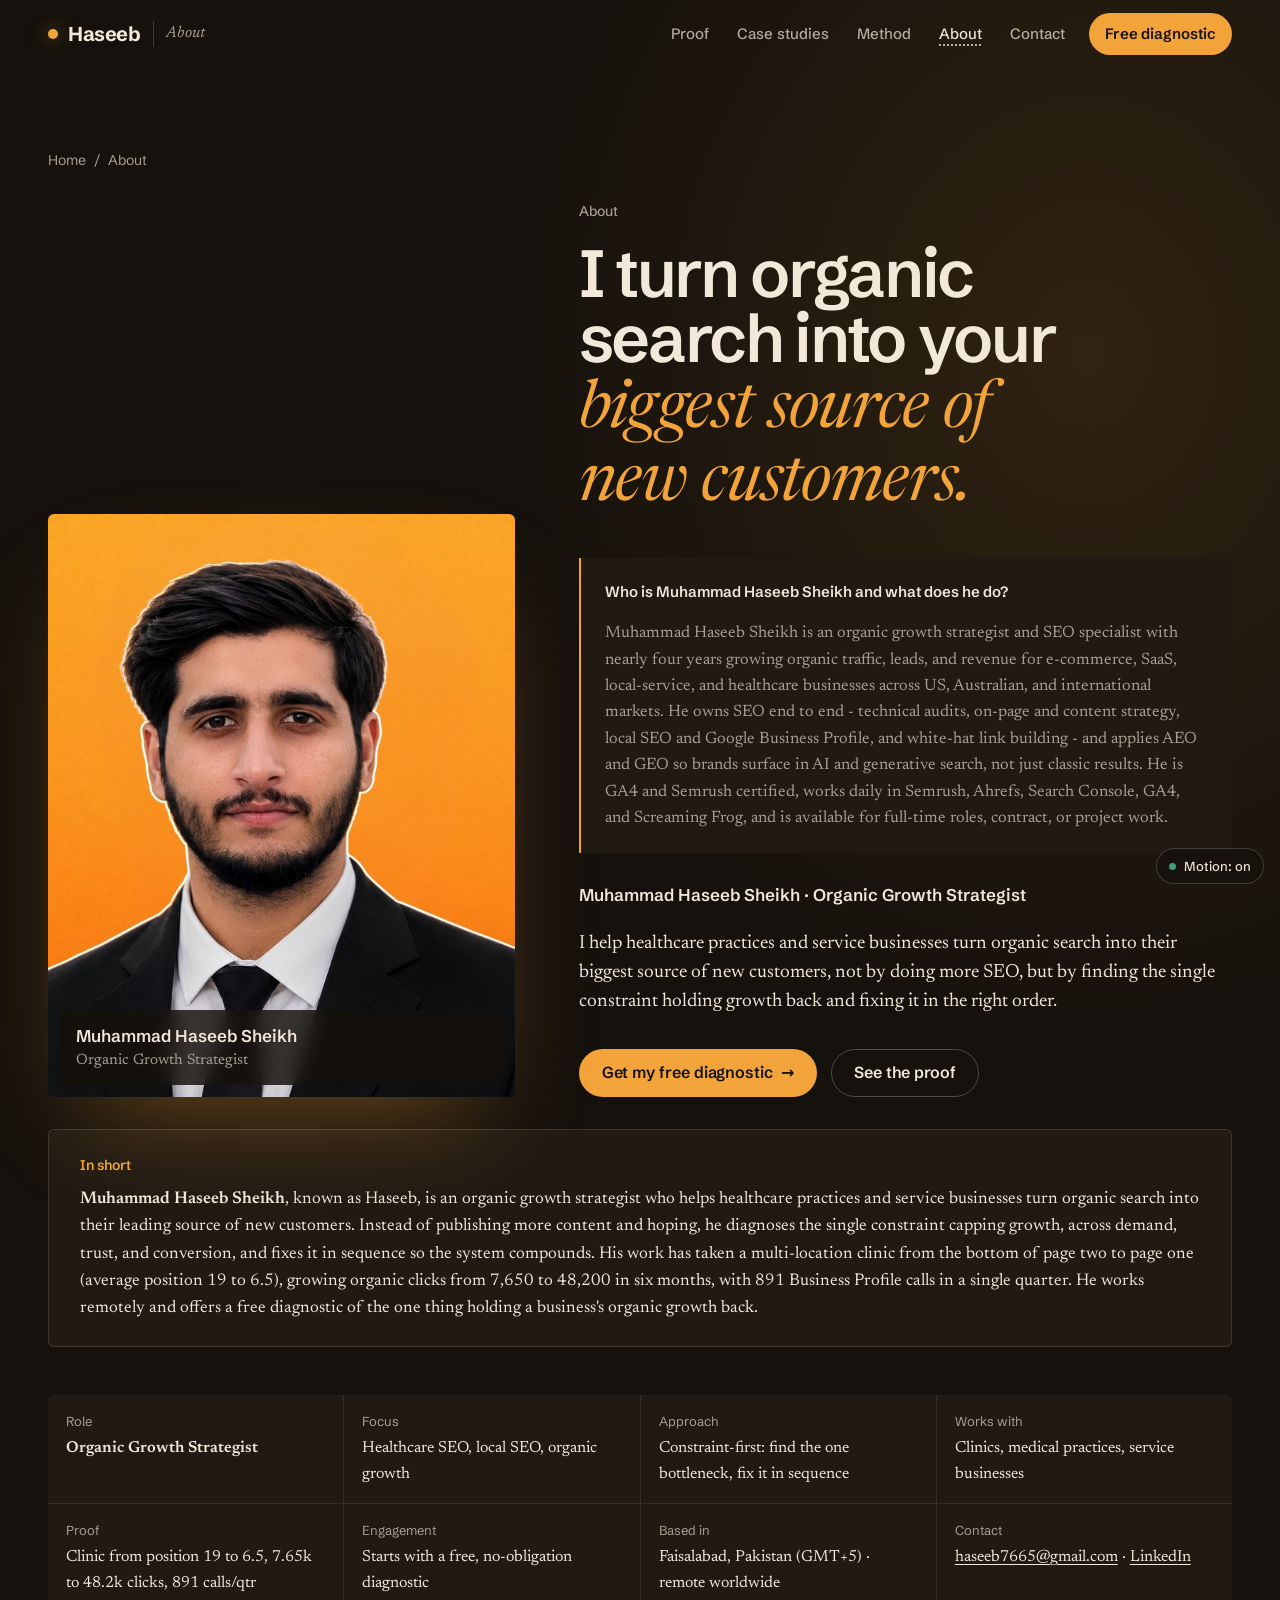
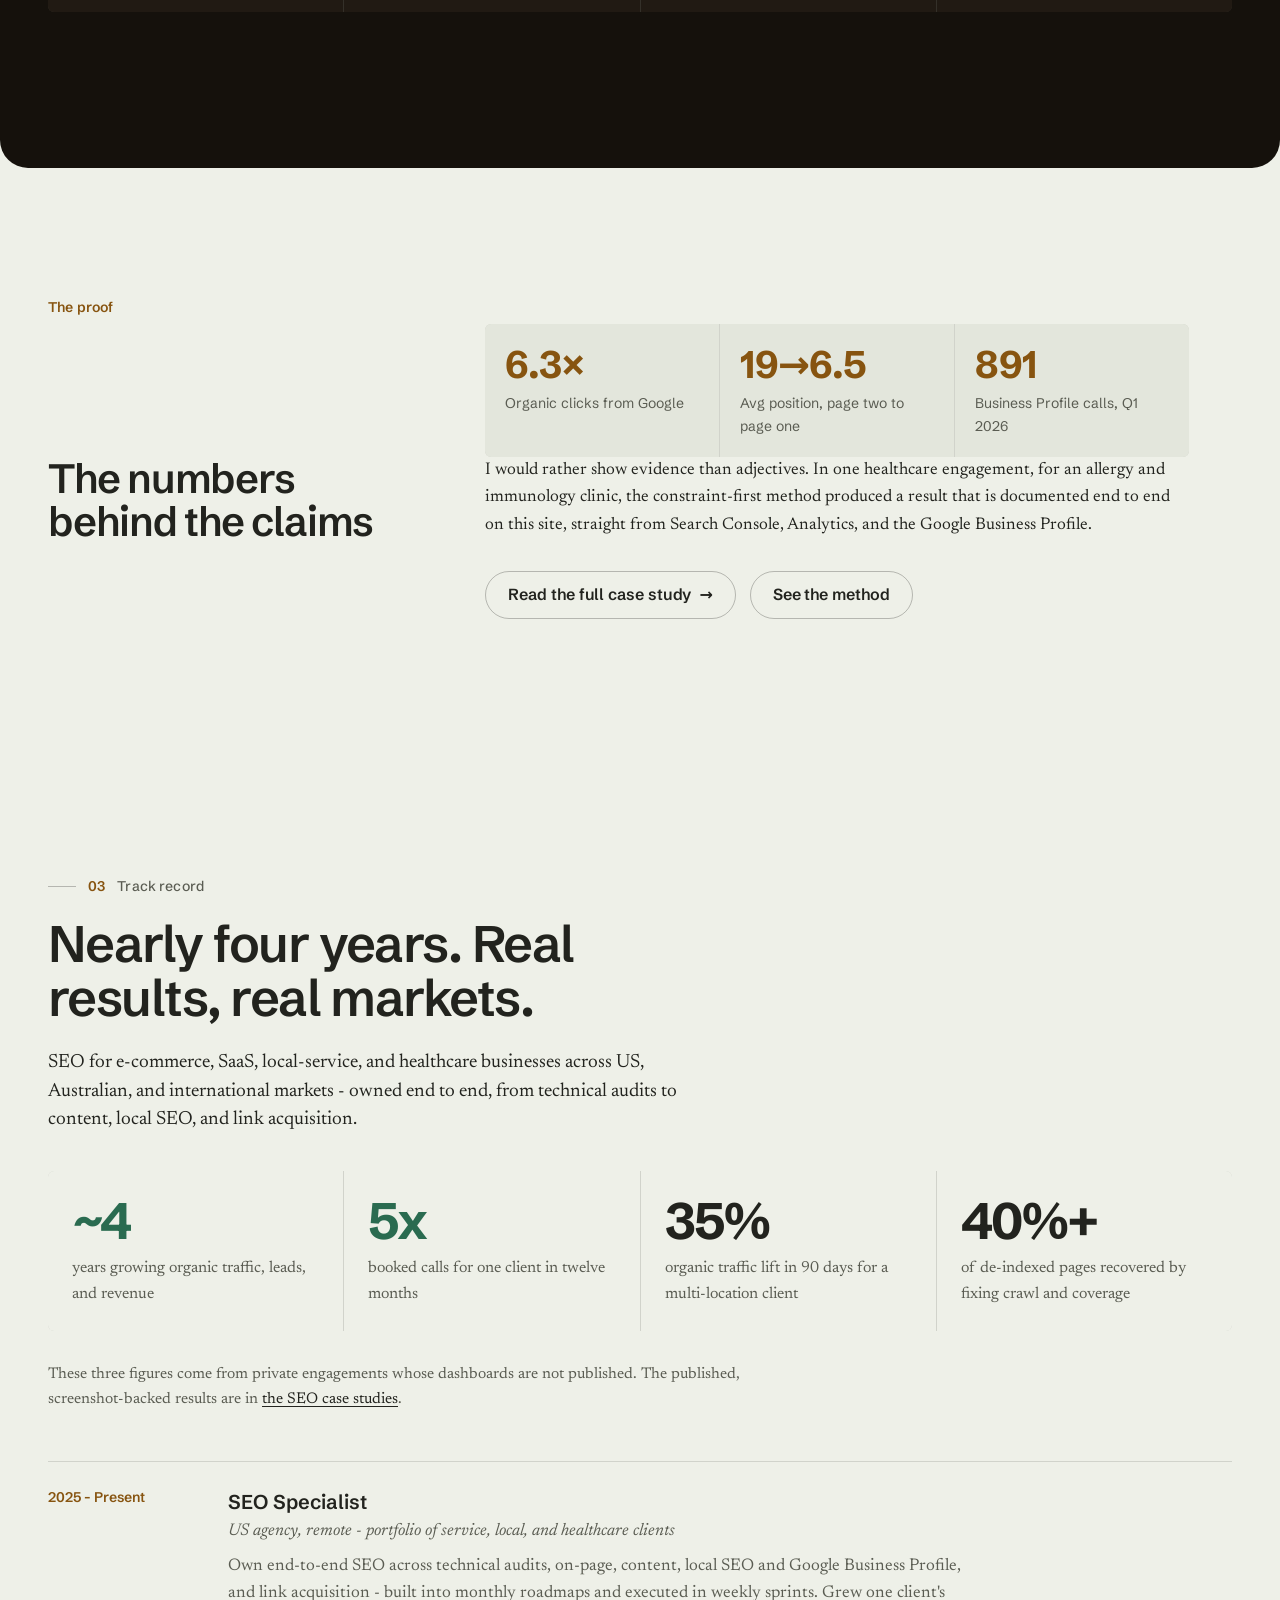
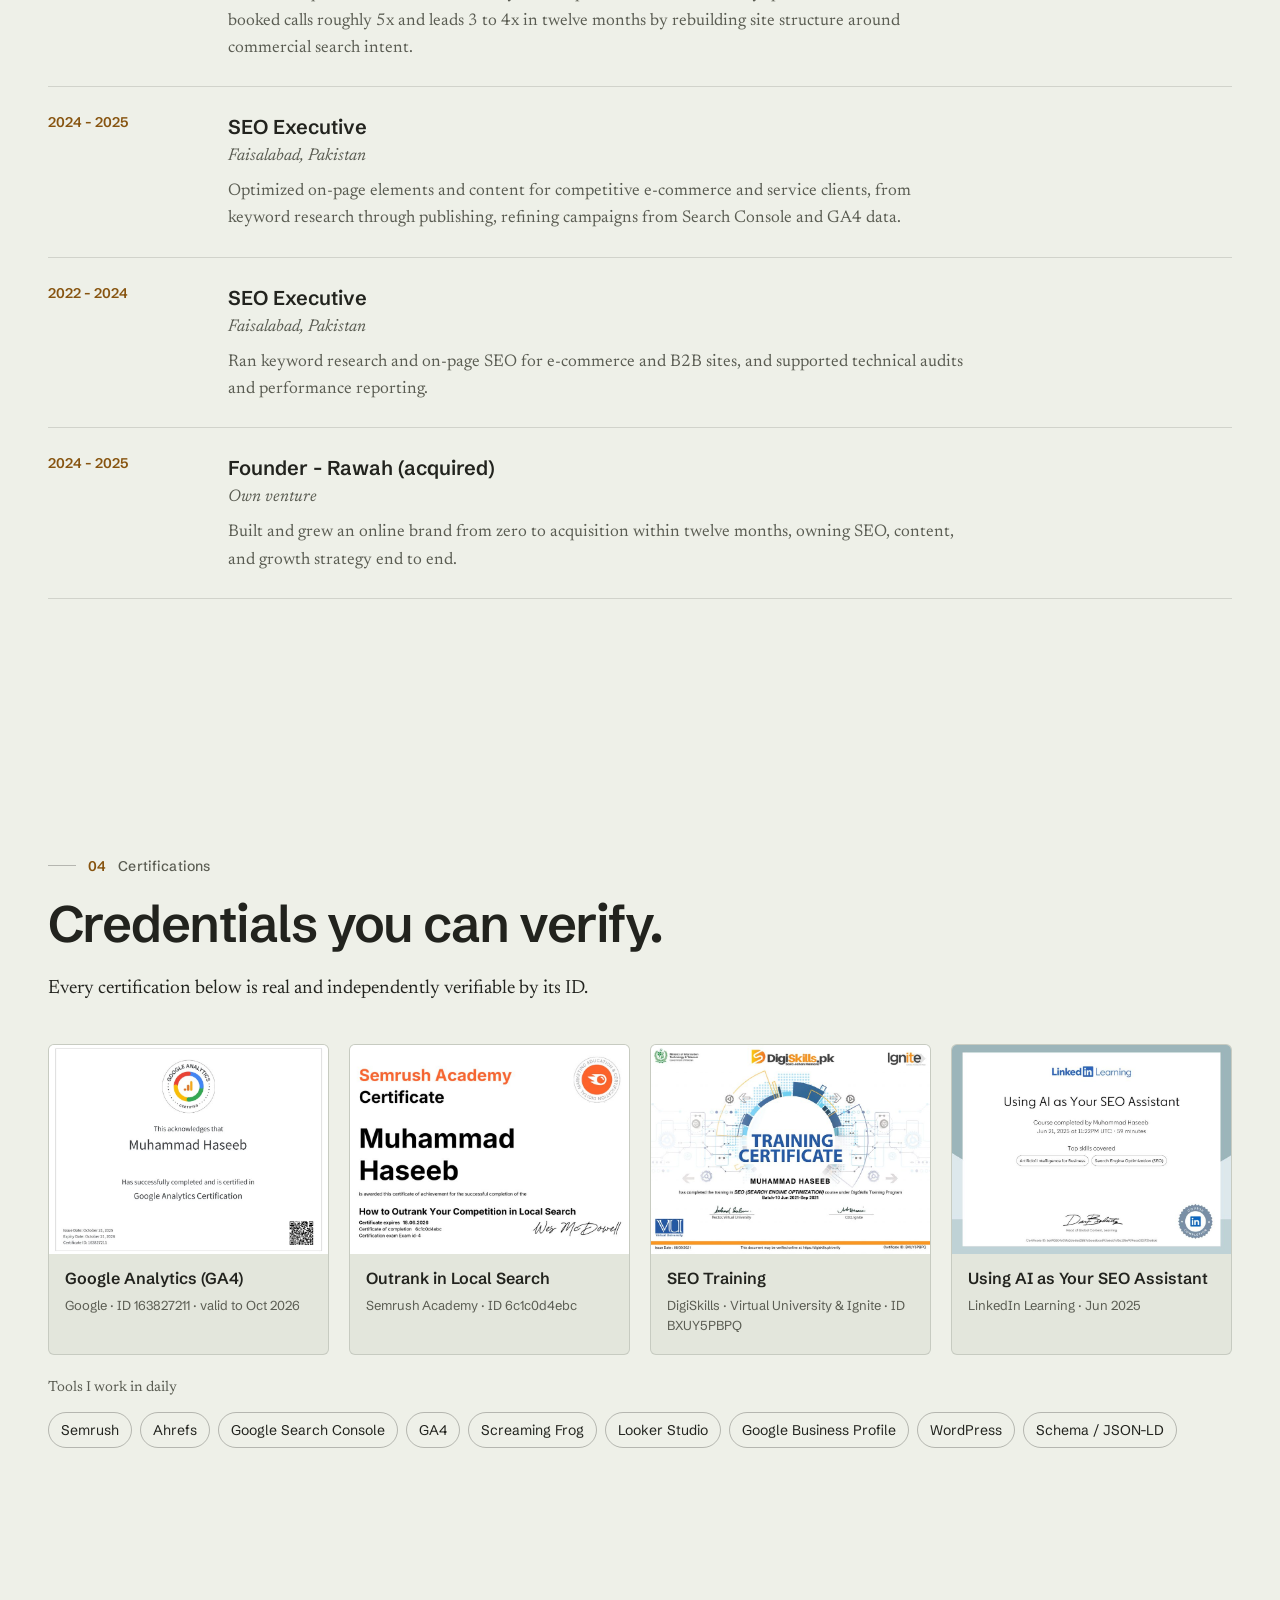
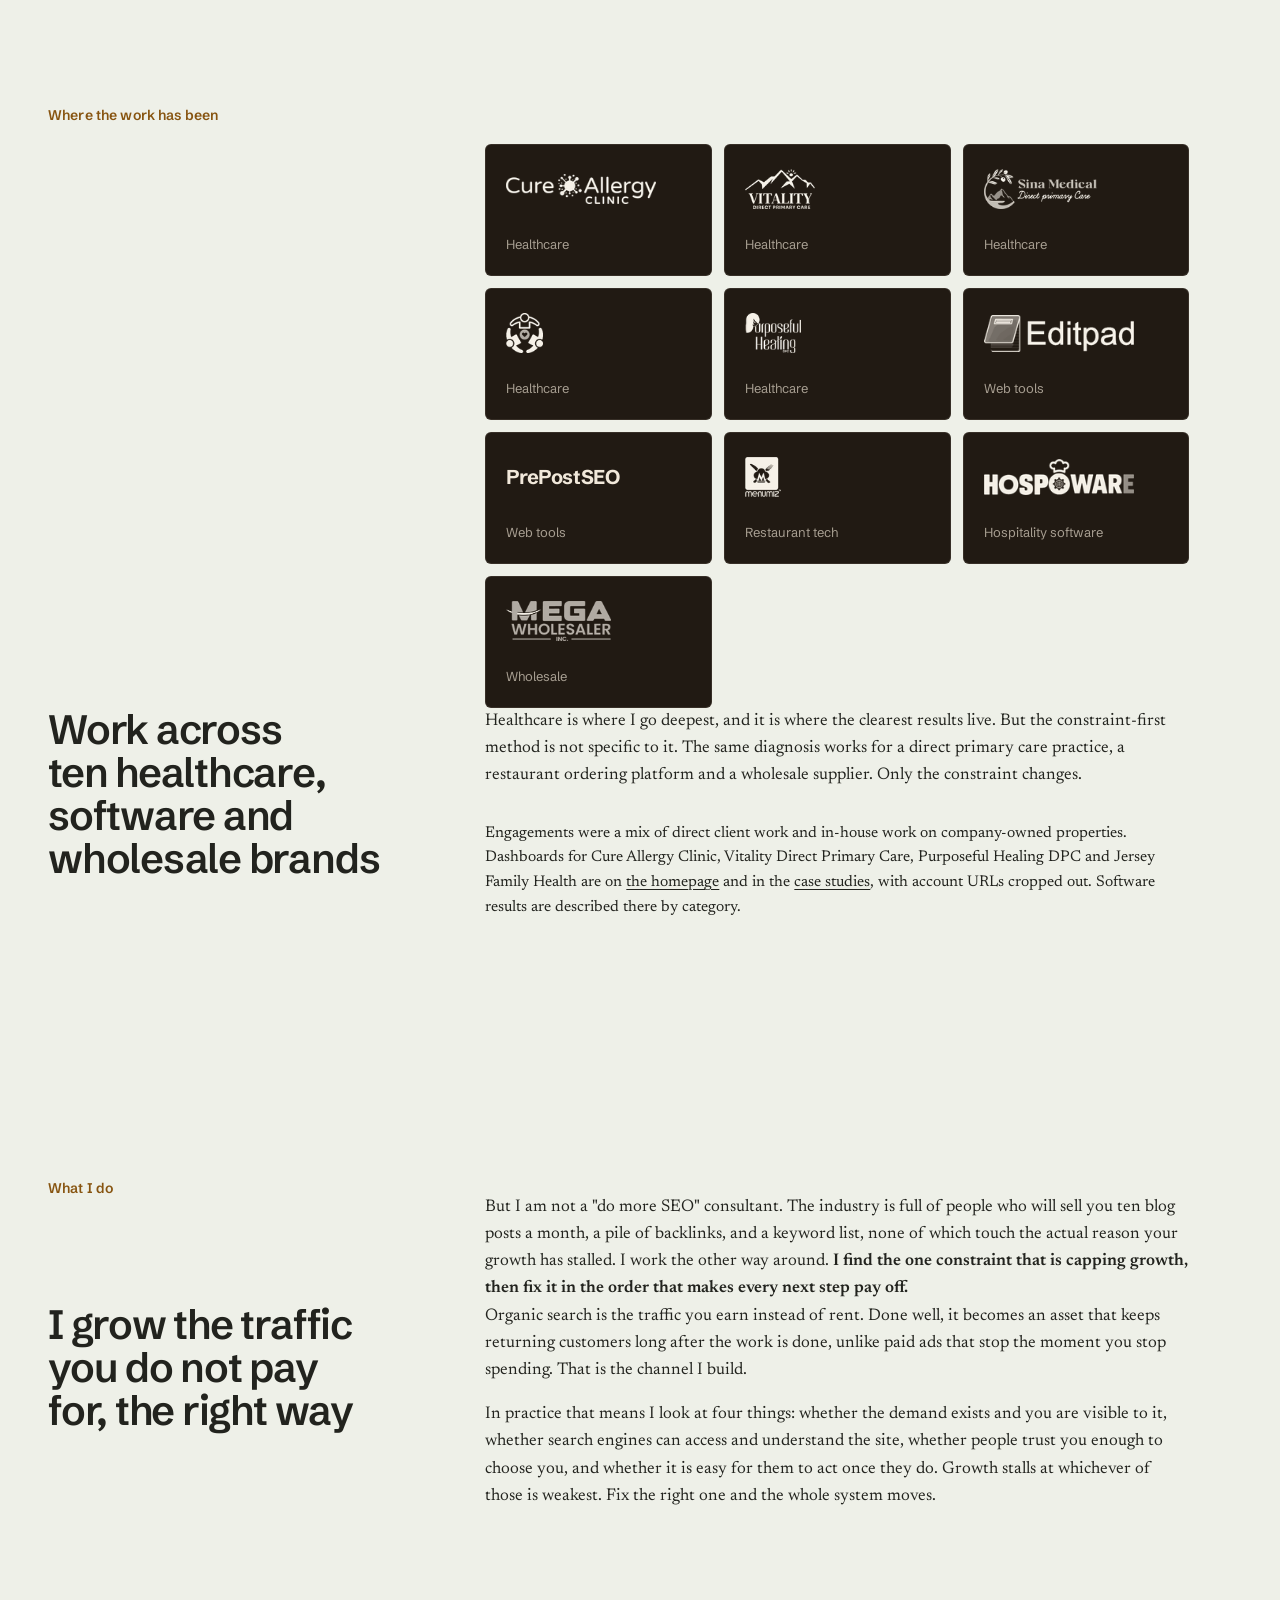
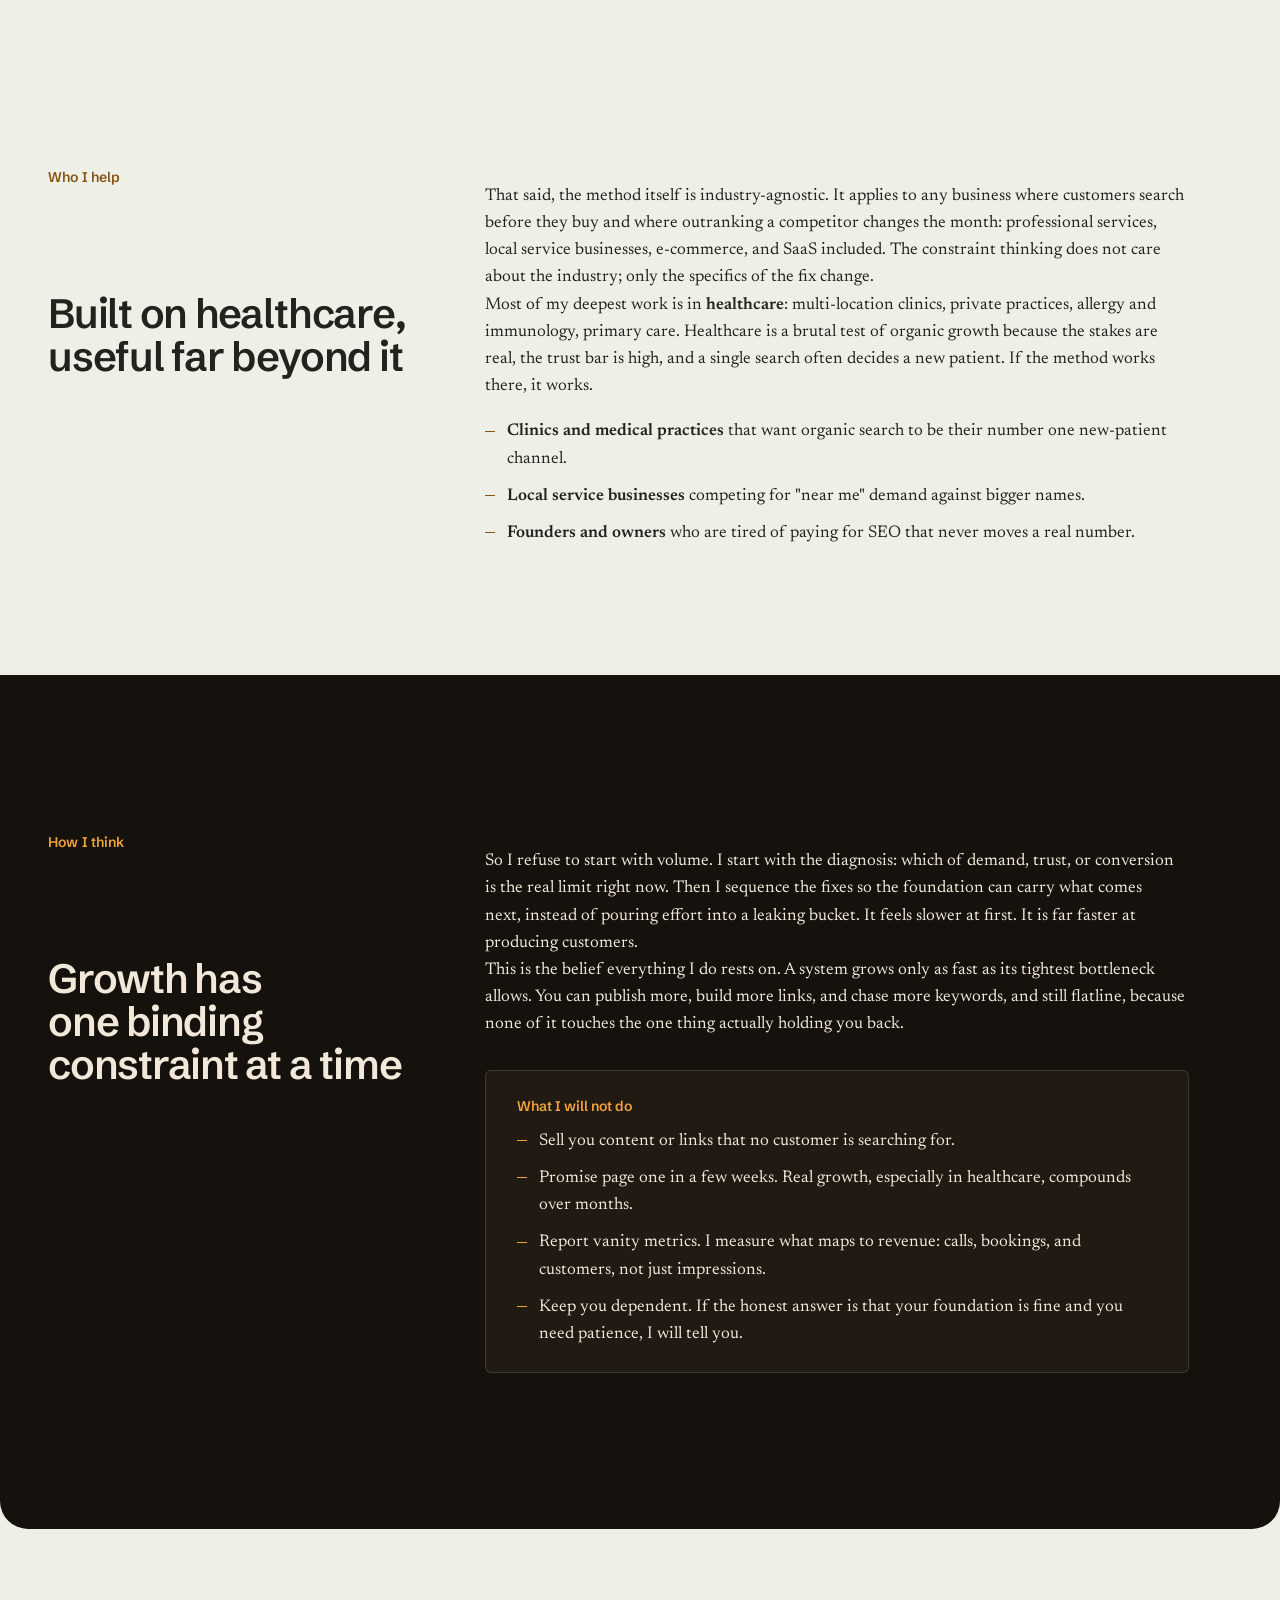
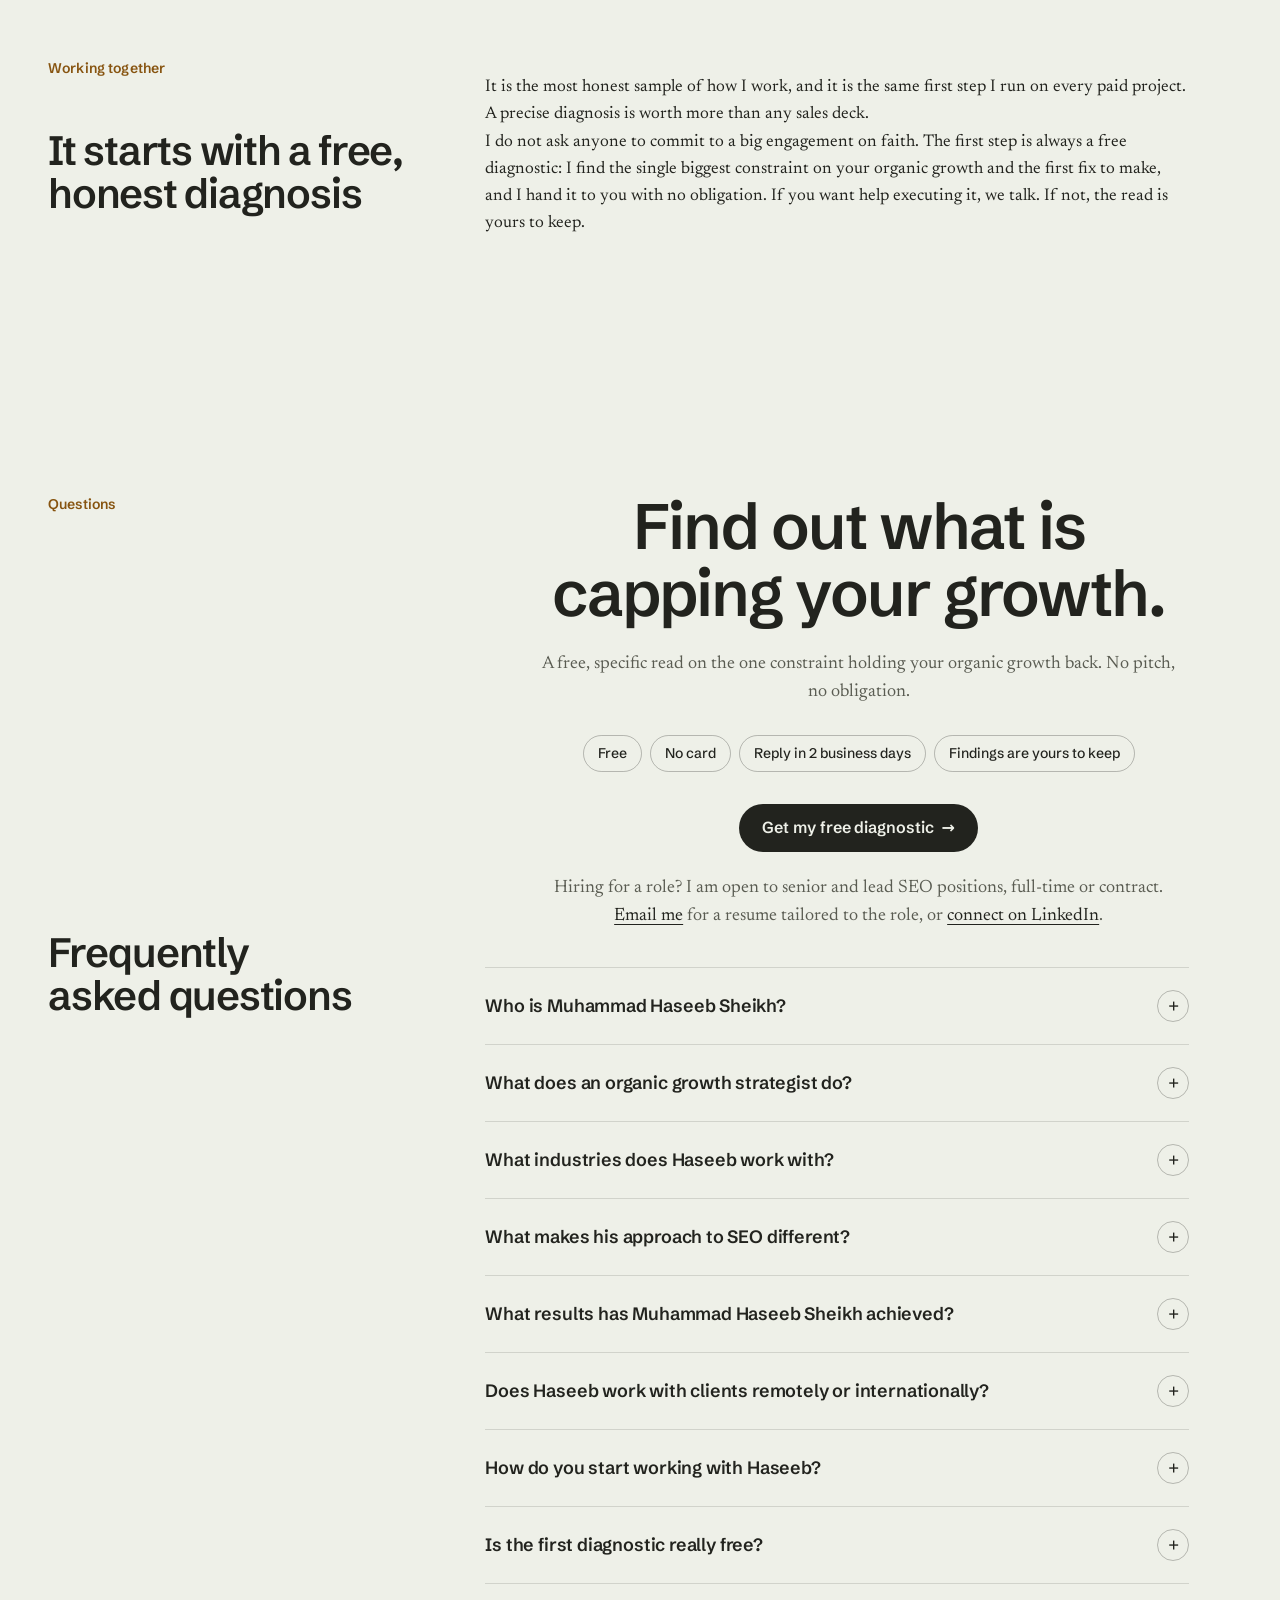
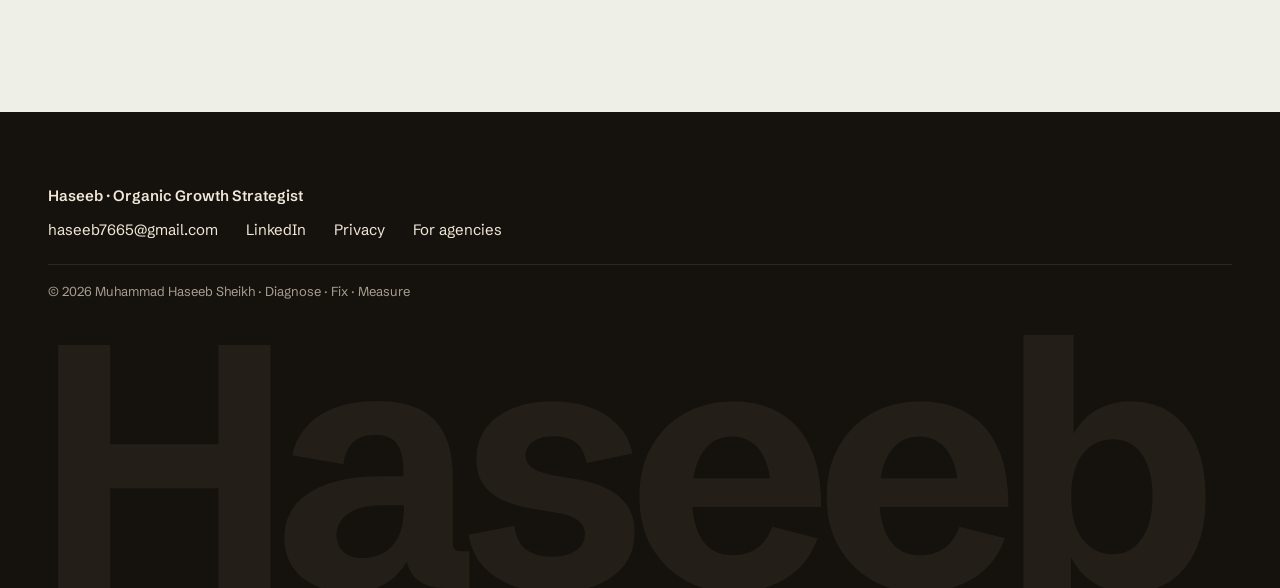
==== site/about.html @ da063920 "Implement portfolio redesign in site/ Build all ten existing pages (same filenames and routes) with " ====
<!DOCTYPE html>
<html lang="en">
<head>
<script>document.documentElement.className+=" js";</script>
<meta charset="UTF-8" />
<meta name="viewport" content="width=device-width, initial-scale=1.0" />
<title>About Muhammad Haseeb Sheikh | Organic Growth Strategist</title>
<link rel="icon" type="image/png" href="assets/img-bf807c6331b0.png">
<link rel="apple-touch-icon" href="apple-touch-icon.png">

<meta name="description" content="Organic growth strategist and SEO specialist with nearly four years across healthcare, SaaS, local and e-commerce. GA4 and Semrush certified." />
<meta name="author" content="Muhammad Haseeb Sheikh" />
<meta name="robots" content="index, follow, max-image-preview:large" />
<meta name="theme-color" content="#15110C" />
<link rel="canonical" href="https://muhammadhaseeb.co/about" />
<meta property="og:type" content="profile" />
<meta property="profile:first_name" content="Muhammad Haseeb" />
<meta property="profile:last_name" content="Sheikh" />
<meta property="og:title" content="About Muhammad Haseeb Sheikh | Organic Growth Strategist" />
<meta property="og:description" content="Organic growth strategist for healthcare practices and service businesses. Finds and fixes the one constraint capping organic growth." />
<meta property="og:url" content="https://muhammadhaseeb.co/about" />
<meta property="og:image" content="https://muhammadhaseeb.co/share.jpg" />
<meta property="og:site_name" content="Haseeb" />
<meta name="twitter:card" content="summary_large_image" />
<meta name="twitter:title" content="About Muhammad Haseeb Sheikh | Organic Growth Strategist" />
<meta name="twitter:image" content="https://muhammadhaseeb.co/share.jpg" />
<script type="application/ld+json">{"@context": "https://schema.org", "@graph": [{"@type": "ProfilePage","dateModified":"2026-07-24","datePublished":"2026-01-15", "@id": "https://muhammadhaseeb.co/about#webpage", "url": "https://muhammadhaseeb.co/about", "name": "About Muhammad Haseeb Sheikh, Organic Growth Strategist", "isPartOf": {"@id": "https://muhammadhaseeb.co/#website"}, "breadcrumb": {"@id": "https://muhammadhaseeb.co/about#breadcrumb"}, "mainEntity": {"@id": "https://muhammadhaseeb.co/#person","hasCredential":[{"@type":"EducationalOccupationalCredential","name":"Google Analytics (GA4) Certification","recognizedBy":{"@type":"Organization","name":"Google"}},{"@type":"EducationalOccupationalCredential","name":"How to Outrank Your Competition in Local Search","recognizedBy":{"@type":"Organization","name":"Semrush Academy"}},{"@type":"EducationalOccupationalCredential","name":"SEO (Search Engine Optimization) Training","recognizedBy":{"@type":"Organization","name":"DigiSkills.pk"}},{"@type":"EducationalOccupationalCredential","name":"Using AI as Your SEO Assistant","recognizedBy":{"@type":"Organization","name":"LinkedIn Learning"}}],"alumniOf":{"@type":"CollegeOrUniversity","name":"Government College University, Faisalabad"}}, "speakable": {"@type": "SpeakableSpecification", "cssSelector": [".about-name", ".answer"]}, "inLanguage": "en"}, {"@type": "BreadcrumbList", "@id": "https://muhammadhaseeb.co/about#breadcrumb", "itemListElement": [{"@type": "ListItem", "position": 1, "name": "Home", "item": "https://muhammadhaseeb.co/"}, {"@type": "ListItem", "position": 2, "name": "About"}]}, {"@type": "Person", "@id": "https://muhammadhaseeb.co/#person", "name": "Muhammad Haseeb Sheikh", "alternateName": "Haseeb", "givenName": "Muhammad Haseeb", "familyName": "Sheikh", "jobTitle": "Organic Growth Strategist", "description": "Organic growth strategist who helps healthcare practices and service businesses turn organic search into their leading source of new customers by diagnosing and fixing the single constraint capping growth.", "image": "https://muhammadhaseeb.co/share.jpg", "url": "https://muhammadhaseeb.co/", "email": "haseeb7665@gmail.com", "sameAs":["https://www.linkedin.com/in/muhammadhaseebsheikh"], "knowsLanguage": ["English"], "knowsAbout": ["Search engine optimization", "Healthcare SEO", "Medical SEO", "Local SEO", "Google Business Profile optimization", "Organic growth strategy", "Conversion rate optimization", "Content strategy", "Technical SEO"], "hasOccupation": {"@type": "Occupation", "name": "Organic Growth Strategist", "occupationalCategory": "Search Engine Optimization Specialist", "skills": "Healthcare SEO, local SEO, technical SEO, conversion optimization, organic growth strategy"}, "makesOffer": {"@type": "Offer", "price": "0", "priceCurrency": "USD", "description": "Free organic growth constraint diagnostic, no obligation", "itemOffered": {"@type": "Service", "name": "Organic growth constraint diagnostic"}}}, {"@type": "FAQPage", "@id": "https://muhammadhaseeb.co/about#faq", "mainEntity": [{"@type": "Question", "name": "Who is Muhammad Haseeb Sheikh?", "acceptedAnswer": {"@type": "Answer", "text": "Muhammad Haseeb Sheikh, known as Haseeb, is an organic growth strategist who helps healthcare practices and service businesses turn organic search into their main source of new customers. Rather than adding generic SEO volume, he finds and fixes the single constraint capping a business's growth across demand, trust, and conversion."}}, {"@type": "Question", "name": "What does an organic growth strategist do?", "acceptedAnswer": {"@type": "Answer", "text": "An organic growth strategist grows the customers a business earns from search and other channels it does not pay for per click. Instead of chasing rankings for their own sake, the role is to diagnose what is actually limiting growth, then fix that one constraint so the whole system compounds rather than leaks."}}, {"@type": "Question", "name": "What industries does Haseeb work with?", "acceptedAnswer": {"@type": "Answer", "text": "His most detailed proof is in healthcare: multi-location clinics, private practices, allergy and immunology, and primary care, where a single search often means a new patient. The method itself is industry-agnostic and applies to professional services, local service businesses, e-commerce, and SaaS, any business where customers search before they buy."}}, {"@type": "Question", "name": "What makes his approach to SEO different?", "acceptedAnswer": {"@type": "Answer", "text": "He refuses to just publish more content. He starts by finding the one binding constraint holding growth back, then fixes it in sequence so each step pays off, instead of spreading budget across tactics that never touch the real bottleneck. He also measures success in real outcomes like calls and bookings, not vanity metrics."}}, {"@type": "Question", "name": "What results has Muhammad Haseeb Sheikh achieved?", "acceptedAnswer": {"@type": "Answer", "text": "In one documented healthcare case study, he took a multi-location clinic from average Google position 19 to 6.5, grew organic clicks from 7,650 to 48,200 and impressions from 1.42 million to 9.17 million over roughly six months, and the clinic's Google Business Profile produced 891 calls in a single quarter."}}, {"@type": "Question", "name": "Does Haseeb work with clients remotely or internationally?", "acceptedAnswer": {"@type": "Answer", "text": "Yes. He works remotely with clients regardless of their location. The diagnostic, the work, and the reporting are all handled online, so geography is not a barrier."}}, {"@type": "Question", "name": "How do you start working with Haseeb?", "acceptedAnswer": {"@type": "Answer", "text": "It starts with a free diagnostic. He pinpoints the single biggest constraint on your organic growth and the first fix to make, with no pitch and no obligation. You can request it through the diagnostic page or by emailing haseeb7665@gmail.com."}}, {"@type": "Question", "name": "Is the first diagnostic really free?", "acceptedAnswer": {"@type": "Answer", "text": "Yes. The initial growth diagnostic is free and carries no obligation. It is the same first step he runs on every paid engagement, offered up front as an honest demonstration of how he works."}}]}]}</script>

<link rel="preload" href="fonts/schibsted-grotesk-latin.woff2" as="font" type="font/woff2" crossorigin>
<link rel="stylesheet" href="css/site.css">
</head>
<body class="pg-about">

<a class="skip" href="#about-top">Skip to content</a>
<div id="progress" aria-hidden="true"></div>

<header id="nav">
  <a href="index.html" class="brand" aria-label="Haseeb, Organic Growth Strategist - home">
    <span class="dot"></span><span>Haseeb</span>
    <span class="chapter" id="navChapter" aria-hidden="true">About</span>
  </a>
  <nav class="nav-links" aria-label="Primary">
    <a href="index.html#proof">Proof</a>
    <a href="cases.html">Case studies</a>
    <a href="method.html">Method</a>
    <a href="about.html" aria-current="page">About</a>
    <a href="contact.html">Contact</a>
    <a href="diagnostic.html" class="nav-cta">Free diagnostic</a>
  </nav>
  <button id="burger" aria-label="Open menu" aria-expanded="false" aria-controls="mobileMenu"><i></i><i></i><i></i></button>
</header>
<div id="mobileMenu" role="dialog" aria-modal="true" aria-label="Menu">
  <button id="menuClose" aria-label="Close menu">&times;</button>
  <a href="index.html">Overview</a>
  <a href="index.html#proof">Proof</a>
  <a href="cases.html">Case studies</a>
  <a href="method.html">Method</a>
  <a href="about.html" aria-current="page">About</a>
  <a href="contact.html">Contact</a>
  <a href="diagnostic.html">Free diagnostic</a>
</div>
<button id="motionToggle" data-on="true" aria-pressed="true" aria-label="Toggle reduced motion"><span class="led"></span><span id="motionLabel">Motion: on</span></button>

<main class="main" id="top">

<section class="section" id="about-top" data-scene="0" data-chapter="About" data-stage="night">
  <nav class="cs-breadcrumb" aria-label="Breadcrumb"><a href="index.html">Home</a> <span>/</span> <span>About</span></nav>
  <div class="about-hero">
    <div class="portrait-wrap">
      <img src="assets/img-f12f8c9a94dd.jpg" alt="Muhammad Haseeb Sheikh, Organic Growth Strategist" />
      <div class="portrait-badge"><div class="pn">Muhammad Haseeb Sheikh</div><div class="pr">Organic Growth Strategist</div></div>
    </div>
    <div class="about-intro">
      <span class="cs-cat-tag">About</span>
      <h1 class="about-name">I turn organic search into your <em>biggest source of new customers.</em></h1>
    <div class="ai-answer reveal" data-speakable>
    <p class="ai-answer-q">Who is Muhammad Haseeb Sheikh and what does he do?</p>
    <p class="ai-answer-a">Muhammad Haseeb Sheikh is an organic growth strategist and SEO specialist with nearly four years growing organic traffic, leads, and revenue for e-commerce, SaaS, local-service, and healthcare businesses across US, Australian, and international markets. He owns SEO end to end - technical audits, on-page and content strategy, local SEO and Google Business Profile, and white-hat link building - and applies AEO and GEO so brands surface in AI and generative search, not just classic results. He is GA4 and Semrush certified, works daily in Semrush, Ahrefs, Search Console, GA4, and Screaming Frog, and is available for full-time roles, contract, or project work.</p>
  </div>
      <p class="about-role">Muhammad Haseeb Sheikh &middot; Organic Growth Strategist</p>
      <p class="about-lead">I help healthcare practices and service businesses turn organic search into their biggest source of new customers, not by doing more SEO, but by finding the single constraint holding growth back and fixing it in the right order.</p>
      <div class="about-cta">
        <a href="diagnostic.html" class="btn btn-primary">Get my free diagnostic <span class="arr">&rarr;</span></a>
        <a href="cases.html" class="btn btn-ghost">See the proof</a>
      </div>
    </div>
  </div>

  <div class="answer reveal">
    <div class="kl">In short</div>
    <p><strong>Muhammad Haseeb Sheikh</strong>, known as Haseeb, is an organic growth strategist who helps healthcare practices and service businesses turn organic search into their leading source of new customers. Instead of publishing more content and hoping, he diagnoses the single constraint capping growth, across demand, trust, and conversion, and fixes it in sequence so the system compounds. His work has taken a multi-location clinic from the bottom of page two to page one (average position 19 to 6.5), growing organic clicks from 7,650 to 48,200 in six months, with 891 Business Profile calls in a single quarter. He works remotely and offers a free diagnostic of the one thing holding a business's organic growth back.</p>
  </div>

  <div class="keyfacts reveal">
    <div class="kf"><span class="kk">Role</span><span class="kv"><b>Organic Growth Strategist</b></span></div>
    <div class="kf"><span class="kk">Focus</span><span class="kv">Healthcare SEO, local SEO, organic growth</span></div>
    <div class="kf"><span class="kk">Approach</span><span class="kv">Constraint-first: find the one bottleneck, fix it in sequence</span></div>
    <div class="kf"><span class="kk">Works with</span><span class="kv">Clinics, medical practices, service businesses</span></div>
    <div class="kf"><span class="kk">Proof</span><span class="kv">Clinic from position 19 to 6.5, 7.65k to 48.2k clicks, 891 calls/qtr</span></div>
    <div class="kf"><span class="kk">Engagement</span><span class="kv">Starts with a free, no-obligation diagnostic</span></div>
    <div class="kf"><span class="kk">Based in</span><span class="kv">Faisalabad, Pakistan (GMT+5) &middot; remote worldwide</span></div>
    <div class="kf"><span class="kk">Contact</span><span class="kv"><a href="mailto:haseeb7665@gmail.com">haseeb7665@gmail.com</a> &middot; <a href="https://www.linkedin.com/in/muhammadhaseebsheikh">LinkedIn</a></span></div>
  </div>
</section>
<section class="section tight prose" id="proof" data-scene="7" data-chapter="Proof" data-stage="paper">
  <p class="eyebrow">The proof</p>
  <h2>The numbers behind the claims</h2>
  <p>I would rather show evidence than adjectives. In one healthcare engagement, for an allergy and immunology clinic, the constraint-first method produced a result that is documented end to end on this site, straight from Search Console, Analytics, and the Google Business Profile.</p>
  <div class="proof-strip">
    <div class="ps"><span class="v">6.3&times;</span><span class="l">Organic clicks from Google</span></div>
    <div class="ps"><span class="v">19&rarr;6.5</span><span class="l">Avg position, page two to page one</span></div>
    <div class="ps"><span class="v">891</span><span class="l">Business Profile calls, Q1 2026</span></div>
  </div>
  <div class="cta-row">
    <a href="case-healthcare-seo.html" class="btn btn-ghost">Read the full case study <span class="arr">&rarr;</span></a>
    <a href="method.html" class="btn btn-ghost">See the method</a>
  </div>
</section>
<section class="section nrv" id="track" data-chapter="Track record" data-stage="paper">
  <div class="wrap">
    <div class="coord"><span class="n">03</span><span class="t">Track record</span></div>
    <h2 class="head">Nearly four years. Real results, real markets.</h2>
    <p class="psub">SEO for e-commerce, SaaS, local-service, and healthcare businesses across US, Australian, and international markets - owned end to end, from technical audits to content, local SEO, and link acquisition.</p>
    <div class="trust-grid nrv" data-st>
      <div class="tstat"><div class="n"><span class="sage">~4</span></div><div class="l">years growing organic traffic, leads, and revenue</div></div>
      <div class="tstat"><div class="n"><span class="sage">5x</span></div><div class="l">booked calls for one client in twelve months</div></div>
      <div class="tstat"><div class="n">35%</div><div class="l">organic traffic lift in 90 days for a multi-location client</div></div>
      <div class="tstat"><div class="n">40%+</div><div class="l">of de-indexed pages recovered by fixing crawl and coverage</div></div>
    </div>
    <p class="brandnote">These three figures come from private engagements whose dashboards are not published. The published, screenshot-backed results are in <a href="cases.html">the SEO case studies</a>.</p>
    <div class="xp nrv">
      <div class="xp-item"><div class="xp-when">2025 - Present</div><div><div class="xp-role">SEO Specialist</div><div class="xp-org">US agency, remote - portfolio of service, local, and healthcare clients</div><div class="xp-desc">Own end-to-end SEO across technical audits, on-page, content, local SEO and Google Business Profile, and link acquisition - built into monthly roadmaps and executed in weekly sprints. Grew one client's booked calls roughly 5x and leads 3 to 4x in twelve months by rebuilding site structure around commercial search intent.</div></div></div>
      <div class="xp-item"><div class="xp-when">2024 - 2025</div><div><div class="xp-role">SEO Executive</div><div class="xp-org">Faisalabad, Pakistan</div><div class="xp-desc">Optimized on-page elements and content for competitive e-commerce and service clients, from keyword research through publishing, refining campaigns from Search Console and GA4 data.</div></div></div>
      <div class="xp-item"><div class="xp-when">2022 - 2024</div><div><div class="xp-role">SEO Executive</div><div class="xp-org">Faisalabad, Pakistan</div><div class="xp-desc">Ran keyword research and on-page SEO for e-commerce and B2B sites, and supported technical audits and performance reporting.</div></div></div>
      <div class="xp-item"><div class="xp-when">2024 - 2025</div><div><div class="xp-role">Founder - Rawah (acquired)</div><div class="xp-org">Own venture</div><div class="xp-desc">Built and grew an online brand from zero to acquisition within twelve months, owning SEO, content, and growth strategy end to end.</div></div></div>
    </div>
  </div>
</section>
<section class="section nrv" id="certs" data-chapter="Certifications" data-stage="paper">
  <div class="wrap">
    <div class="coord"><span class="n">04</span><span class="t">Certifications</span></div>
    <h2 class="head">Credentials you can verify.</h2>
    <p class="psub">Every certification below is real and independently verifiable by its ID.</p>
    <div class="certgrid nrv" data-st>
      <div class="certcard" data-cert="assets/img-3f494f6cc52c.jpg"><div class="cimg"><img src="assets/img-3f494f6cc52c.jpg" alt="Google Analytics GA4 Certification for Muhammad Haseeb, issued by Google, certificate ID 163827211" loading="lazy"></div><div class="cmeta"><div class="ct">Google Analytics (GA4)</div><div class="cs">Google · ID 163827211 · valid to Oct 2026</div></div></div>
      <div class="certcard" data-cert="assets/img-e9c221a7266d.jpg"><div class="cimg"><img src="assets/img-e9c221a7266d.jpg" alt="Semrush Academy certificate: How to Outrank Your Competition in Local Search, awarded to Muhammad Haseeb" loading="lazy"></div><div class="cmeta"><div class="ct">Outrank in Local Search</div><div class="cs">Semrush Academy · ID 6c1c0d4ebc</div></div></div>
      <div class="certcard" data-cert="assets/img-1e1fdbbfdbce.jpg"><div class="cimg"><img src="assets/img-1e1fdbbfdbce.jpg" alt="DigiSkills.pk SEO training certificate awarded to Muhammad Haseeb, verified by Virtual University and Ignite" loading="lazy"></div><div class="cmeta"><div class="ct">SEO Training</div><div class="cs">DigiSkills · Virtual University &amp; Ignite · ID BXUY5PBPQ</div></div></div>
      <div class="certcard" data-cert="assets/img-831effe07c1c.jpg"><div class="cimg"><img src="assets/img-831effe07c1c.jpg" alt="LinkedIn Learning certificate: Using AI as Your SEO Assistant, completed by Muhammad Haseeb" loading="lazy"></div><div class="cmeta"><div class="ct">Using AI as Your SEO Assistant</div><div class="cs">LinkedIn Learning · Jun 2025</div></div></div>
    </div>
    <p class="tone-fine psub">Tools I work in daily</p>
    <div class="tools nrv">
      <span class="tool">Semrush</span><span class="tool">Ahrefs</span><span class="tool">Google Search Console</span><span class="tool">GA4</span><span class="tool">Screaming Frog</span><span class="tool">Looker Studio</span><span class="tool">Google Business Profile</span><span class="tool">WordPress</span><span class="tool">Schema / JSON-LD</span>
    </div>
  </div>
</section>
<section class="section tight prose" id="brands" data-scene="7" data-chapter="Where I have worked" data-stage="paper">
  <p class="eyebrow">Where the work has been</p>
  <h2>Work across ten healthcare, software and wholesale brands</h2>
  <p>Healthcare is where I go deepest, and it is where the clearest results live. But the constraint-first method is not specific to it. The same diagnosis works for a direct primary care practice, a restaurant ordering platform and a wholesale supplier. Only the constraint changes.</p>
  <ul class="brandwall reveal">
      <li class="bcell" data-tilt><span class="bmark"><img src="assets/img-5972b8952411.png" alt="Cure Allergy Clinic logo" loading="lazy"/></span><span class="bname">Healthcare</span></li>
      <li class="bcell" data-tilt><span class="bmark"><img src="assets/img-7d0153bca8db.png" alt="Vitality Direct Primary Care logo" loading="lazy"/></span><span class="bname">Healthcare</span></li>
      <li class="bcell" data-tilt><span class="bmark"><img src="assets/img-bc9ae44b2e95.png" alt="Sina Medical DPC logo" loading="lazy"/></span><span class="bname">Healthcare</span></li>
      <li class="bcell" data-tilt><span class="bmark"><img src="assets/img-01b68bceec88.png" alt="Jersey Family Health logo" loading="lazy"/></span><span class="bname">Healthcare</span></li>
      <li class="bcell" data-tilt><span class="bmark"><img src="assets/img-b8a70fbf376c.png" alt="Purposeful Healing DPC logo" loading="lazy"/></span><span class="bname">Healthcare</span></li>
      <li class="bcell" data-tilt><span class="bmark"><img src="assets/img-d94b277256f7.png" alt="Editpad logo" loading="lazy"/></span><span class="bname">Web tools</span></li>
      <li class="bcell" data-tilt><span class="bmark"><span class="bword">PrePostSEO</span></span><span class="bname">Web tools</span></li>
      <li class="bcell" data-tilt><span class="bmark"><img src="assets/img-fc04186d119d.png" alt="Menumiz logo" loading="lazy"/></span><span class="bname">Restaurant tech</span></li>
      <li class="bcell" data-tilt><span class="bmark"><img src="assets/img-f5e2df8c7555.png" alt="Hospoware logo" loading="lazy"/></span><span class="bname">Hospitality software</span></li>
      <li class="bcell" data-tilt><span class="bmark"><img src="assets/img-e311112ae11e.png" alt="Mega Wholesaler logo" loading="lazy"/></span><span class="bname">Wholesale</span></li>
    </ul>
  <p class="brandnote">Engagements were a mix of direct client work and in-house work on company-owned properties. Dashboards for Cure Allergy Clinic, Vitality Direct Primary Care, Purposeful Healing DPC and Jersey Family Health are on <a href="index.html#receipts">the homepage</a> and in the <a href="cases.html">case studies</a>, with account URLs cropped out. Software results are described there by category.</p>
</section>
<section class="section tight prose" id="what" data-scene="2" data-chapter="What I do" data-stage="paper">
  <p class="eyebrow">What I do</p>
  <h2>I grow the traffic you do not pay for, the right way</h2>
  <p>Organic search is the traffic you earn instead of rent. Done well, it becomes an asset that keeps returning customers long after the work is done, unlike paid ads that stop the moment you stop spending. That is the channel I build.</p>
  <p>But I am not a "do more SEO" consultant. The industry is full of people who will sell you ten blog posts a month, a pile of backlinks, and a keyword list, none of which touch the actual reason your growth has stalled. I work the other way around. <strong>I find the one constraint that is capping growth, then fix it in the order that makes every next step pay off.</strong></p>
  <p>In practice that means I look at four things: whether the demand exists and you are visible to it, whether search engines can access and understand the site, whether people trust you enough to choose you, and whether it is easy for them to act once they do. Growth stalls at whichever of those is weakest. Fix the right one and the whole system moves.</p>
</section>
<section class="section tight prose" id="who" data-scene="9" data-chapter="Who I help" data-stage="paper">
  <p class="eyebrow">Who I help</p>
  <h2>Built on healthcare, useful far beyond it</h2>
  <p>Most of my deepest work is in <strong>healthcare</strong>: multi-location clinics, private practices, allergy and immunology, primary care. Healthcare is a brutal test of organic growth because the stakes are real, the trust bar is high, and a single search often decides a new patient. If the method works there, it works.</p>
  <p>That said, the method itself is industry-agnostic. It applies to any business where customers search before they buy and where outranking a competitor changes the month: professional services, local service businesses, e-commerce, and SaaS included. The constraint thinking does not care about the industry; only the specifics of the fix change.</p>
  <ul class="bul">
    <li><strong>Clinics and medical practices</strong> that want organic search to be their number one new-patient channel.</li>
    <li><strong>Local service businesses</strong> competing for "near me" demand against bigger names.</li>
    <li><strong>Founders and owners</strong> who are tired of paying for SEO that never moves a real number.</li>
  </ul>
</section>
<section class="section tight prose" id="approach" data-scene="3" data-chapter="My approach" data-stage="night">
  <p class="eyebrow">How I think</p>
  <h2>Growth has one binding constraint at a time</h2>
  <p>This is the belief everything I do rests on. A system grows only as fast as its tightest bottleneck allows. You can publish more, build more links, and chase more keywords, and still flatline, because none of it touches the one thing actually holding you back.</p>
  <p>So I refuse to start with volume. I start with the diagnosis: which of demand, trust, or conversion is the real limit right now. Then I sequence the fixes so the foundation can carry what comes next, instead of pouring effort into a leaking bucket. It feels slower at first. It is far faster at producing customers.</p>
  <div class="kbox">
    <div class="kl">What I will not do</div>
    <ul>
      <li>Sell you content or links that no customer is searching for.</li>
      <li>Promise page one in a few weeks. Real growth, especially in healthcare, compounds over months.</li>
      <li>Report vanity metrics. I measure what maps to revenue: calls, bookings, and customers, not just impressions.</li>
      <li>Keep you dependent. If the honest answer is that your foundation is fine and you need patience, I will tell you.</li>
    </ul>
  </div>
</section>
<section class="section tight prose" id="work" data-scene="5" data-chapter="Work with me" data-stage="paper">
  <p class="eyebrow">Working together</p>
  <h2>It starts with a free, honest diagnosis</h2>
  <p>I do not ask anyone to commit to a big engagement on faith. The first step is always a free diagnostic: I find the single biggest constraint on your organic growth and the first fix to make, and I hand it to you with no obligation. If you want help executing it, we talk. If not, the read is yours to keep.</p>
  <p>It is the most honest sample of how I work, and it is the same first step I run on every paid project. A precise diagnosis is worth more than any sales deck.</p>
</section>
<section class="section tight prose" id="faq" data-scene="11" data-chapter="FAQ" data-stage="paper">
  <p class="eyebrow">Questions</p>
  <h2>Frequently asked questions</h2>
  <div class="faq"><details><summary>Who is Muhammad Haseeb Sheikh?<span class="pl">+</span></summary><div class="fa">Muhammad Haseeb Sheikh, known as Haseeb, is an organic growth strategist who helps healthcare practices and service businesses turn organic search into their main source of new customers. Rather than adding generic SEO volume, he finds and fixes the single constraint capping a business's growth across demand, trust, and conversion.</div></details><details><summary>What does an organic growth strategist do?<span class="pl">+</span></summary><div class="fa">An organic growth strategist grows the customers a business earns from search and other channels it does not pay for per click. Instead of chasing rankings for their own sake, the role is to diagnose what is actually limiting growth, then fix that one constraint so the whole system compounds rather than leaks.</div></details><details><summary>What industries does Haseeb work with?<span class="pl">+</span></summary><div class="fa">His most detailed proof is in healthcare: multi-location clinics, private practices, allergy and immunology, and primary care, where a single search often means a new patient. The method itself is industry-agnostic and applies to professional services, local service businesses, e-commerce, and SaaS, any business where customers search before they buy.</div></details><details><summary>What makes his approach to SEO different?<span class="pl">+</span></summary><div class="fa">He refuses to just publish more content. He starts by finding the one binding constraint holding growth back, then fixes it in sequence so each step pays off, instead of spreading budget across tactics that never touch the real bottleneck. He also measures success in real outcomes like calls and bookings, not vanity metrics.</div></details><details><summary>What results has Muhammad Haseeb Sheikh achieved?<span class="pl">+</span></summary><div class="fa">In one documented healthcare case study, he took a multi-location clinic from average Google position 19 to 6.5, grew organic clicks from 7,650 to 48,200 and impressions from 1.42 million to 9.17 million over roughly six months, and the clinic's Google Business Profile produced 891 calls in a single quarter.</div></details><details><summary>Does Haseeb work with clients remotely or internationally?<span class="pl">+</span></summary><div class="fa">Yes. He works remotely with clients regardless of their location. The diagnostic, the work, and the reporting are all handled online, so geography is not a barrier.</div></details><details><summary>How do you start working with Haseeb?<span class="pl">+</span></summary><div class="fa">It starts with a free diagnostic. He pinpoints the single biggest constraint on your organic growth and the first fix to make, with no pitch and no obligation. You can request it through the diagnostic page or by emailing haseeb7665@gmail.com.</div></details><details><summary>Is the first diagnostic really free?<span class="pl">+</span></summary><div class="fa">Yes. The initial growth diagnostic is free and carries no obligation. It is the same first step he runs on every paid engagement, offered up front as an honest demonstration of how he works.</div></details></div>
  <div class="m-cta reveal">
    <h2>Find out what is capping your growth.</h2>
    <p>A free, specific read on the one constraint holding your organic growth back. No pitch, no obligation.</p>
    <div class="assure"><span>Free</span><span>No card</span><span>Reply in 2 business days</span><span>Findings are yours to keep</span></div>
      <div class="cta-row">
      <a href="diagnostic.html" class="btn btn-primary">Get my free diagnostic <span class="arr">&rarr;</span></a>
    </div>
      <p class="altpath">Hiring for a role? I am open to senior and lead SEO positions, full-time or contract. <a href="mailto:haseeb7665@gmail.com?subject=Role%20or%20project">Email me</a> for a resume tailored to the role, or <a href="https://www.linkedin.com/in/muhammadhaseebsheikh" target="_blank" rel="noopener">connect on LinkedIn</a>.</p>
  </div>
</section>
</main>

<footer>
  <span class="fbrand">Haseeb &middot; Organic Growth Strategist</span>
  <a class="fmail" href="mailto:haseeb7665@gmail.com">haseeb7665@gmail.com</a>
    <a href="https://www.linkedin.com/in/muhammadhaseebsheikh" target="_blank" rel="noopener">LinkedIn</a>
  <a href="privacy.html">Privacy</a>
  <a href="partners.html">For agencies</a>
  <small>&copy; 2026 Muhammad Haseeb Sheikh &middot; Diagnose &middot; Fix &middot; Measure</small>
</footer>

<div id="stickyCta" aria-hidden="true" data-hide="footer">
  <div class="sc-in">
    <img class="sc-face" src="assets/img-f12f8c9a94dd.jpg" alt="" width="40" height="40" data-added>
    <span class="sc-t">Free growth diagnostic<small>No card &middot; no obligation</small></span>
    <a href="diagnostic.html" class="btn btn-primary btn-sm">Get my free diagnostic</a>
  </div>
</div>


<div id="clight" aria-hidden="true"><span class="cx">&times;</span><img alt="Certificate full view"></div>
<script>(function(){var lb=document.getElementById("clight");if(!lb)return;var im=lb.querySelector("img");document.querySelectorAll(".certcard").forEach(function(c){c.addEventListener("click",function(){im.src=c.getAttribute("data-cert");lb.classList.add("on");});});lb.addEventListener("click",function(){lb.classList.remove("on");im.src="";});addEventListener("keydown",function(e){if(e.key==="Escape"){lb.classList.remove("on");}});})();</script>
<script src="js/site.js" defer></script>
</body>
</html>
---- site/css/site.css ----
/* =====================================================================
   Muhammad Haseeb Sheikh — "Evidence in the light"
   Design system from design/REFERENCE_DNA.md §5.
   Two stages: Night (immersive) and Chart paper (reading evidence).
   ===================================================================== */

@font-face{font-family:"Schibsted Grotesk";src:url(../fonts/schibsted-grotesk-latin.woff2) format("woff2");font-weight:400 800;font-style:normal;font-display:swap}
@font-face{font-family:"Newsreader";src:url(../fonts/newsreader-latin.woff2) format("woff2");font-weight:300 700;font-style:normal;font-display:swap}
@font-face{font-family:"Newsreader";src:url(../fonts/newsreader-italic-latin.woff2) format("woff2");font-weight:300 700;font-style:italic;font-display:swap}

:root{
  --night:#15110C; --night-2:#211A13; --night-3:#2C231A;
  --bone:#F1E8DA; --bone-dim:#A89F92;
  --paper:#EEF0E8; --paper-2:#E3E6DC; --paper-3:#D6DACD;
  --graphite:#22231E; --graphite-dim:#5A5C52;
  --amber:#F2A33A; --amber-ink:#875410;
  --sage:#3E9E78; --sage-ink:#2A6B50;
  --brick:#E07A63; --brick-ink:#9E3D29;

  --f-sans:"Schibsted Grotesk",ui-sans-serif,system-ui,-apple-system,"Segoe UI",sans-serif;
  --f-serif:"Newsreader",Georgia,"Times New Roman",serif;

  --maxw:1240px;
  --gutter:clamp(16px,4vw,48px);
  --pad-x:max(var(--gutter),calc((100% - var(--maxw)) / 2));
  --sec-y:clamp(72px,10vw,152px);
  --r-sm:6px; --r-lg:28px; --r-pill:999px;
  --ease-out:cubic-bezier(0,0,0,1);
  --ease-io:cubic-bezier(.65,0,.35,1);
  --nav-h:68px;

  /* stage defaults (night) */
  --bg:var(--night); --bg-2:var(--night-2); --bg-3:var(--night-3);
  --fg:var(--bone); --fg-dim:var(--bone-dim);
  --accent:var(--amber); --up:var(--sage); --down:var(--brick);
  --line:rgba(241,232,218,.14); --line-2:rgba(241,232,218,.26);
  color-scheme:dark;
}
[data-stage="paper"],.stage-paper{
  --bg:var(--paper); --bg-2:var(--paper-2); --bg-3:var(--paper-3);
  --fg:var(--graphite); --fg-dim:var(--graphite-dim);
  --accent:var(--amber-ink); --up:var(--sage-ink); --down:var(--brick-ink);
  --line:rgba(34,35,30,.14); --line-2:rgba(34,35,30,.28);
  color-scheme:light;
}
[data-stage="night"]{
  --bg:var(--night); --bg-2:var(--night-2); --bg-3:var(--night-3);
  --fg:var(--bone); --fg-dim:var(--bone-dim);
  --accent:var(--amber); --up:var(--sage); --down:var(--brick);
  --line:rgba(241,232,218,.14); --line-2:rgba(241,232,218,.26);
  color-scheme:dark;
}

/* ---------- base ---------- */
*,*::before,*::after{box-sizing:border-box}
html{-webkit-text-size-adjust:100%;text-size-adjust:100%;scroll-padding-top:calc(var(--nav-h) + 16px)}
body{margin:0;background:var(--night);color:var(--fg);font-family:var(--f-serif);font-size:clamp(17px,1.15vw,19px);line-height:1.6;
  font-optical-sizing:auto;-webkit-font-smoothing:antialiased;-moz-osx-font-smoothing:grayscale;overflow-x:clip}
img{max-width:100%;height:auto;display:block}
a{color:inherit;text-decoration-thickness:1px;text-underline-offset:.2em}
a:hover{text-decoration-thickness:2px}
p,ul,ol,dl,figure,h1,h2,h3,h4,h5,h6{margin:0}
ul,ol{padding:0;list-style:none}
b,strong{font-weight:600}
em{font-style:italic}
[hidden]{display:none!important}
button{font:inherit;color:inherit}
::selection{background:var(--amber);color:var(--night)}
:focus-visible{outline:2px solid var(--amber);outline-offset:3px;border-radius:4px}
[data-stage="paper"] :focus-visible{outline-color:var(--amber-ink)}

h1,h2,h3,h4,h5,h6{font-family:var(--f-sans);font-weight:600;letter-spacing:-.02em;line-height:1.05;color:var(--fg);text-wrap:balance}
h1{font-size:clamp(42px,6.6vw,100px);font-weight:600;line-height:.98;letter-spacing:-.035em}
h2{font-size:clamp(30px,4vw,58px);letter-spacing:-.03em}
h3{font-size:clamp(20px,1.6vw,24px);line-height:1.2;letter-spacing:-.01em}
h4{font-size:18px;line-height:1.25;letter-spacing:-.01em}
h1 em,h2 em{font-family:var(--f-serif);font-weight:400;font-style:italic;letter-spacing:-.02em}
p{text-wrap:pretty}

.skip{position:fixed;left:16px;top:-80px;z-index:100;background:var(--amber);color:var(--night);padding:10px 16px;border-radius:var(--r-pill);font-family:var(--f-sans);font-weight:600;text-decoration:none}
.skip:focus{top:12px}

/* ---------- stages & sections ---------- */
main{display:block}
main > section{position:relative;background:var(--bg);color:var(--fg);padding:var(--sec-y) var(--pad-x)}
main > section .wrap{max-width:none;margin:0;padding:0}
main > section[data-stage="paper"]:has(+ section[data-stage="night"]),
main > section[data-stage="night"]:has(+ section[data-stage="paper"]){
  border-radius:0 0 var(--r-lg) var(--r-lg);z-index:1;margin-bottom:calc(-1 * var(--r-lg));padding-bottom:calc(var(--sec-y) + var(--r-lg))}
main > section[data-stage="paper"] + section[data-stage="night"],
main > section[data-stage="night"] + section[data-stage="paper"]{padding-top:calc(var(--sec-y) + var(--r-lg))}

/* chapter label above a heading (existing .coord markup) */
.coord{display:flex;align-items:baseline;gap:12px;font-family:var(--f-sans);font-size:14px;font-weight:500;letter-spacing:.01em;color:var(--fg-dim);margin-bottom:20px}
.coord .n,.coord .s{font-variant-numeric:lining-nums;color:var(--accent);font-weight:600}
.coord .t{color:var(--fg-dim)}
.pg-index .coord .n{display:none} /* home sections were re-sequenced; their old numbers no longer describe the order */
.coord::before{content:"";width:28px;height:1px;background:var(--line-2);align-self:center}

.eyebrow,.m-eyebrow,.cs-cat-tag,.eyebrow2{display:inline-flex;align-items:center;gap:10px;font-family:var(--f-sans);font-size:14px;font-weight:500;color:var(--fg-dim);letter-spacing:.01em;margin-bottom:18px}
.eyebrow2 .live{width:8px;height:8px;border-radius:50%;background:var(--sage);box-shadow:0 0 0 0 rgba(62,158,120,.6);animation:live 2.4s var(--ease-out) infinite}
@keyframes live{0%{box-shadow:0 0 0 0 rgba(62,158,120,.55)}70%{box-shadow:0 0 0 10px rgba(62,158,120,0)}100%{box-shadow:0 0 0 0 rgba(62,158,120,0)}}

.lead,.psub,.case-sub,.diag-sub,.contact-sub,.about-lead,.hero-sub,.sub{max-width:34em;font-family:var(--f-serif);font-size:clamp(19px,1.5vw,23px);line-height:1.5;color:var(--fg);margin-top:22px}
h2 + .lead,h2 + .psub{margin-top:24px}
.body{max-width:40em}
.tone-fine,.fine{color:var(--fg-dim)!important;font-size:.85em;line-height:1.55}
.tone-em{color:var(--fg);font-weight:600}
.tone-kicker{font-family:var(--f-sans);font-weight:600;color:var(--accent);font-size:15px;margin-bottom:18px}
p + p{margin-top:1em}

/* ---------- buttons ---------- */
.btn,.btn-p,.btn-g{display:inline-flex;align-items:center;justify-content:center;gap:.5em;min-height:48px;padding:12px 22px;border-radius:var(--r-pill);font-family:var(--f-sans);font-size:16px;font-weight:600;letter-spacing:-.005em;line-height:1.1;text-decoration:none;border:1px solid transparent;cursor:pointer;
  transition:background-color .2s var(--ease-out),color .2s var(--ease-out),border-color .2s var(--ease-out),transform .2s var(--ease-out)}
.btn-primary,.btn-p{background:var(--amber);color:var(--night)}
.btn-primary:hover,.btn-p:hover{background:#FFB956}
[data-stage="paper"] .btn-primary{background:var(--graphite);color:var(--paper)}
[data-stage="paper"] .btn-primary:hover{background:#000}
.btn-ghost,.btn-g{background:transparent;color:var(--fg);border-color:var(--line-2)}
.btn-ghost:hover,.btn-g:hover{border-color:var(--fg)}
.btn-sm{min-height:42px;padding:9px 18px;font-size:15px}
.btn:active{transform:translateY(1px)}
.btn .arr,.btn [aria-hidden="true"]{transition:transform .25s var(--ease-out)}
.btn:hover .arr,.btn:hover [aria-hidden="true"]{transform:translateX(3px)}
.btn[disabled]{opacity:.6;cursor:progress}
.cta-row,.cta2,.hero-cta,.about-cta,.btns{display:flex;flex-wrap:wrap;align-items:center;gap:12px 14px;margin-top:32px}
.txtlink,.backlink,.cs-fulllink{font-family:var(--f-sans);font-weight:600;font-size:16px;color:var(--fg);text-decoration:underline;text-decoration-color:var(--line-2);text-underline-offset:.3em}
.txtlink:hover,.backlink:hover{text-decoration-color:currentColor}
.backlink{font-size:15px;color:var(--fg-dim);text-decoration:none}

/* ---------- header ---------- */
#nav{position:fixed;inset:0 0 auto 0;z-index:50;height:var(--nav-h);display:flex;align-items:center;justify-content:space-between;gap:24px;padding:0 var(--pad-x);
  color:var(--bone);transition:background-color .3s var(--ease-out),box-shadow .3s var(--ease-out),transform .35s var(--ease-out)}
#nav .wrap.navin{display:contents}
#nav.scrolled{background:rgba(21,17,12,.82);backdrop-filter:saturate(1.3) blur(14px);-webkit-backdrop-filter:saturate(1.3) blur(14px);box-shadow:0 1px 0 rgba(241,232,218,.08)}
#nav.hide{transform:translateY(-100%)}
.brand{display:inline-flex;align-items:center;gap:10px;font-family:var(--f-sans);font-weight:700;font-size:20px;letter-spacing:-.02em;text-decoration:none;color:var(--bone)}
.brand b{font-weight:700}
.brand .dot{width:10px;height:10px;border-radius:50%;background:var(--amber);box-shadow:0 0 18px rgba(242,163,58,.55)}
.brand .chapter{font-family:var(--f-serif);font-style:italic;font-weight:400;font-size:16px;color:var(--bone-dim);padding-left:12px;margin-left:2px;border-left:1px solid rgba(241,232,218,.2);letter-spacing:0;transition:opacity .3s}
.nav-links{display:flex;align-items:center;gap:4px}
.nav-links a{font-family:var(--f-sans);font-size:15px;font-weight:500;color:rgba(241,232,218,.72);text-decoration:none;padding:8px 12px;border-radius:var(--r-pill);transition:color .12s var(--ease-out),background-color .12s var(--ease-out)}
.nav-links a:hover{color:var(--bone)}
.nav-links a[aria-current="page"]{color:var(--bone);text-decoration:underline dotted;text-underline-offset:6px}
.nav-links .nav-cta{background:var(--amber);color:var(--night);font-weight:600;margin-left:8px;padding:9px 16px}
.nav-links .nav-cta:hover{background:#FFB956;color:var(--night)}
#burger{display:none;width:48px;height:48px;border:1px solid rgba(241,232,218,.24);border-radius:var(--r-pill);background:transparent;cursor:pointer;position:relative;z-index:61}
#burger i{position:absolute;left:15px;right:15px;height:1.5px;background:var(--bone);transition:transform .3s var(--ease-out),opacity .2s}
#burger i:nth-child(1){top:18px}#burger i:nth-child(2){top:23px}#burger i:nth-child(3){top:28px}
#burger[aria-expanded="true"] i:nth-child(1){transform:translateY(5px) rotate(45deg)}
#burger[aria-expanded="true"] i:nth-child(2){opacity:0}
#burger[aria-expanded="true"] i:nth-child(3){transform:translateY(-5px) rotate(-45deg)}

#mobileMenu{position:fixed;inset:0;z-index:60;background:var(--night);color:var(--bone);display:flex;flex-direction:column;justify-content:center;gap:4px;padding:96px var(--gutter) 48px;
  visibility:hidden;opacity:0;transition:opacity .3s var(--ease-out),visibility 0s linear .3s}
#mobileMenu.open{visibility:visible;opacity:1;transition:opacity .3s var(--ease-out)}
#mobileMenu a{font-family:var(--f-sans);font-size:clamp(30px,8vw,44px);font-weight:600;letter-spacing:-.03em;line-height:1.15;color:var(--bone);text-decoration:none;padding:6px 0}
#mobileMenu a[aria-current="page"]{color:var(--amber)}
#mobileMenu .x,#menuClose{position:absolute;top:10px;right:var(--gutter);width:48px;height:48px;border-radius:var(--r-pill);border:1px solid rgba(241,232,218,.24);background:transparent;color:var(--bone);font-size:28px;line-height:1;cursor:pointer}

#progress{position:fixed;left:0;top:0;height:2px;width:0;background:var(--amber);z-index:70;pointer-events:none}

#motionToggle{position:fixed;right:16px;bottom:16px;z-index:40;display:inline-flex;align-items:center;gap:8px;min-height:36px;padding:6px 12px;border-radius:var(--r-pill);border:1px solid rgba(241,232,218,.2);
  background:rgba(21,17,12,.78);backdrop-filter:blur(10px);-webkit-backdrop-filter:blur(10px);color:var(--bone);font-family:var(--f-sans);font-size:13px;font-weight:500;cursor:pointer}
#motionToggle .led{width:7px;height:7px;border-radius:50%;background:var(--sage)}
#motionToggle[data-on="false"] .led{background:var(--bone-dim)}

/* chapter rail (home) */
#rail{position:fixed;right:18px;top:50%;transform:translateY(-50%);z-index:30;display:flex;flex-direction:column;gap:10px}
#rail a{display:block;width:8px;height:8px;border-radius:50%;background:rgba(127,120,110,.5);position:relative;text-decoration:none;transition:background-color .2s,transform .2s}
#rail a span{position:absolute;right:18px;top:50%;transform:translateY(-50%);white-space:nowrap;font-family:var(--f-sans);font-size:12px;font-weight:500;background:var(--night);color:var(--bone);padding:3px 8px;border-radius:var(--r-pill);opacity:0;pointer-events:none;transition:opacity .2s}
#rail a:hover span,#rail a.on span{opacity:1}
#rail a.on{background:var(--amber);transform:scale(1.4)}
#rail a.on span{opacity:0}
#rail:hover a.on span{opacity:1}

/* ---------- footer ---------- */
footer{position:relative;background:var(--night);color:var(--bone-dim);padding:72px var(--pad-x) 0;font-family:var(--f-sans);font-size:15px;overflow:hidden;
  display:flex;flex-wrap:wrap;align-items:baseline;gap:10px 28px}
footer .wrap.footin{display:contents}
footer .wrap.footin > div{display:flex;flex-direction:column;gap:8px}
footer .wrap.footin > div p{display:flex;flex-wrap:wrap;gap:6px 24px}
footer a{color:var(--bone);text-decoration:none}
footer a:hover{text-decoration:underline}
footer .fbrand,footer > .wrap > span:first-child{color:var(--bone);font-weight:600;flex-basis:100%}
footer small{flex-basis:100%;font-size:13px;color:var(--bone-dim);padding-top:16px;border-top:1px solid rgba(241,232,218,.1);margin-top:12px}
footer::after{content:"Haseeb";display:block;flex-basis:100%;font-family:var(--f-sans);font-weight:700;letter-spacing:-.06em;line-height:.74;font-size:clamp(96px,27vw,420px);color:rgba(241,232,218,.06);margin:24px 0 -0.06em -0.04em;pointer-events:none;user-select:none}

/* ---------- floating CTA pill (Fiasco "Book a chat" pattern) ---------- */
#stickyCta{position:fixed;left:50%;bottom:16px;z-index:45;transform:translate(-50%,140%);opacity:0;transition:transform .45s var(--ease-out),opacity .3s var(--ease-out);pointer-events:none;max-width:calc(100% - 24px)}
#stickyCta.show{transform:translate(-50%,0);opacity:1;pointer-events:auto}
#stickyCta .sc-in{display:flex;align-items:center;gap:12px;padding:6px 6px 6px 6px;border-radius:var(--r-pill);background:rgba(21,17,12,.92);backdrop-filter:blur(14px);-webkit-backdrop-filter:blur(14px);border:1px solid rgba(241,232,218,.14);box-shadow:0 18px 40px rgba(0,0,0,.35);color:var(--bone)}
#stickyCta .sc-face{width:40px;height:40px;border-radius:50%;object-fit:cover}
#stickyCta .sc-t{display:flex;flex-direction:column;font-family:var(--f-sans);font-size:14px;font-weight:600;line-height:1.2;white-space:nowrap}
#stickyCta .sc-t small{font-weight:400;font-size:12px;color:var(--bone-dim)}
#stickyCta .btn{background:var(--amber);color:var(--night)}
#quickCta{display:none}

/* ---------- answer-engine summaries & answer boxes ---------- */
.ai-answer{max-width:52em;margin-top:40px;padding:22px 24px;border-left:2px solid var(--accent);background:var(--bg-2);border-radius:0 var(--r-sm) var(--r-sm) 0}
.ai-answer-q{font-family:var(--f-sans);font-size:15px;font-weight:600;color:var(--fg);margin-bottom:8px}
.ai-answer-a{font-size:16.5px;line-height:1.6;color:var(--fg-dim)}
.ai-answer a{color:var(--fg)}
#summary{padding-top:0;padding-bottom:clamp(56px,7vw,96px)}
#summary .ai-answer{margin-top:0}

.answer,.kbox{margin-top:32px;padding:24px clamp(18px,2.4vw,32px);background:var(--bg-2);border-radius:var(--r-sm);border:1px solid var(--line)}
.kl,.answer .kl{font-family:var(--f-sans);font-size:14px;font-weight:600;color:var(--accent);margin-bottom:10px}
.kbox ul,.answer ul{display:grid;gap:10px}
.kbox li,.bul li{position:relative;padding-left:22px}
.kbox li::before,.bul li::before{content:"";position:absolute;left:0;top:.72em;width:10px;height:1px;background:var(--accent)}
.kbox.result{border-color:var(--line-2)}
.kbox.limit{border-left:3px solid var(--down)}
.kbox.limit .kl{color:var(--down)}
.bul{display:grid;gap:10px;margin-top:18px}

/* ---------- FAQ ---------- */
.faq{margin-top:36px;border-top:1px solid var(--line);max-width:56em}
.faq details{border-bottom:1px solid var(--line)}
.faq summary{list-style:none;cursor:pointer;display:flex;justify-content:space-between;gap:24px;align-items:center;padding:22px 0;font-family:var(--f-sans);font-size:clamp(17px,1.4vw,20px);font-weight:600;letter-spacing:-.01em}
.faq summary::-webkit-details-marker{display:none}
.faq summary .p,.faq summary .pl{flex:none;width:32px;height:32px;border-radius:50%;border:1px solid var(--line-2);display:grid;place-items:center;font-weight:400;transition:transform .3s var(--ease-out)}
.faq details[open] summary .p,.faq details[open] summary .pl{transform:rotate(45deg)}
.faq .a,.faq .fa{padding:0 0 24px;color:var(--fg-dim);max-width:44em}

/* ---------- final CTA panels ---------- */
.finalcta,.m-cta{text-align:center;max-width:860px;margin:0 auto}
.finalcta h2,.m-cta h2{font-size:clamp(34px,5vw,72px)}
.finalcta > p,.m-cta > p{margin:22px auto 0;max-width:36em;color:var(--fg-dim);font-size:clamp(18px,1.4vw,21px)}
.finalcta .cta-row,.m-cta .cta-row{justify-content:center}
.assure{display:flex;flex-wrap:wrap;justify-content:center;gap:8px;margin-top:28px}
.assure span{font-family:var(--f-sans);font-size:14px;font-weight:500;padding:6px 14px;border-radius:var(--r-pill);border:1px solid var(--line-2);color:var(--fg)}
.altpath{margin:28px auto 0;max-width:40em;font-size:15px;color:var(--fg-dim)}
.altpath a{color:var(--fg)}
#cta,#cs-cta,#case-cta,#m-cta,#start,#contact-cta{background:radial-gradient(120% 90% at 50% 120%,rgba(242,163,58,.22),transparent 60%),var(--night)}

/* ---------- breadcrumbs & small meta ---------- */
.cs-breadcrumb{font-family:var(--f-sans);font-size:14px;color:var(--fg-dim);display:flex;flex-wrap:wrap;gap:8px;margin-bottom:28px}
.cs-breadcrumb a{color:var(--fg-dim);text-decoration:none}
.cs-breadcrumb a:hover{color:var(--fg);text-decoration:underline}
.byline{display:flex;align-items:center;gap:14px;margin-top:32px}
.byline img{width:52px;height:52px;border-radius:50%;object-fit:cover}
.byline .bn{font-family:var(--f-sans);font-weight:600;font-size:16px}
.byline .br{font-size:15px;color:var(--fg-dim)}

/* ---------- media frames: lit dashboards ---------- */
.dash,.signal,.pc-media,.cs-thumb,.rshot,.cs-extra figure{position:relative;border-radius:var(--r-sm);overflow:hidden;background:#fff;box-shadow:0 1px 0 var(--line),0 24px 60px -24px rgba(21,17,12,.45)}
.dash img,.signal img,.pc-media img,.cs-thumb img,.cs-extra img{width:100%;height:auto}
.dash figcaption,.signal figcaption,.cs-extra figcaption{background:var(--bg);color:var(--fg-dim);font-size:16px;line-height:1.5;padding:14px 2px 0}
.dash figcaption b,.signal figcaption b{color:var(--fg)}
.dash,.signal{background:transparent;box-shadow:none;overflow:visible}
.dash img,.signal img{border-radius:var(--r-sm);box-shadow:0 0 0 1px var(--line),0 30px 70px -30px rgba(21,17,12,.5)}

/* =====================================================================
   HOME
   ===================================================================== */
.hero{min-height:100svh;display:flex;align-items:flex-end;padding-top:calc(var(--nav-h) + 48px)!important;padding-bottom:clamp(48px,8vh,96px)!important;overflow:hidden;
  background:radial-gradient(80% 70% at 78% 62%,rgba(242,163,58,.16),transparent 60%),radial-gradient(60% 50% at 10% 100%,rgba(62,158,120,.08),transparent 70%),var(--night)!important}
.gl-stage{position:absolute;inset:0;width:100%;height:100%;display:block;pointer-events:none;z-index:0}
.hero > .wrap,.hero .neuro{position:relative;z-index:1}
.pg-index .hero .neuro{max-width:980px}
.pg-index .hero h1{font-size:clamp(44px,5.4vw,88px);max-width:14ch}
.pg-index .hero h1 em{color:var(--amber)}
.payoff{display:flex;flex-wrap:wrap;align-items:baseline;gap:8px 18px;margin-top:32px;font-family:var(--f-sans);font-variant-numeric:lining-nums proportional-nums}
.payoff .from{font-size:clamp(28px,3vw,40px);font-weight:500;color:var(--bone-dim);text-decoration:line-through;text-decoration-color:rgba(241,232,218,.3);text-decoration-thickness:2px}
.payoff .ar{font-size:clamp(24px,2.6vw,34px);color:var(--bone-dim)}
.payoff .to{font-size:clamp(56px,6vw,96px);font-weight:700;letter-spacing:-.04em;line-height:.9;color:var(--amber)}
.payoff .cap{flex-basis:100%;font-family:var(--f-serif);font-style:italic;font-size:18px;color:var(--bone-dim)}
.signature{display:flex;align-items:center;gap:14px;margin-top:40px;max-width:28em}
.signature img{width:52px;height:52px;border-radius:50%;object-fit:cover;box-shadow:0 0 0 2px var(--night),0 0 0 3px rgba(242,163,58,.6)}
.signature .s-t{font-size:16px;color:var(--bone-dim);line-height:1.4}
.signature .s-t b{display:block;font-family:var(--f-sans);color:var(--bone);font-weight:600}

/* evidence chapter: the Search Console screenshot holds the centre while proof steps past */
#proof .wrap{display:grid;grid-template-columns:minmax(0,7fr) minmax(0,5fr);column-gap:clamp(24px,4vw,64px);align-items:start}
#proof .wrap > .coord,#proof .wrap > h2,#proof .wrap > .lead{grid-column:1 / -1}
#proof .wrap > .lead{margin-bottom:clamp(40px,6vw,72px)}
#proof .wrap > figure.dash{grid-column:1;grid-row:4 / span 2;position:sticky;top:calc(var(--nav-h) + 24px);margin:0}
#proof .wrap > figure.dash img{box-shadow:0 0 0 1px var(--line),0 40px 90px -30px rgba(135,84,16,calc(.25 + var(--glow,0) * .45))}
#proof .dash-row{grid-column:2;grid-row:4;display:flex;flex-direction:column;gap:clamp(64px,20vh,200px);padding-top:clamp(0px,10vh,120px)}
#proof .dash-row .dash{margin:0}
#proof .wrap > div:last-child{grid-column:2;grid-row:5;margin-top:48px}
.pg-index #proof .wrap > div:last-child{display:flex;flex-wrap:wrap;gap:12px}

/* six dashboards: horizontal track */
.receipts{display:grid;grid-template-columns:repeat(auto-fill,minmax(min(100%,360px),1fr));gap:20px;margin-top:48px}
.rcard{background:var(--bg-2);border-radius:var(--r-sm);overflow:hidden;display:flex;flex-direction:column;border:1px solid var(--line);transform-origin:50% 100%}
.rshot{border-radius:0;box-shadow:none;background:#fff;border-bottom:1px solid var(--line)}
.rshot > img:last-child{aspect-ratio:16/8;object-fit:cover;object-position:top left;width:100%}
.rtag{position:absolute;left:12px;top:12px;display:inline-flex;align-items:center;gap:8px;background:rgba(255,255,255,.94);color:var(--graphite);padding:5px 10px 5px 6px;border-radius:var(--r-pill);font-family:var(--f-sans);font-size:13px;font-weight:600;box-shadow:0 2px 10px rgba(0,0,0,.08)}
.rtag img{height:20px;width:auto;max-width:44px;object-fit:contain}
.rtag > span:only-child{padding-left:4px}
.rbody{padding:20px 22px 24px;display:flex;flex-direction:column;gap:14px;flex:1}
.rsrc{font-family:var(--f-sans);font-size:13px;font-weight:500;color:var(--fg-dim)}
.rmetrics{display:grid;grid-template-columns:1fr 1fr;gap:12px 16px}
.rmetrics li{display:flex;flex-direction:column;gap:2px;padding-top:10px;border-top:1px solid var(--line)}
.rmetrics .k{font-family:var(--f-sans);font-size:13px;color:var(--fg-dim)}
.rmetrics .v{font-family:var(--f-sans);font-variant-numeric:lining-nums;font-size:15px;color:var(--fg-dim);display:flex;align-items:baseline;gap:6px;flex-wrap:wrap}
.rmetrics .v i{font-style:normal;opacity:.7}
.rmetrics .v b{font-size:22px;font-weight:700;letter-spacing:-.02em;color:var(--up)}
.rmetrics .v b::after{content:" \2191";font-size:.6em;font-weight:600}
.rmetrics .v b.down{color:var(--down)}
.rmetrics .v b.down::after{content:" \2193"}
.rnote{font-size:15.5px;line-height:1.55;color:var(--fg-dim)}
.rnote b{color:var(--fg);font-weight:600}
.brandnote{margin-top:32px;max-width:48em;font-size:15.5px;color:var(--fg-dim)}
.brandnote a{color:var(--fg)}

/* pinned horizontal track (enabled by js/site.js on wide screens with motion on) */
.track-pin{position:relative}
.track-sticky{position:sticky;top:0;height:100vh;height:100svh;display:flex;align-items:center;overflow:hidden;margin-left:calc(50% - 50vw);width:100vw;padding-left:calc(50vw - 50%)}
.is-track .receipts{display:flex;gap:24px;margin:0;will-change:transform;padding-right:var(--pad-x)}
.is-track .rcard{flex:none;width:min(420px,32vw)}
.is-track .rshot > img:last-child{aspect-ratio:16/7.2}
.track-count{position:absolute;left:calc(50vw - 50%);bottom:28px;font-family:var(--f-sans);font-size:14px;font-weight:500;color:var(--fg-dim);font-variant-numeric:lining-nums}

/* appointments */
.pg-index #meaning .wrap{display:grid;grid-template-columns:minmax(0,7fr) minmax(0,5fr);gap:clamp(32px,5vw,80px);align-items:end}
.pg-index #meaning .wrap > *{grid-column:1}
.pg-index #meaning .growbars{grid-column:2;grid-row:1 / span 4}
.growbars{display:flex;align-items:flex-end;gap:clamp(18px,3vw,40px);height:clamp(260px,34vw,440px);padding-bottom:4px;border-bottom:1px solid var(--line-2)}
.growbars .col{flex:1;display:flex;flex-direction:column;justify-content:flex-end;align-items:stretch;height:100%;gap:10px;text-align:left}
.growbars .val{font-family:var(--f-sans);font-weight:700;font-size:clamp(26px,3vw,44px);letter-spacing:-.03em;font-variant-numeric:lining-nums}
.growbars .col:last-child .val{color:var(--amber)}
.growbars .bar{border-radius:4px 4px 0 0;background:rgba(241,232,218,.16);height:calc(var(--h,15%) * var(--grow,1));transition:height 1.4s var(--ease-out)}
.growbars .col:first-child .bar{--h:15.9%}
.growbars .col:last-child .bar{--h:100%;background:linear-gradient(180deg,var(--amber),rgba(242,163,58,.35))}
.growbars .cap{order:3;font-family:var(--f-sans);font-size:13px;color:var(--fg-dim);line-height:1.3}
.js .growbars:not(.in) .bar{--grow:0.04}

/* cost of waiting */
.pg-index #wait .lead{font-size:clamp(24px,2.6vw,38px);line-height:1.3;max-width:24em;font-family:var(--f-serif)}
.lead .w{transition:opacity .2s linear}
.waitwrap{display:grid;grid-template-columns:minmax(0,2fr) minmax(0,1fr);gap:clamp(24px,4vw,56px);align-items:center;margin-top:48px}
.waitchart{width:100%;height:auto;overflow:visible}
.waitchart .wc-ax{font-family:var(--f-sans);font-size:13px;fill:var(--fg-dim)}
.waitchart .wc-lab{font-family:var(--f-sans);font-size:15px;font-weight:600}
.waitchart .wc-grow{fill:var(--accent)}
.waitchart .wc-flat{fill:var(--fg-dim)}
.waitchart .flatline{fill:none;stroke:var(--fg-dim);stroke-width:2;stroke-dasharray:6 6}
.waitchart .growline{fill:none;stroke:var(--accent);stroke-width:3;stroke-linecap:round;stroke-dasharray:1000;stroke-dashoffset:0;transition:stroke-dashoffset 2s var(--ease-out)}
.js .waitwrap:not(.in) .growline{stroke-dashoffset:1000}
.waitchart .growdot{fill:var(--accent)}
.wchips{display:grid;gap:14px}
.wchip{padding:18px 20px;border-radius:var(--r-sm);border:1px solid var(--line)}
.wchip .v{display:block;font-family:var(--f-sans);font-weight:700;font-size:clamp(32px,3.4vw,52px);letter-spacing:-.03em;line-height:1;font-variant-numeric:lining-nums}
.wchip.grow{background:var(--graphite);color:var(--paper);border-color:var(--graphite)}
.wchip.grow .v{color:var(--amber)}
.wchip.grow .l{color:rgba(238,240,232,.75)}
.wchip .l{display:block;margin-top:8px;font-size:15px;color:var(--fg-dim)}

/* method on home */
.steps{display:grid;gap:0;margin-top:44px;border-top:1px solid var(--line)}
.step{display:grid;grid-template-columns:72px minmax(0,1fr);gap:20px;padding:26px 0;border-bottom:1px solid var(--line)}
.step .n,.step .sn{font-family:var(--f-sans);font-weight:600;font-size:15px;color:var(--accent);font-variant-numeric:lining-nums;padding-top:4px}
.step h3{margin-bottom:8px}
.step p{color:var(--fg-dim);max-width:40em}
@media (min-width:900px){
  .pg-index .steps,.pg-partners #how .steps{grid-template-columns:repeat(3,1fr);border-top:0;gap:20px}
  .pg-partners #how .steps{grid-template-columns:repeat(2,1fr)}
  .pg-index .step,.pg-partners #how .step{grid-template-columns:1fr;border:1px solid var(--line);border-radius:var(--r-sm);padding:28px;align-content:start}
}
.stack-wrap{margin-top:56px;padding-top:32px;border-top:1px solid var(--line)}
.stack-label{font-family:var(--f-sans);font-weight:600;font-size:15px}
.stack-grid{display:grid;grid-template-columns:repeat(auto-fill,minmax(130px,1fr));gap:10px;margin-top:18px}
.stack-tile{display:flex;align-items:center;gap:10px;padding:10px 12px;border:1px solid var(--line);border-radius:var(--r-sm);font-family:var(--f-sans);font-size:14px;font-weight:500}
.stack-logo img{width:24px;height:24px;object-fit:contain}
.stack-note{margin-top:20px;max-width:46em;color:var(--fg-dim);font-size:16px}

/* brands */
.brandwall{display:grid;grid-template-columns:repeat(auto-fill,minmax(min(100%,190px),1fr));gap:12px;margin-top:40px}
.bcell{background:var(--night-2);color:var(--bone);border:1px solid rgba(241,232,218,.1);border-radius:var(--r-sm);display:flex;flex-direction:column;justify-content:space-between;gap:18px;min-height:132px;padding:20px}
.bmark{display:flex;align-items:center;height:48px}
.bmark img{max-height:40px;width:auto;max-width:150px;object-fit:contain}
.bword{font-family:var(--f-sans);font-weight:700;font-size:20px;letter-spacing:-.02em}
.bname{font-family:var(--f-sans);font-size:13px;color:var(--bone-dim)}

/* who it's for */
.who-grid{display:grid;grid-template-columns:repeat(auto-fit,minmax(min(100%,260px),1fr));gap:20px;margin-top:40px}
.whocard{padding:28px;border-radius:var(--r-sm);background:var(--bg-2)}
.whocard h3{margin-bottom:10px}
.whocard p{color:var(--fg-dim)}

/* where you fit */
.fork{display:grid;grid-template-columns:repeat(auto-fit,minmax(min(100%,380px),1fr));gap:20px;margin-top:40px}
.forkcard{padding:clamp(24px,3vw,40px);border-radius:var(--r-sm);background:var(--bg-2);border:1px solid var(--line);display:flex;flex-direction:column;gap:14px}
.forkcard .who{font-family:var(--f-sans);font-size:14px;font-weight:600;color:var(--accent)}
.forkcard h3{font-size:clamp(24px,2.2vw,32px);letter-spacing:-.02em}
.forkcard p{color:var(--fg-dim)}
.forkcard ul{display:grid;gap:8px;margin-top:4px}
.forkcard li{position:relative;padding-left:22px}
.forkcard li::before{content:"";position:absolute;left:0;top:.72em;width:10px;height:1px;background:var(--accent)}
.forkcard .go{margin-top:auto;padding-top:12px}
.fork-alt{margin-top:16px;font-size:15px;color:var(--fg-dim)}
.fork-alt a{color:var(--fg)}

/* who I am */
.about{display:grid;grid-template-columns:minmax(0,5fr) minmax(0,7fr);gap:clamp(28px,5vw,80px);align-items:center}
.about > img{width:100%;aspect-ratio:4/5;object-fit:cover;border-radius:var(--r-sm);filter:saturate(.9) contrast(1.02);box-shadow:0 40px 90px -40px rgba(242,163,58,.35)}
.about h2{font-size:clamp(32px,4vw,56px)!important}
.about .body{margin-top:18px}
.about .coord{margin-bottom:16px}
.about > div > div:last-child{display:flex;flex-wrap:wrap;gap:12px;margin-top:28px}

/* certificates */
.certgrid{display:grid;grid-template-columns:repeat(auto-fill,minmax(min(100%,240px),1fr));gap:20px;margin-top:40px}
.certcard{border-radius:var(--r-sm);overflow:hidden;background:var(--bg-2);border:1px solid var(--line)}
.certcard .cimg{background:#fff}
.certcard .cimg img{aspect-ratio:4/3;object-fit:cover;width:100%}
.certcard .cmeta{padding:14px 16px 18px}
.certcard .ct{font-family:var(--f-sans);font-weight:600;font-size:16px;line-height:1.3}
.certcard .cs{margin-top:6px;font-family:var(--f-sans);font-size:13px;color:var(--fg-dim);font-variant-numeric:lining-nums}
.pg-about .certcard{cursor:zoom-in}

/* =====================================================================
   INNER PAGES — shared hero and editorial prose
   ===================================================================== */
#cs-hero,#m-hero,#case-hero,#about-top,#diag-top,#contact-top{padding-top:calc(var(--nav-h) + clamp(48px,9vh,112px))!important;overflow:hidden;
  background:radial-gradient(70% 60% at 85% 20%,rgba(242,163,58,.12),transparent 65%),var(--night)!important}
.head{max-width:20ch}
#csH1,#mH1{font-size:clamp(42px,6.2vw,92px);max-width:16ch;margin-top:8px}
#csH1 em,#mH1 em{color:var(--amber)}

/* editorial two-column prose: chapter title holds while the text reads past it */
.prose > *{max-width:44rem}
.prose > .eyebrow{color:var(--accent);font-weight:600}
.prose > h2{margin-bottom:28px;max-width:18ch}
.prose > h3{margin-top:44px;margin-bottom:12px}
.prose > p{color:var(--fg)}
@media (min-width:1000px){
  .section.prose{display:grid;grid-template-columns:minmax(0,4fr) minmax(0,8fr);column-gap:clamp(40px,5vw,96px);row-gap:0;align-items:start}
  .section.prose > *{grid-column:2}
  .section.prose > .eyebrow{grid-column:1;grid-row:1}
  .section.prose > h2{grid-column:1;grid-row:2 / span 60;align-self:start;position:sticky;top:calc(var(--nav-h) + 28px);font-size:clamp(30px,3.2vw,48px);margin:0}
  .section.prose > h2 + *{grid-row-start:2}
  .section.prose > p:first-of-type{margin-top:0}
}

/* =====================================================================
   CASE STUDY (Fiasco pattern)
   ===================================================================== */
.case-title{font-size:clamp(40px,6vw,92px);max-width:15ch;position:relative;z-index:1}
.case-title em{color:var(--amber)}
#case-hero > *:not(.gl-stage){position:relative;z-index:1}
.case-sub{max-width:38em}
.case-meta{display:flex;flex-wrap:wrap;gap:8px;margin-top:28px}
.case-meta span{font-family:var(--f-sans);font-size:14px;color:var(--fg-dim);padding:7px 14px;border-radius:var(--r-pill);border:1px solid var(--line-2)}
.case-meta b{color:var(--fg);font-weight:600;margin-left:4px}
.tldr{display:grid;grid-template-columns:repeat(auto-fit,minmax(150px,1fr));gap:1px;background:var(--line);border-radius:var(--r-sm);overflow:hidden;margin-top:8px}
.tldr .t{background:var(--bg-2);padding:18px 18px 20px;display:flex;flex-direction:column;gap:4px}
.tldr .tv{font-family:var(--f-sans);font-weight:700;font-size:clamp(30px,3vw,44px);letter-spacing:-.03em;line-height:1;color:var(--amber);font-variant-numeric:lining-nums}
.tldr .td{font-family:var(--f-sans);font-size:14px;font-weight:600}
.tldr .tb{font-size:14px;color:var(--fg-dim)}
.toc{margin-top:40px;padding:24px;border:1px solid var(--line);border-radius:var(--r-sm)}
.toc h4{font-size:15px;color:var(--fg-dim);font-weight:600;margin-bottom:14px}
.toc ol{columns:2 280px;column-gap:32px;counter-reset:toc}
.toc li{break-inside:avoid;counter-increment:toc;padding:6px 0;display:flex;gap:12px;font-family:var(--f-sans);font-size:15px}
.toc li::before{content:counter(toc,decimal-leading-zero);color:var(--accent);font-variant-numeric:lining-nums;font-weight:600}
.toc a{text-decoration:none;color:var(--fg)}
.toc a:hover{text-decoration:underline}
.translate{margin-top:28px;padding:28px;border-radius:var(--r-sm);background:var(--bg-2);border:1px solid var(--line)}
.translate .flow{display:flex;flex-wrap:wrap;align-items:center;gap:12px;margin:8px 0 18px;font-family:var(--f-sans)}
.translate .chip{font-size:clamp(20px,2vw,28px);font-weight:700;letter-spacing:-.02em}
.translate .ar{color:var(--fg-dim)}
.translate .out{font-size:clamp(20px,2vw,28px);font-weight:700;letter-spacing:-.02em;color:var(--amber)}
.translate .assume{margin-top:16px;font-size:14.5px;color:var(--fg-dim)}
.factors{display:grid;gap:0;margin-top:28px;border-top:1px solid var(--line)}
.factor{display:grid;grid-template-columns:56px minmax(0,1fr);gap:16px;padding:24px 0;border-bottom:1px solid var(--line)}
.factor .fn{font-family:var(--f-sans);font-weight:700;font-size:28px;color:var(--accent);line-height:1}
.factor h3{margin-bottom:8px}
.factor p{color:var(--fg-dim)}
.gloss{display:grid;grid-template-columns:repeat(auto-fit,minmax(min(100%,240px),1fr));gap:12px;margin-top:24px}
.gloss .g{padding:18px;border-radius:var(--r-sm);background:var(--bg-2)}
.gloss .gt{font-family:var(--f-sans);font-weight:600;margin-bottom:6px}
.gloss .gd{font-size:15.5px;color:var(--fg-dim);line-height:1.5}
.results-band{margin:32px 0 8px;display:grid;gap:22px;padding:28px;border-radius:var(--r-sm);background:var(--graphite);color:var(--paper)}
.ba-row{display:grid;grid-template-columns:minmax(0,1fr);gap:10px}
.ba-label{font-family:var(--f-sans);font-weight:600;display:flex;flex-wrap:wrap;gap:8px;align-items:baseline}
.ba-label .sub{font-weight:400;font-size:13px;color:rgba(238,240,232,.7)}
.ba-bars{display:grid;gap:6px}
.ba-bar{display:grid;grid-template-columns:52px minmax(0,1fr) 64px;align-items:center;gap:10px;font-family:var(--f-sans);font-size:13px}
.ba-bar .tag{color:rgba(238,240,232,.7)}
.ba-bar .track{height:12px;border-radius:6px;background:rgba(238,240,232,.1);overflow:hidden}
.ba-bar .fill{display:block;height:100%;width:0;border-radius:6px;background:rgba(238,240,232,.45);transition:width 1.4s var(--ease-out)}
.ba-bar.after .fill{background:var(--amber)}
.ba-bar .num{text-align:right;font-weight:700;font-size:15px;font-variant-numeric:lining-nums}
.ba-bar.after .num{color:var(--amber)}
.pos-viz{margin:16px 0 8px;padding:28px;border-radius:var(--r-sm);border:1px solid var(--line)}
.pos-viz .pt{font-family:var(--f-sans);font-weight:600;margin-bottom:44px}
.pos-scale{position:relative;height:56px}
.pos-track{position:absolute;left:0;right:0;top:12px;height:2px;background:linear-gradient(90deg,var(--sage-ink) 0 50%,var(--line-2) 50%)}
.pos-pt{position:absolute;top:0;transform:translateX(-50%);display:flex;flex-direction:column;align-items:center;gap:8px;transition:left 1.6s var(--ease-io)}
.pos-pt .dot{width:26px;height:26px;border-radius:50%;border:2px solid var(--fg-dim);background:var(--bg)}
.pos-pt.a .dot{background:var(--amber);border-color:var(--amber-ink);box-shadow:0 0 0 6px rgba(242,163,58,.2)}
.pos-pt .lab{font-family:var(--f-sans);font-size:13px;font-weight:600;white-space:nowrap}
.pos-ends{display:flex;justify-content:space-between;font-family:var(--f-sans);font-size:13px;color:var(--fg-dim);margin-top:8px}
.prose .dash{margin:24px 0 12px}
.midcta{margin-top:36px;padding:28px;border-radius:var(--r-sm);background:var(--graphite);color:var(--paper);display:flex;flex-wrap:wrap;gap:20px;align-items:center;justify-content:space-between}
.midcta .mt,.midcta h3{font-family:var(--f-sans);font-weight:600;font-size:20px;color:var(--paper);margin:0}
.midcta .ms,.midcta p{color:rgba(238,240,232,.75);font-size:16px;flex:1 1 320px}
.midcta .mc-l{flex:1 1 360px}
.midcta .btn-primary{background:var(--amber);color:var(--night)}
.timeline{margin-top:28px;display:grid;gap:0;border-left:1px solid var(--line-2);margin-left:6px}
.tl-item{position:relative;padding:0 0 28px 28px}
.tl-item::before{content:"";position:absolute;left:-6px;top:6px;width:11px;height:11px;border-radius:50%;background:var(--bg);border:2px solid var(--accent)}
.tl-item:last-child::before{background:var(--accent)}
.tlm{font-family:var(--f-sans);font-size:13px;font-weight:600;color:var(--accent)}
.tl-item h4{margin:4px 0 6px;font-size:20px}
.tl-item p{color:var(--fg-dim)}
#voice{background:var(--night)}
#voice.section.prose > h2{font-family:var(--f-serif);font-style:italic;font-weight:400}
#voice > p:last-child{font-family:var(--f-serif);font-size:clamp(20px,1.8vw,26px);line-height:1.5}

/* =====================================================================
   CASE STUDIES INDEX
   ===================================================================== */
.cat-bar{position:sticky;top:calc(var(--nav-h) + 10px);z-index:20;display:flex;flex-wrap:wrap;gap:6px;width:fit-content;max-width:100%;margin:36px 0 28px;padding:6px;border-radius:var(--r-pill);background:var(--graphite);box-shadow:0 12px 30px -12px rgba(0,0,0,.35)}
.cat-pill{border:0;background:transparent;color:rgba(238,240,232,.8);font-family:var(--f-sans);font-size:14px;font-weight:600;padding:9px 14px;border-radius:var(--r-pill);cursor:pointer;min-height:40px}
.cat-pill[aria-selected="true"]{background:var(--paper);color:var(--graphite)}
.cat-count{font-weight:400;opacity:.7;margin-left:4px}
.cs-grid{display:grid;grid-template-columns:repeat(2,minmax(0,1fr));gap:clamp(20px,3vw,40px);align-items:start}
.cs-card{display:flex;flex-direction:column;gap:0;background:var(--bg-2);border-radius:var(--r-sm);overflow:hidden;border:1px solid var(--line)}
.cs-grid .cs-card:nth-child(even):not(.flag){margin-top:clamp(0px,6vw,96px)}
.cs-card.flag{grid-column:1 / -1;display:grid;grid-template-columns:minmax(0,7fr) minmax(0,5fr)}
.cs-card.flag .cs-thumb{grid-row:1 / span 2}
.cs-card.flag .cs-toggle,.cs-card.flag .cs-body{grid-column:1 / -1}
.cs-thumb{border-radius:0;box-shadow:none}
.cs-thumb img{aspect-ratio:16/9;object-fit:cover;object-position:top left}
.cs-card.flag .cs-thumb img{aspect-ratio:auto;height:100%}
.cs-tag{position:absolute;left:12px;top:12px;font-family:var(--f-sans);font-size:13px;font-weight:600;background:var(--graphite);color:var(--paper);padding:5px 11px;border-radius:var(--r-pill)}
.cs-meta{padding:24px 24px 8px;display:flex;flex-direction:column;gap:12px}
.cs-label{font-family:var(--f-serif);font-style:italic;font-size:18px;color:var(--fg-dim)}
.cs-h{font-size:clamp(22px,2vw,30px);letter-spacing:-.02em}
.cs-stats{display:grid;grid-template-columns:repeat(auto-fit,minmax(min(100%,110px),1fr));gap:12px;margin-top:6px;padding-top:14px;border-top:1px solid var(--line)}
.cs-stat .v{display:block;overflow-wrap:anywhere;font-family:var(--f-sans);font-weight:700;font-size:clamp(18px,1.6vw,24px);letter-spacing:-.02em;font-variant-numeric:lining-nums}
.cs-stat .l{display:block;font-family:var(--f-sans);font-size:12.5px;color:var(--fg-dim);margin-top:2px}
.cs-fulllink{margin-top:8px}
.cs-toggle{display:flex;justify-content:space-between;align-items:center;margin:8px 24px 20px;padding:12px 0 0;border:0;border-top:1px solid var(--line);background:transparent;font-family:var(--f-sans);font-weight:600;font-size:15px;cursor:pointer;color:var(--fg);min-height:44px}
.cs-toggle .pl{width:28px;height:28px;border-radius:50%;border:1px solid var(--line-2);display:grid;place-items:center}
.cs-body{display:grid;grid-template-rows:0fr;transition:grid-template-rows .45s var(--ease-out)}
.cs-card.open .cs-body{grid-template-rows:1fr}
.cs-body-inner{overflow:hidden;display:grid;grid-template-columns:repeat(auto-fit,minmax(min(100%,220px),1fr));gap:1px;background:var(--line)}
.cs-card.open .cs-body-inner{border-top:1px solid var(--line)}
.cs-ev{background:var(--bg-2);padding:18px 22px}
.cs-ev .k{font-family:var(--f-sans);font-size:13px;font-weight:700;color:var(--accent);margin-bottom:6px;display:flex;align-items:center;gap:8px}
.cs-ev:nth-child(1) .k::before{content:"1"}.cs-ev:nth-child(2) .k::before{content:"2"}.cs-ev:nth-child(3) .k::before{content:"3"}.cs-ev:nth-child(4) .k::before{content:"4"}
.cs-ev .k::before{width:20px;height:20px;border-radius:50%;border:1px solid currentColor;display:grid;place-items:center;font-size:11px}
.cs-ev.limit .k{color:var(--down)}
.cs-ev p{font-size:15.5px;line-height:1.55;color:var(--fg)}
.cs-extra{grid-column:1 / -1;display:grid;grid-template-columns:repeat(auto-fit,minmax(min(100%,280px),1fr));gap:16px;padding:18px 22px;background:var(--bg-2)}
.cs-extra figure{background:transparent;box-shadow:none}
.cat-empty{grid-column:1 / -1;padding:40px;border:1px dashed var(--line-2);border-radius:var(--r-sm);max-width:44em}
.cat-empty h3{margin-bottom:10px}
.cat-empty p{color:var(--fg-dim);margin-bottom:20px}
.signals{display:grid;grid-template-columns:repeat(auto-fit,minmax(min(100%,300px),1fr));gap:24px;margin-top:40px}

/* =====================================================================
   METHOD
   ===================================================================== */
.principle{display:grid;grid-template-columns:repeat(auto-fit,minmax(min(100%,320px),1fr));gap:20px;margin-top:40px}
.pcol{padding:28px;border-radius:var(--r-sm);border:1px solid var(--line)}
.pcol.method{background:var(--graphite);color:var(--paper);border-color:var(--graphite)}
.pcol.method h3{color:var(--paper)}
.pcol h3{margin-bottom:16px}
.pcol ul{display:grid;gap:10px}
.pcol li{position:relative;padding-left:26px}
.pcol.def li{color:var(--fg-dim)}
.pcol.def li::before{content:"\00d7";position:absolute;left:2px;color:var(--down);font-family:var(--f-sans);font-weight:700}
.pcol.method li::before{content:"\2192";position:absolute;left:0;color:var(--amber);font-family:var(--f-sans);font-weight:700}
.mphases{margin-top:44px;display:grid;gap:0;position:relative;counter-reset:ph}
.mphase{display:grid;grid-template-columns:72px minmax(0,1fr);gap:20px;padding:28px 0;border-top:1px solid var(--line)}
.mphase .pn{font-family:var(--f-sans);font-weight:700;font-size:clamp(28px,3vw,44px);letter-spacing:-.03em;color:var(--accent);line-height:1}
.mphase p{color:var(--fg-dim);max-width:40em;margin-top:8px}
.mphase h3{font-size:clamp(24px,2.4vw,34px)}
.io{display:flex;flex-wrap:wrap;gap:8px;margin-top:16px;font-family:var(--f-sans);font-size:14px}
.io span{padding:6px 12px;border-radius:var(--r-pill);border:1px solid var(--line-2);color:var(--fg-dim)}
.io b{color:var(--fg);font-weight:600}
.io .out{background:var(--graphite);color:rgba(238,240,232,.8);border-color:var(--graphite)}
.io .out b{color:var(--paper)}
@media (min-width:1000px){
  #m-phases{display:grid;grid-template-columns:minmax(0,4fr) minmax(0,8fr);column-gap:clamp(40px,5vw,96px);align-items:start}
  #m-phases > *{grid-column:1}
  #m-phases > .mphases{grid-column:2;grid-row:1 / span 4;margin-top:0}
}
.levers{display:grid;grid-template-columns:repeat(auto-fill,minmax(min(100%,300px),1fr));gap:1px;background:var(--line);border:1px solid var(--line);border-radius:var(--r-sm);overflow:hidden;margin-top:40px}
.lever{background:var(--bg);padding:24px}
.lever .ln{font-family:var(--f-sans);font-size:13px;font-weight:600;color:var(--accent);font-variant-numeric:lining-nums}
.lever h4{font-size:20px;margin:8px 0}
.lever p{color:var(--fg-dim);font-size:16px}
.deliver{display:grid;gap:0;margin-top:36px;border-top:1px solid var(--line)}
.dget{display:grid;grid-template-columns:72px minmax(0,1fr);gap:20px;padding:22px 0;border-bottom:1px solid var(--line)}
.dget .dk{font-family:var(--f-sans);font-weight:600;color:var(--accent);font-variant-numeric:lining-nums}
.dget b{font-family:var(--f-sans);font-size:20px;font-weight:600;letter-spacing:-.01em}
.dget p{color:var(--fg-dim);margin-top:4px}
.principles-list{display:grid;gap:0;margin-top:36px;border-top:1px solid var(--line)}
.pl-item{display:grid;grid-template-columns:72px minmax(0,1fr);gap:20px;padding:24px 0;border-bottom:1px solid var(--line);font-size:clamp(18px,1.5vw,21px)}
.pl-item .x{font-family:var(--f-sans);font-weight:700;color:var(--brick)}
.pl-item b{font-family:var(--f-sans);font-weight:600}
.proof-cases{display:grid;gap:clamp(40px,6vw,88px);margin-top:48px}
.pcase{display:grid;grid-template-columns:minmax(0,7fr) minmax(0,5fr);gap:clamp(24px,4vw,56px);align-items:center}
.pcase:nth-child(even) .pc-media{order:2}
.pc-media{border-radius:var(--r-sm)}
.pc-body{display:flex;flex-direction:column;gap:12px}
.pc-label{font-family:var(--f-serif);font-style:italic;font-size:18px;color:var(--fg-dim)}
.pc-h{font-size:clamp(24px,2.4vw,34px)}
.pc-stats{display:grid;grid-template-columns:repeat(auto-fit,minmax(min(100%,110px),1fr));gap:12px;padding:14px 0;border-top:1px solid var(--line);border-bottom:1px solid var(--line)}
.pc-stat .v{display:block;overflow-wrap:anywhere;font-family:var(--f-sans);font-weight:700;font-size:clamp(18px,1.6vw,24px);font-variant-numeric:lining-nums}
.pc-stat .l{display:block;font-family:var(--f-sans);font-size:12.5px;color:var(--fg-dim)}
.pc-story{color:var(--fg-dim);font-size:16.5px}
.pc-story a{color:var(--fg)}

/* =====================================================================
   ABOUT
   ===================================================================== */
.about-hero{display:grid;grid-template-columns:minmax(0,5fr) minmax(0,7fr);gap:clamp(32px,5vw,88px);align-items:end}
.portrait-wrap{position:relative;border-radius:var(--r-sm);overflow:hidden;box-shadow:0 50px 100px -40px rgba(242,163,58,.4)}
.portrait-wrap img{width:100%;aspect-ratio:4/5;object-fit:cover}
.portrait-badge{position:absolute;left:12px;right:12px;bottom:12px;padding:12px 16px;border-radius:var(--r-sm);background:rgba(21,17,12,.82);backdrop-filter:blur(10px);-webkit-backdrop-filter:blur(10px)}
.portrait-badge .pn{font-family:var(--f-sans);font-weight:600}
.portrait-badge .pr{font-size:15px;color:var(--bone-dim)}
.about-name{font-size:clamp(38px,5.2vw,80px);max-width:14ch}
.about-name em{color:var(--amber)}
.about-role{margin-top:28px;font-family:var(--f-sans);font-weight:600}
.keyfacts{display:grid;grid-template-columns:repeat(auto-fill,minmax(min(100%,260px),1fr));gap:1px;margin-top:48px;background:var(--line);border-radius:var(--r-sm);overflow:hidden}
.kf{background:var(--bg-2);padding:16px 18px;display:flex;flex-direction:column;gap:4px}
.kk{font-family:var(--f-sans);font-size:13px;color:var(--fg-dim)}
.kv{font-size:16px}
.kv a{color:var(--fg)}
.trust-grid{display:grid;grid-template-columns:repeat(auto-fit,minmax(min(100%,220px),1fr));gap:1px;background:var(--line);border-radius:var(--r-sm);overflow:hidden;margin-top:36px}
.tstat{background:var(--bg);padding:24px}
.tstat .n{font-family:var(--f-sans);font-weight:700;font-size:clamp(40px,4vw,60px);letter-spacing:-.04em;line-height:1;font-variant-numeric:lining-nums}
.tstat .n .sage{color:var(--up)}
.tstat .l{margin-top:10px;color:var(--fg-dim);font-size:16px}
.xp{margin-top:48px;display:grid;gap:0;border-top:1px solid var(--line)}
.xp-item{display:grid;grid-template-columns:160px minmax(0,1fr);gap:20px;padding:24px 0;border-bottom:1px solid var(--line)}
.xp-when{font-family:var(--f-sans);font-size:14px;font-weight:600;color:var(--accent);font-variant-numeric:lining-nums}
.xp-role{font-family:var(--f-sans);font-weight:600;font-size:20px}
.xp-org{font-style:italic;color:var(--fg-dim)}
.xp-desc{margin-top:8px;color:var(--fg-dim);max-width:44em}
.tools{display:flex;flex-wrap:wrap;gap:8px;margin-top:12px}
.tool{font-family:var(--f-sans);font-size:14px;padding:6px 12px;border:1px solid var(--line-2);border-radius:var(--r-pill)}
.proof-strip{display:grid;grid-template-columns:repeat(auto-fit,minmax(min(100%,180px),1fr));gap:1px;background:var(--line);border-radius:var(--r-sm);overflow:hidden;margin-top:28px}
.proof-strip .ps{background:var(--bg-2);padding:20px}
.proof-strip .v{display:block;font-family:var(--f-sans);font-weight:700;font-size:clamp(30px,3vw,44px);letter-spacing:-.03em;color:var(--accent);font-variant-numeric:lining-nums;line-height:1.05}
.proof-strip .l{display:block;margin-top:8px;font-family:var(--f-sans);font-size:14px;color:var(--fg-dim)}
#clight{position:fixed;inset:0;z-index:80;background:rgba(21,17,12,.92);display:none;align-items:center;justify-content:center;padding:24px;cursor:zoom-out}
#clight.on{display:flex}
#clight img{max-height:90vh;width:auto;border-radius:var(--r-sm)}
#clight .cx{position:absolute;top:16px;right:20px;color:var(--bone);font-size:32px}

/* =====================================================================
   DIAGNOSTIC & CONTACT (Buzz: numbered, chunked enquiry)
   ===================================================================== */
.diag-hero,.contact-hero{display:grid;grid-template-columns:minmax(0,6fr) minmax(0,5fr);gap:clamp(32px,5vw,88px);align-items:start}
.diag-title,.contact-title{font-size:clamp(40px,5.6vw,84px);max-width:13ch}
.diag-title em,.contact-title em{color:var(--amber)}
.diag-points{display:grid;gap:10px;margin-top:28px}
.diag-points li{position:relative;padding-left:24px;color:var(--fg-dim)}
.diag-points li::before{content:"";position:absolute;left:0;top:.7em;width:12px;height:1px;background:var(--amber)}
.diag-points strong{color:var(--fg)}
.offerbox{margin-top:36px;padding:24px;border-radius:var(--r-sm);border:1px solid var(--line-2)}
.offerbox .ol{font-family:var(--f-sans);font-weight:600;color:var(--amber);margin-bottom:12px}
.offerbox dl{display:grid;grid-template-columns:120px minmax(0,1fr);gap:10px 18px}
.offerbox dt{font-family:var(--f-sans);font-size:14px;font-weight:600;padding-top:2px}
.offerbox dd{margin:0;color:var(--fg-dim);font-size:16.5px}
.diag-hero-r,.contact-hero > div:last-child{position:sticky;top:calc(var(--nav-h) + 20px)}
.form-card{background:var(--paper);color:var(--graphite);border-radius:var(--r-lg);padding:clamp(22px,3vw,36px);box-shadow:0 50px 120px -40px rgba(0,0,0,.6);
  --fg:var(--graphite);--fg-dim:var(--graphite-dim);--line:rgba(34,35,30,.16);--line-2:rgba(34,35,30,.3);--accent:var(--amber-ink);color-scheme:light}
.fc-h{font-size:clamp(24px,2.2vw,32px);color:var(--graphite)}
.fc-s{color:var(--graphite-dim);margin-top:6px;font-size:16px}
.form-card form{margin-top:22px;counter-reset:field}
.field{counter-increment:field;display:grid;gap:6px;margin-bottom:16px}
.field label{font-family:var(--f-sans);font-size:15px;font-weight:600;display:flex;align-items:baseline;gap:10px}
.field label::before{content:counter(field,decimal-leading-zero) ".";font-variant-numeric:lining-nums;color:var(--amber-ink);font-weight:600;font-size:13px}
.field .opt{font-weight:400;color:var(--graphite-dim)}
.field input,.field select,.field textarea{width:100%;min-height:48px;padding:12px 14px;border-radius:12px;border:1px solid rgba(34,35,30,.22);background:#fff;color:var(--graphite);font-family:var(--f-sans);font-size:16px;transition:border-color .15s,box-shadow .15s}
.field textarea{min-height:110px;resize:vertical}
.field input:focus,.field select:focus,.field textarea:focus{outline:none;border-color:var(--graphite);box-shadow:0 0 0 3px rgba(242,163,58,.45)}
.field select{appearance:none;background-image:linear-gradient(45deg,transparent 50%,var(--graphite) 50%),linear-gradient(135deg,var(--graphite) 50%,transparent 50%);background-position:calc(100% - 20px) 50%,calc(100% - 14px) 50%;background-size:6px 6px;background-repeat:no-repeat;padding-right:40px}
.hp{position:absolute!important;left:-9999px!important;width:1px;height:1px;opacity:0}
.form-err{min-height:1.4em;color:var(--brick-ink);font-family:var(--f-sans);font-size:14px;font-weight:600}
.form-submit{width:100%;background:var(--graphite)!important;color:var(--paper)!important;margin-top:4px}
.form-submit:hover{background:#000!important}
.form-note{margin-top:12px;font-size:14px;color:var(--graphite-dim);text-align:center}
.thanks{background:var(--paper);color:var(--graphite);border-radius:var(--r-lg);padding:36px;text-align:left;--fg:var(--graphite);--line-2:rgba(34,35,30,.3)}
.thanks h3{color:var(--graphite);font-size:28px;margin:12px 0 8px}
.thanks-mark{width:48px;height:48px;border-radius:50%;background:var(--sage-ink);color:#fff;display:grid;place-items:center;font-size:22px}
.get-grid,.expect{display:grid;grid-template-columns:repeat(auto-fit,minmax(min(100%,220px),1fr));gap:16px;margin-top:28px}
.get,.exp{padding:24px;border-radius:var(--r-sm);background:var(--bg-2)}
.get .gn,.exp .en{font-family:var(--f-sans);font-weight:600;color:var(--accent);font-size:14px;font-variant-numeric:lining-nums}
.get h3,.exp h3{margin:10px 0 8px}
.get p,.exp p{color:var(--fg-dim);font-size:16px}
.chan{display:grid;gap:10px;margin-top:32px;max-width:520px}
.chan a{display:flex;align-items:center;gap:16px;padding:14px 18px;border-radius:var(--r-sm);border:1px solid var(--line-2);text-decoration:none;transition:border-color .15s,background-color .15s}
.chan a:hover{border-color:var(--amber);background:rgba(242,163,58,.06)}
.chan .ic{width:36px;height:36px;border-radius:50%;display:grid;place-items:center;background:var(--bg-3);font-family:var(--f-sans);font-weight:700;color:var(--amber);flex:none}
.chan .ct{display:flex;flex-direction:column;flex:1;min-width:0}
.chan .ck{font-family:var(--f-sans);font-size:13px;color:var(--fg-dim)}
.chan .cv{font-family:var(--f-sans);font-weight:600;overflow-wrap:anywhere}
.avail{display:flex;align-items:center;gap:10px;margin-top:24px;font-family:var(--f-sans);font-size:14px;color:var(--fg-dim)}
.dotp{width:8px;height:8px;border-radius:50%;background:var(--sage);flex:none}
.contact-photo{width:96px;margin-bottom:-36px;margin-left:24px;position:relative;z-index:1}
.contact-photo img{width:96px;height:96px;border-radius:50%;object-fit:cover;box-shadow:0 0 0 4px var(--night)}
.contact-hero .form-card{padding-top:48px}
.prose .steps .step{grid-template-columns:56px minmax(0,1fr)}

/* =====================================================================
   PARTNERS
   ===================================================================== */
.pg-partners .hero{align-items:center}
.hero-grid{display:grid;grid-template-columns:minmax(0,7fr) minmax(0,4fr);gap:clamp(32px,5vw,80px);align-items:center}
.pg-partners .hero h1{font-size:clamp(42px,6vw,92px);max-width:12ch}
.pg-partners .hero h1 em{color:var(--amber)}
.hero-sub b{color:var(--bone)}
.qualifier{margin-top:24px;font-size:16px;color:var(--bone-dim);max-width:34em}
.qualifier b{color:var(--bone)}
.hero-photo img{border-radius:var(--r-sm);aspect-ratio:4/5;object-fit:cover;box-shadow:0 50px 100px -40px rgba(242,163,58,.45)}
.pain-grid{display:grid;grid-template-columns:repeat(auto-fit,minmax(min(100%,280px),1fr));gap:20px;margin-top:40px}
.paincard{padding:28px;border-radius:var(--r-sm);background:var(--bg-2)}
.paincard .t{font-family:var(--f-sans);font-weight:600;font-size:21px;margin-bottom:10px}
.paincard p:not(.t){color:var(--fg-dim)}
.agitate{margin-top:40px;padding:28px;border-left:3px solid var(--down);background:var(--bg-2);border-radius:0 var(--r-sm) var(--r-sm) 0;font-size:clamp(18px,1.5vw,21px)}
.bridge{margin-top:36px;font-size:clamp(22px,2.2vw,32px);line-height:1.35;max-width:30em}
.bridge .hl{background:linear-gradient(transparent 62%,rgba(242,163,58,.45) 62%)}
.pledge{max-width:880px}
.pledge .tag{font-family:var(--f-sans);font-weight:600;color:var(--amber);margin-bottom:14px}
.pledge h2{font-size:clamp(34px,4.6vw,66px)}
.pledge > p{margin-top:22px;color:var(--bone-dim)}
.pledge ul{display:grid;gap:12px;margin-top:24px}
.pledge li{padding:18px 20px;border-radius:var(--r-sm);background:var(--bg-2)}
.pledge li b{color:var(--amber)}
.proofbar{display:grid;grid-template-columns:repeat(auto-fit,minmax(min(100%,200px),1fr));gap:1px;background:var(--line);border-radius:var(--r-sm);overflow:hidden;margin-top:36px}
.pb{background:var(--bg-2);padding:22px}
.pb .v{font-family:var(--f-sans);font-weight:700;font-size:clamp(34px,3.4vw,50px);letter-spacing:-.03em;color:var(--accent);font-variant-numeric:lining-nums;line-height:1}
.pb .l{font-family:var(--f-sans);font-weight:600;font-size:15px;margin-top:10px}
.pb .f{font-size:14px;color:var(--fg-dim);margin-top:4px}
.proofbar-cap{margin-top:12px;font-size:14px;color:var(--fg-dim)}
.pg-partners .dash{margin-top:36px}
.dash-row{display:grid;grid-template-columns:repeat(auto-fit,minmax(min(100%,320px),1fr));gap:24px;margin-top:24px}
.microcta{margin-top:40px;padding:24px 28px;border-radius:var(--r-sm);background:var(--graphite);color:var(--paper);display:flex;flex-wrap:wrap;gap:16px 24px;align-items:center;justify-content:space-between}
.microcta p{flex:1 1 360px}
.microcta .btn-primary{background:var(--amber);color:var(--night)}
[data-stage="night"] .microcta{background:var(--night-3)}
.price-grid{display:grid;grid-template-columns:repeat(auto-fit,minmax(min(100%,280px),1fr));gap:20px;margin-top:40px;align-items:stretch}
.pricecard{padding:28px;border-radius:var(--r-sm);border:1px solid var(--line-2);display:flex;flex-direction:column;gap:6px;background:var(--bg)}
.pricecard.feature{background:var(--graphite);color:var(--paper);border-color:var(--graphite);--fg:var(--paper);--fg-dim:rgba(238,240,232,.72);--line:rgba(238,240,232,.16);--line-2:rgba(238,240,232,.3)}
.pricecard .tier{font-family:var(--f-sans);font-weight:600;font-size:15px;color:var(--fg-dim)}
.pricecard .amt{font-family:var(--f-sans);font-weight:700;font-size:clamp(48px,4.6vw,68px);letter-spacing:-.04em;line-height:1;font-variant-numeric:lining-nums}
.pricecard.feature .amt{color:var(--amber)}
.pricecard .per{font-family:var(--f-sans);font-size:14px;color:var(--fg-dim)}
.pricecard .resell{margin-top:10px;font-family:var(--f-sans);font-size:14px;font-weight:600;padding:6px 10px;border-radius:var(--r-pill);background:var(--bg-2);width:fit-content}
.pricecard.feature .resell{background:rgba(238,240,232,.1)}
.pricecard ul{display:grid;gap:8px;margin:18px 0 22px;padding-top:18px;border-top:1px solid var(--line)}
.pricecard li{position:relative;padding-left:20px;font-size:16px}
.pricecard li::before{content:"";position:absolute;left:0;top:.72em;width:10px;height:1px;background:currentColor;opacity:.6}
.pricecard .go{margin-top:auto}
.pricecard.feature .btn-primary{background:var(--amber);color:var(--night)}
.pricecard.feature .btn-ghost{color:var(--paper)}
.mathbox{margin-top:40px;padding:clamp(24px,3vw,40px);border-radius:var(--r-sm);background:var(--bg-2);max-width:820px}
.mrow{display:flex;justify-content:space-between;gap:20px;padding:14px 0;border-bottom:1px solid var(--line);font-family:var(--f-sans)}
.mrow .r{font-weight:600;font-variant-numeric:lining-nums;white-space:nowrap}
.mrow.total{border-bottom:0;font-size:20px}
.mrow.total .r{color:var(--accent);font-size:clamp(28px,3vw,40px);font-weight:700}
.math-cap{margin-top:16px;color:var(--fg-dim)}
.stack{display:grid;grid-template-columns:repeat(auto-fit,minmax(min(100%,260px),1fr));gap:16px;margin-top:36px}
.stackitem{display:flex;gap:16px;padding:24px;border-radius:var(--r-sm);background:var(--bg-2)}
.stackitem .ic{flex:none;width:36px;height:36px;border-radius:50%;display:grid;place-items:center;background:var(--amber);color:var(--night);font-family:var(--f-sans);font-weight:700}
.stackitem .t{font-family:var(--f-sans);font-weight:600;font-size:19px;margin-bottom:6px}
.stackitem p:not(.t){color:var(--fg-dim);font-size:16px}
.reply-script{margin:32px auto 0;max-width:640px;padding:20px 24px;border-radius:var(--r-sm);border:1px dashed var(--line-2);text-align:left}
.reply-script .lbl{font-family:var(--f-sans);font-size:14px;font-weight:600;color:var(--fg-dim);margin-bottom:6px}
.hero-note{font-family:var(--f-sans);font-size:14px;color:var(--fg-dim);text-align:center}
.pg-partners #start .eyebrow{display:flex;justify-content:center}

/* =====================================================================
   PRIVACY & 404
   ===================================================================== */
.pg-privacy,.pg-404{background:var(--paper);color:var(--graphite);--fg:var(--graphite);--fg-dim:var(--graphite-dim);--accent:var(--amber-ink);--line:rgba(34,35,30,.14);--line-2:rgba(34,35,30,.28);color-scheme:light}
main.doc,.pg-404 main{max-width:760px;margin:0 auto;padding:clamp(72px,12vh,140px) var(--gutter) 80px}
main.doc h1,.pg-404 h1{font-size:clamp(40px,6vw,80px);margin-bottom:24px}
main.doc h2{font-size:clamp(22px,2vw,28px);margin:40px 0 10px}
main.doc a,.pg-404 main a:not(.btn){color:var(--amber-ink)}
.pg-404 main > p{font-size:clamp(19px,1.5vw,22px);color:var(--graphite-dim)}
.pg-404 .btn-p{background:var(--graphite);color:var(--paper)}
.pg-404 .btn-g{color:var(--graphite);border-color:rgba(34,35,30,.3)}
.pg-privacy footer,.pg-404 footer{display:block;padding:28px var(--gutter) 0;text-align:center;font-size:14px}
.pg-privacy footer::after,.pg-404 footer::after{font-size:clamp(80px,22vw,300px);margin-top:16px}

/* =====================================================================
   One-shot reveal for the hero headline (blur → sharp, Oryzo)
   ===================================================================== */
.split-word{display:inline-block;white-space:pre}
.js .blur-in .split-word{filter:blur(14px);opacity:0;transform:translateY(.12em);animation:sharpen .9s var(--ease-out) forwards;animation-delay:calc(var(--i) * 70ms + 150ms)}
@keyframes sharpen{to{filter:blur(0);opacity:1;transform:none}}
.js .rise-in{opacity:0;transform:translateY(16px);animation:rise .8s var(--ease-out) forwards;animation-delay:var(--d,0ms)}
@keyframes rise{to{opacity:1;transform:none}}

/* =====================================================================
   RESPONSIVE
   ===================================================================== */
@media (max-width:1080px){
  .nav-links a:not(.nav-cta){padding:8px 9px;font-size:14px}
}
@media (max-width:960px){
  .nav-links{display:none}
  #burger{display:block}
  #rail{display:none}
  #proof .wrap{display:block}
  #proof .wrap > figure.dash{position:relative;top:auto;margin-bottom:28px}
  #proof .dash-row{display:grid;grid-template-columns:1fr;gap:28px;padding-top:0}
  #proof .wrap > div:last-child{margin-top:32px}
  .pg-index #meaning .wrap{display:block}
  .pg-index #meaning .growbars{margin-top:40px}
  .waitwrap{grid-template-columns:1fr}
  .about,.about-hero,.diag-hero,.contact-hero,.hero-grid{grid-template-columns:1fr}
  .about > img{max-width:420px}
  .portrait-wrap{max-width:420px}
  .diag-hero-r,.contact-hero > div:last-child{position:static}
  .hero-photo{max-width:360px}
  .cs-card.flag{display:flex}
  .pcase{grid-template-columns:1fr}
  .pcase:nth-child(even) .pc-media{order:0}
}
@media (max-width:760px){
  :root{--nav-h:60px}
  .brand .chapter{display:none}
  .cs-grid{grid-template-columns:1fr}
  .cs-grid .cs-card:nth-child(even):not(.flag){margin-top:0}
  .receipts{display:flex;overflow-x:auto;scroll-snap-type:x mandatory;gap:14px;margin-inline:calc(-1 * var(--gutter));padding:4px var(--gutter) 16px;scrollbar-width:thin}
  .receipts .rcard{flex:none;width:min(86vw,360px);scroll-snap-align:center}
  .rmetrics .v b{font-size:19px}
  .step,.mphase,.dget,.pl-item,.factor{grid-template-columns:44px minmax(0,1fr);gap:12px}
  .xp-item{grid-template-columns:1fr;gap:6px}
  .offerbox dl{grid-template-columns:1fr;gap:2px}
  .offerbox dd{margin-bottom:10px}
  .cs-stats,.pc-stats{grid-template-columns:repeat(2,minmax(0,1fr));gap:10px}
  .cat-bar{position:static}
  #stickyCta .btn{white-space:nowrap;font-size:14px;padding:9px 14px;min-height:40px}
  #stickyCta .sc-face{width:34px;height:34px}
  #stickyCta .sc-t small{display:none}
  #stickyCta{bottom:12px;left:auto;right:12px;transform:translateY(140%);max-width:calc(100% - 136px)}
  #stickyCta.show{transform:none}
  #motionToggle{left:12px;right:auto;bottom:14px;min-height:32px;padding:4px 10px;font-size:12px}
  .cat-bar{border-radius:20px}
  .ba-bar{grid-template-columns:44px minmax(0,1fr) 56px}
  .bcell{min-height:110px;padding:16px}
  .contact-photo{margin-left:16px}
  footer{padding-top:56px}
}
@media (max-width:420px){
  #stickyCta .sc-t{display:none}
}

/* =====================================================================
   REDUCED MOTION — OS setting or the on-page "Motion" toggle
   ===================================================================== */
@media (prefers-reduced-motion:reduce){
  *,*::before,*::after{animation-duration:.001ms!important;animation-delay:0ms!important;animation-iteration-count:1!important;transition-duration:.001ms!important;scroll-behavior:auto!important}
  .js .blur-in .split-word,.js .rise-in{filter:none!important;opacity:1!important;transform:none!important}
  .gl-stage{opacity:.85}
}
html.rm-on *,html.rm-on *::before,html.rm-on *::after{animation-duration:.001ms!important;animation-delay:0ms!important;animation-iteration-count:1!important;transition-duration:.001ms!important;scroll-behavior:auto!important}
html.rm-on .split-word,html.rm-on .rise-in{filter:none!important;opacity:1!important;transform:none!important}
html.rm-on .lead .w{opacity:1!important}

@media print{
  #nav,#stickyCta,#motionToggle,#rail,.gl-stage,#mobileMenu,footer::after{display:none!important}
  main > section{background:#fff!important;color:#000!important;padding:24px 0!important;border-radius:0!important;margin:0!important}
}
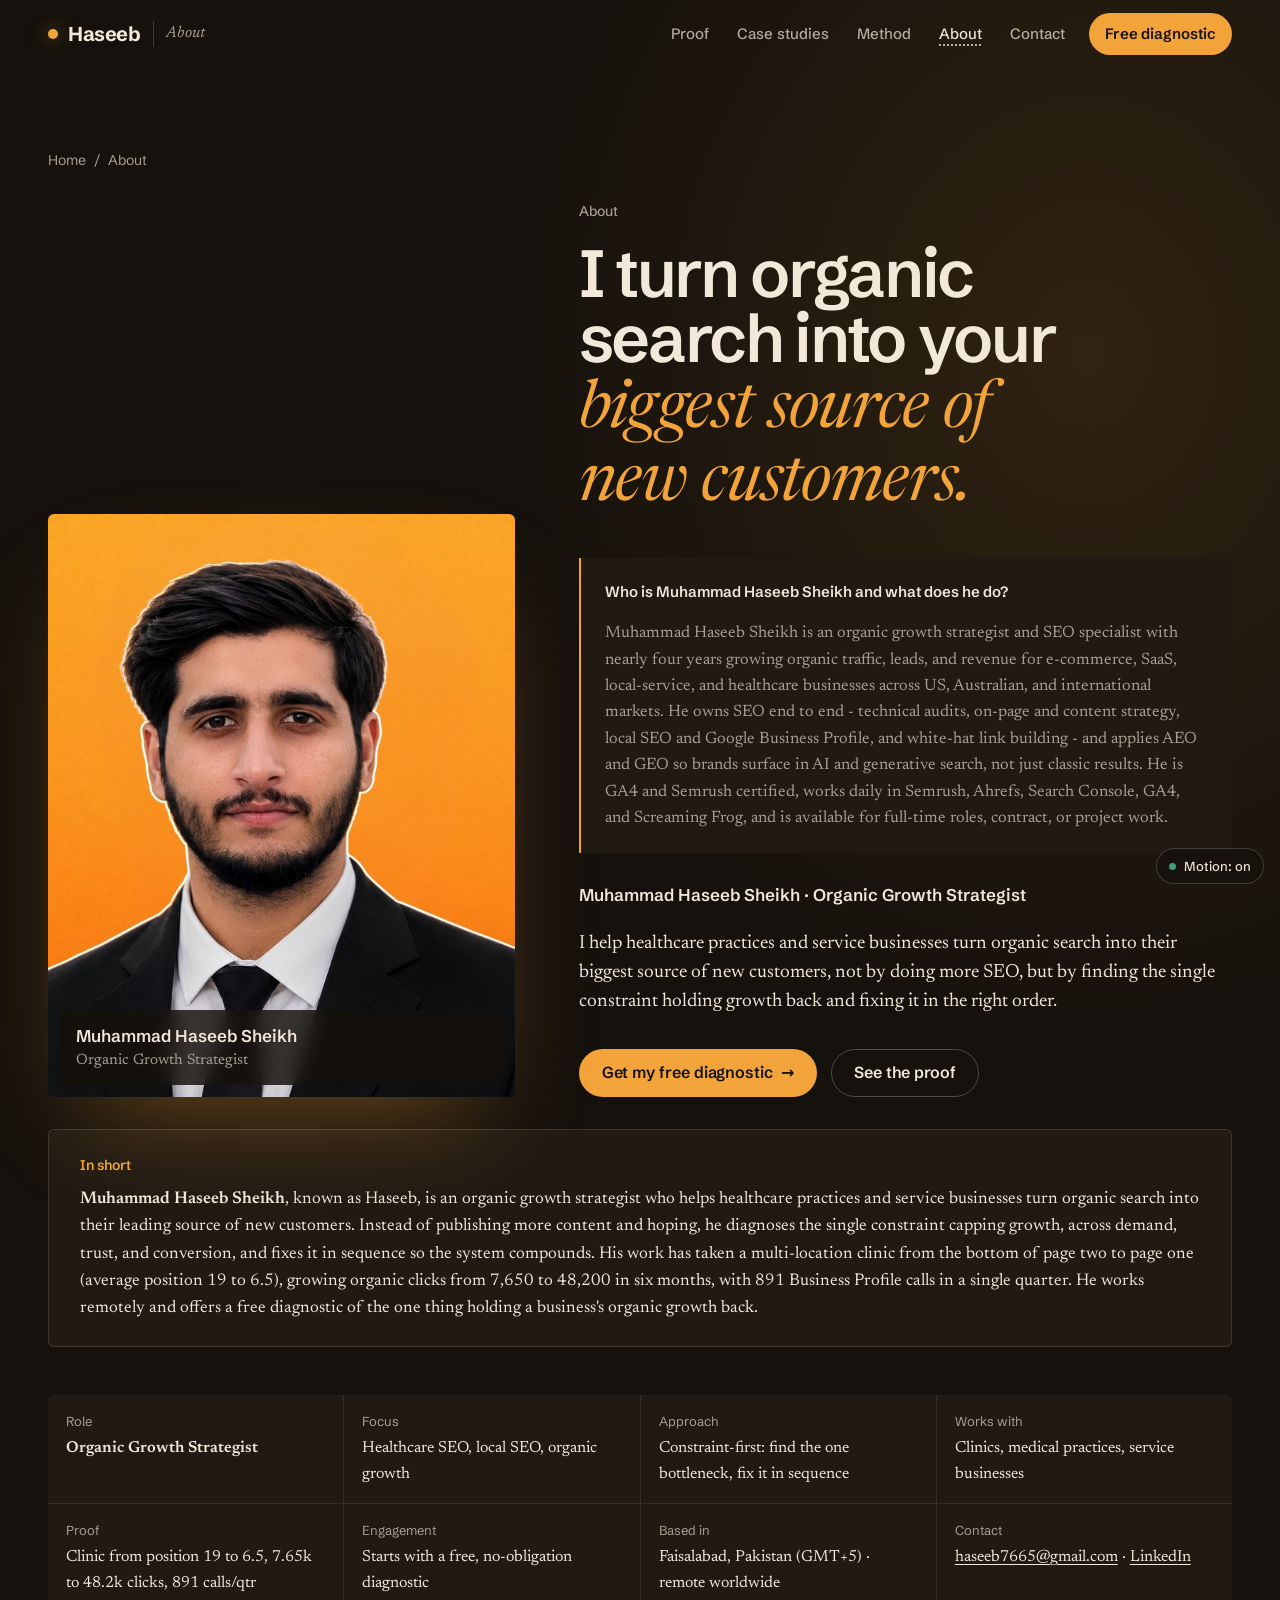
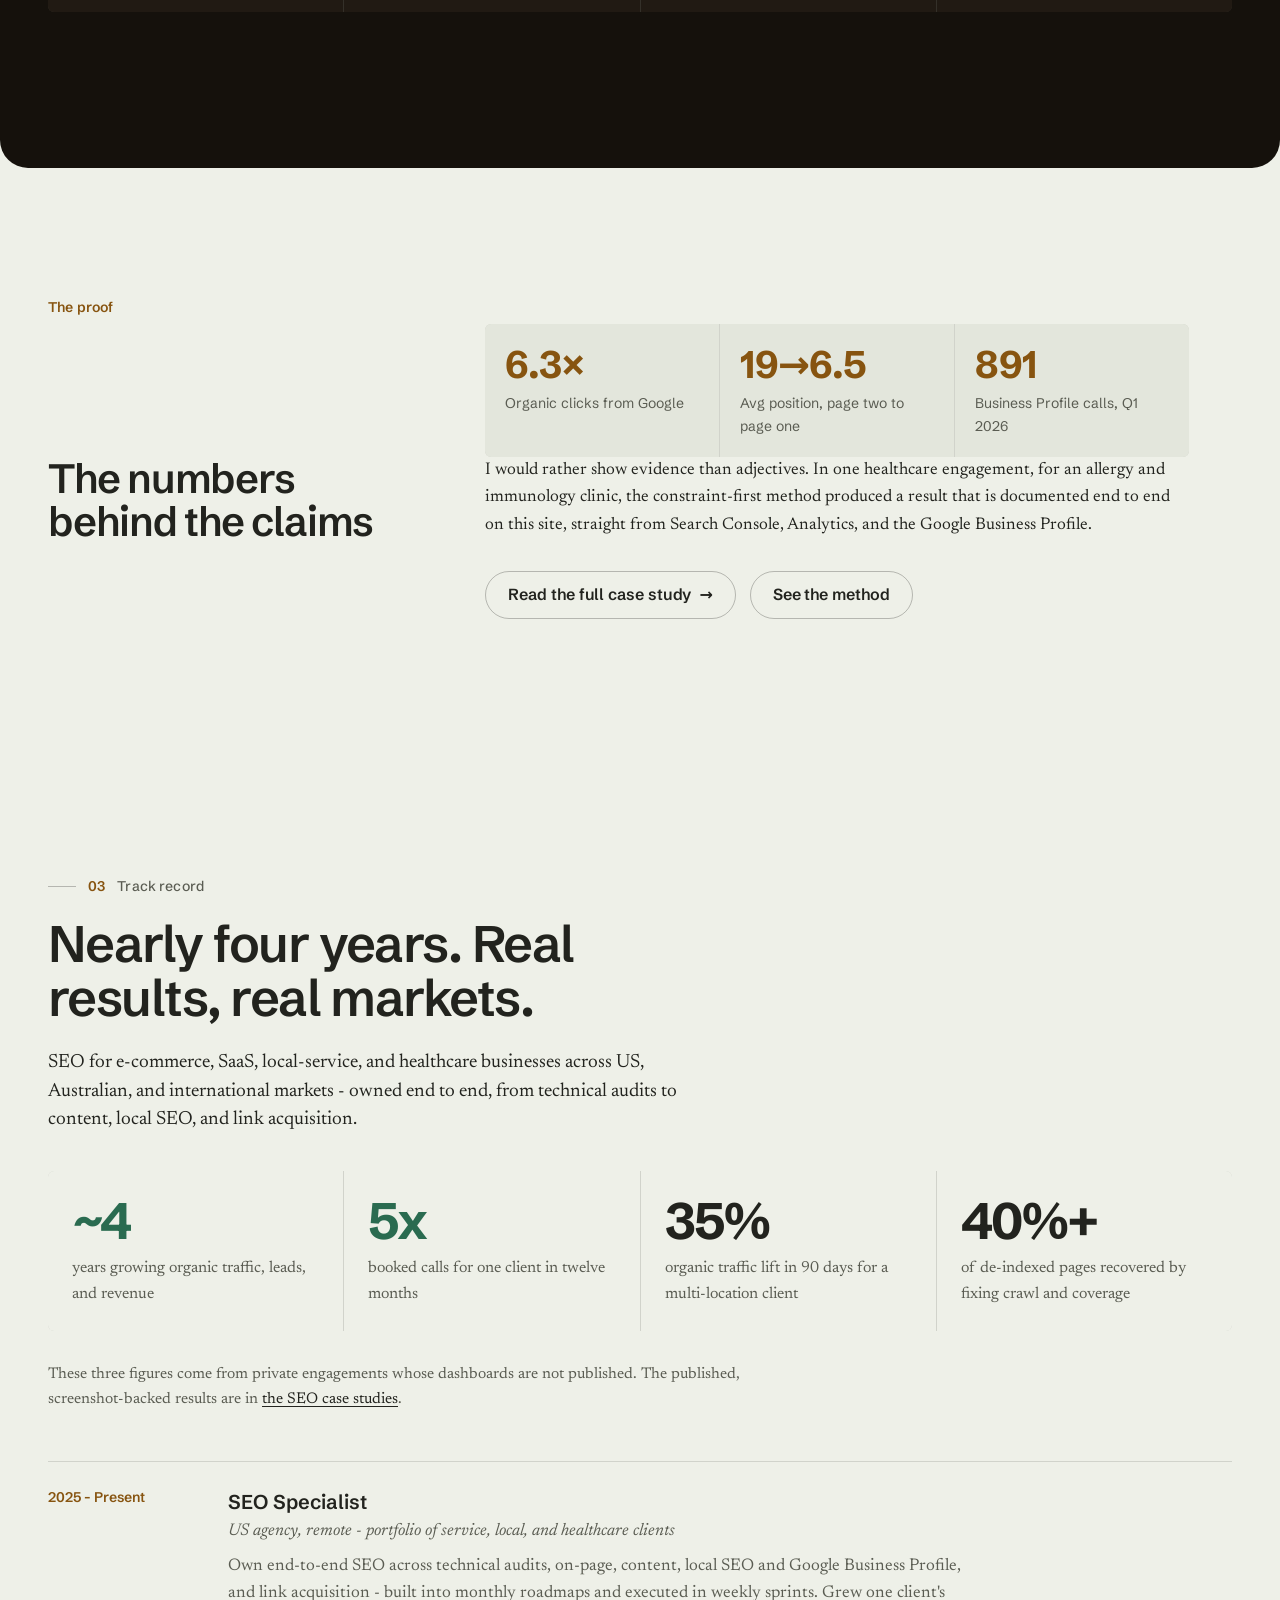
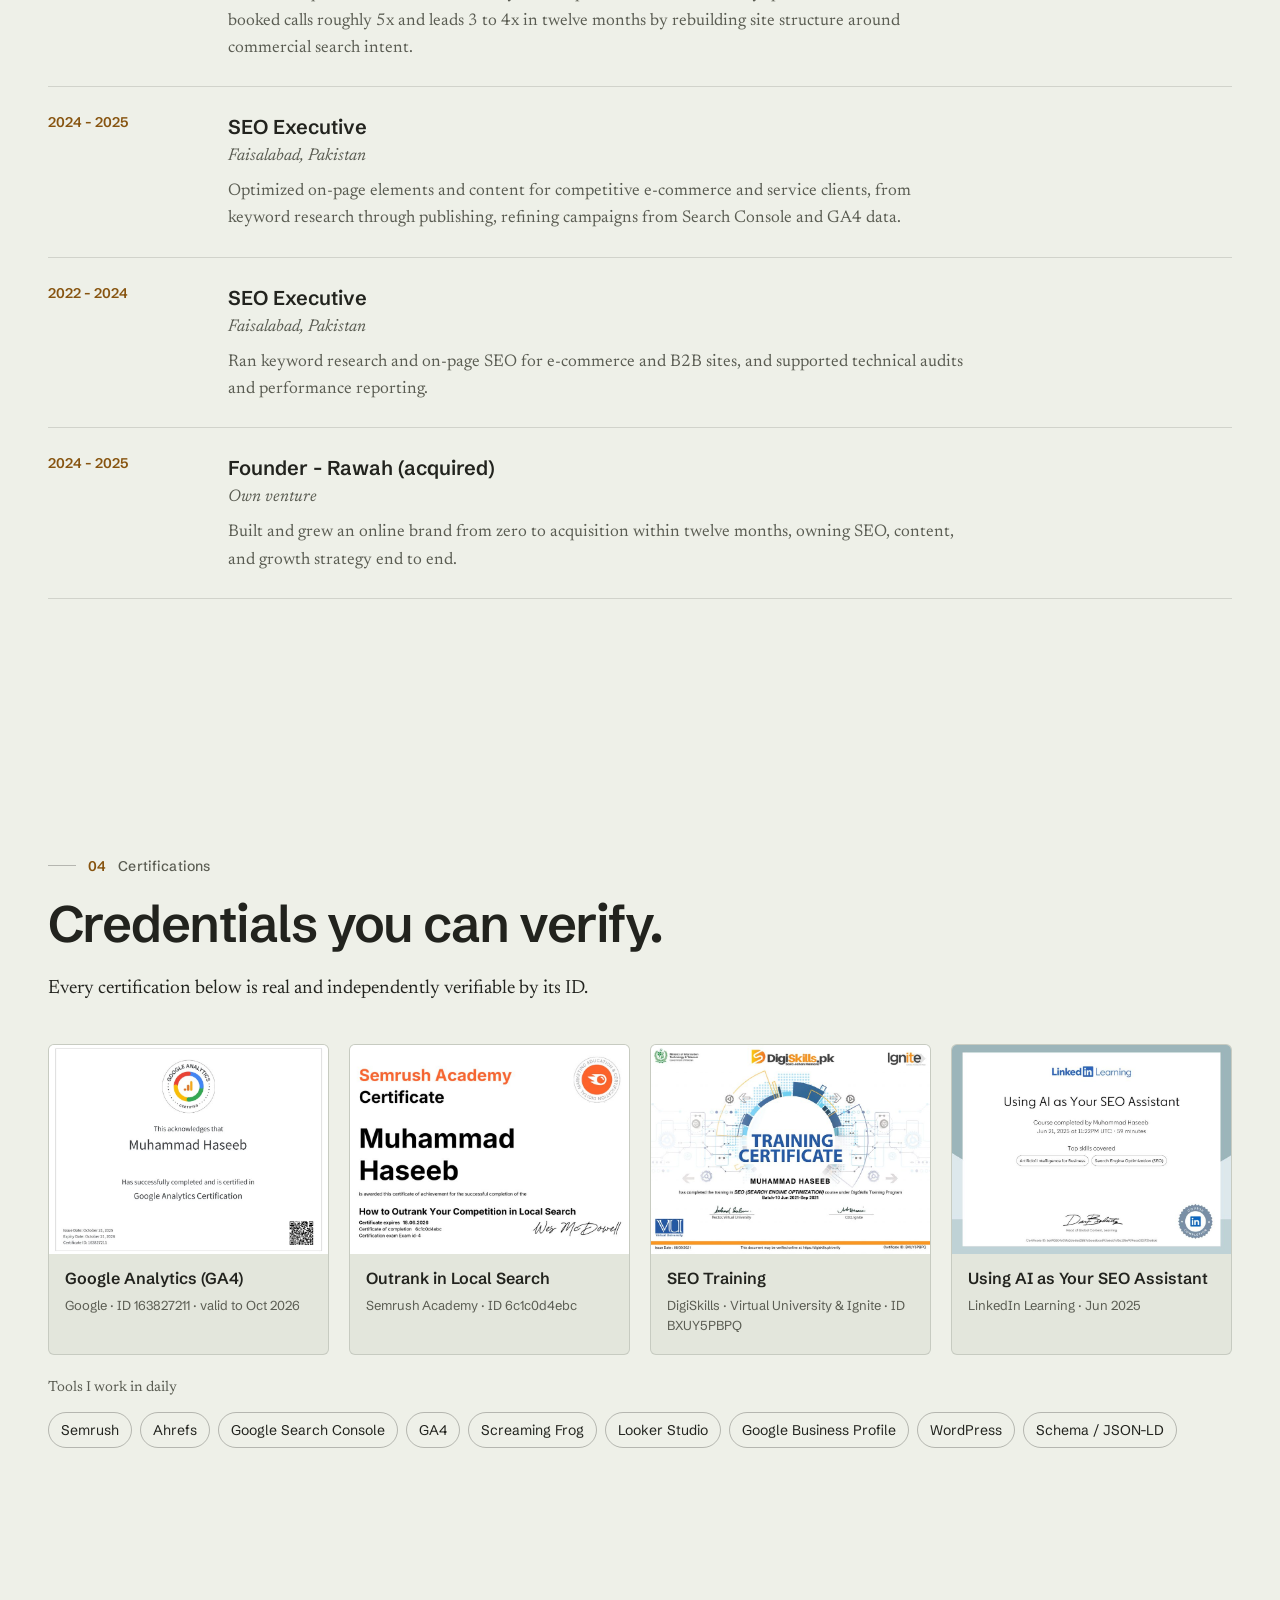
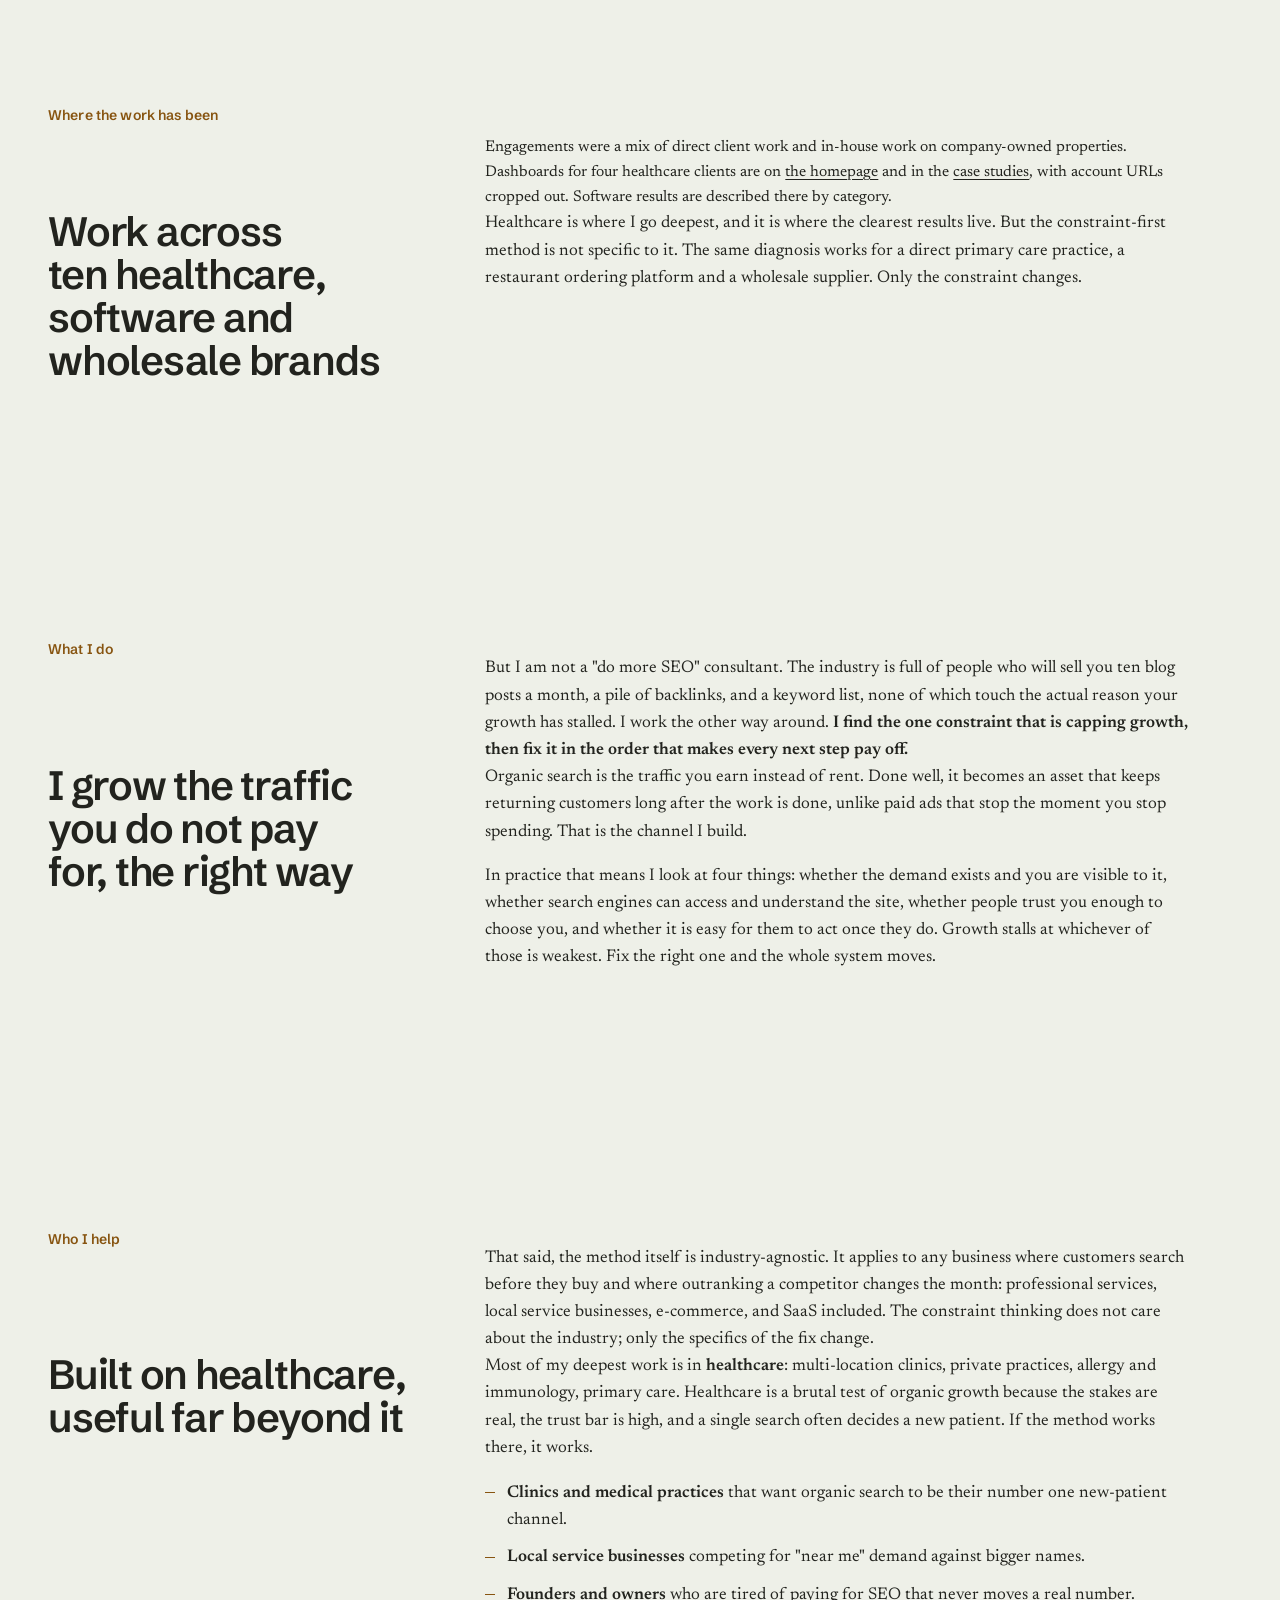
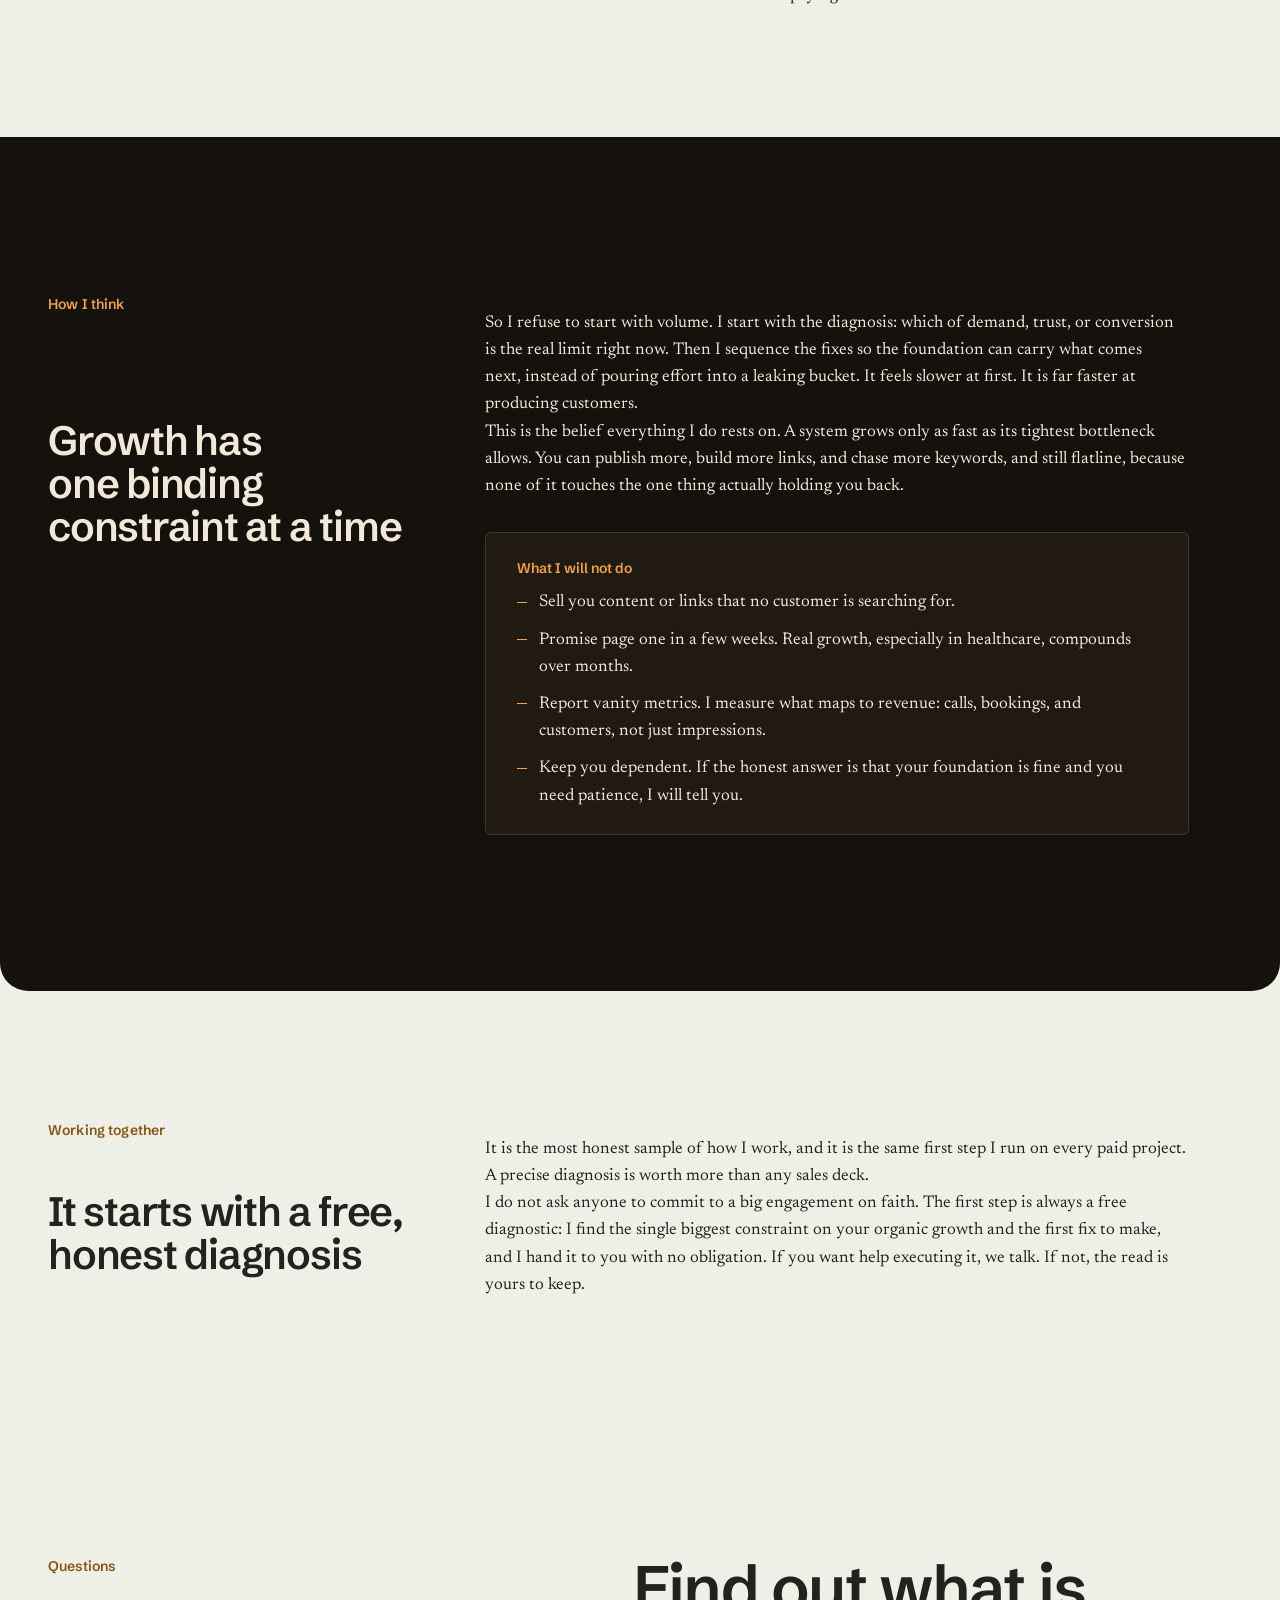
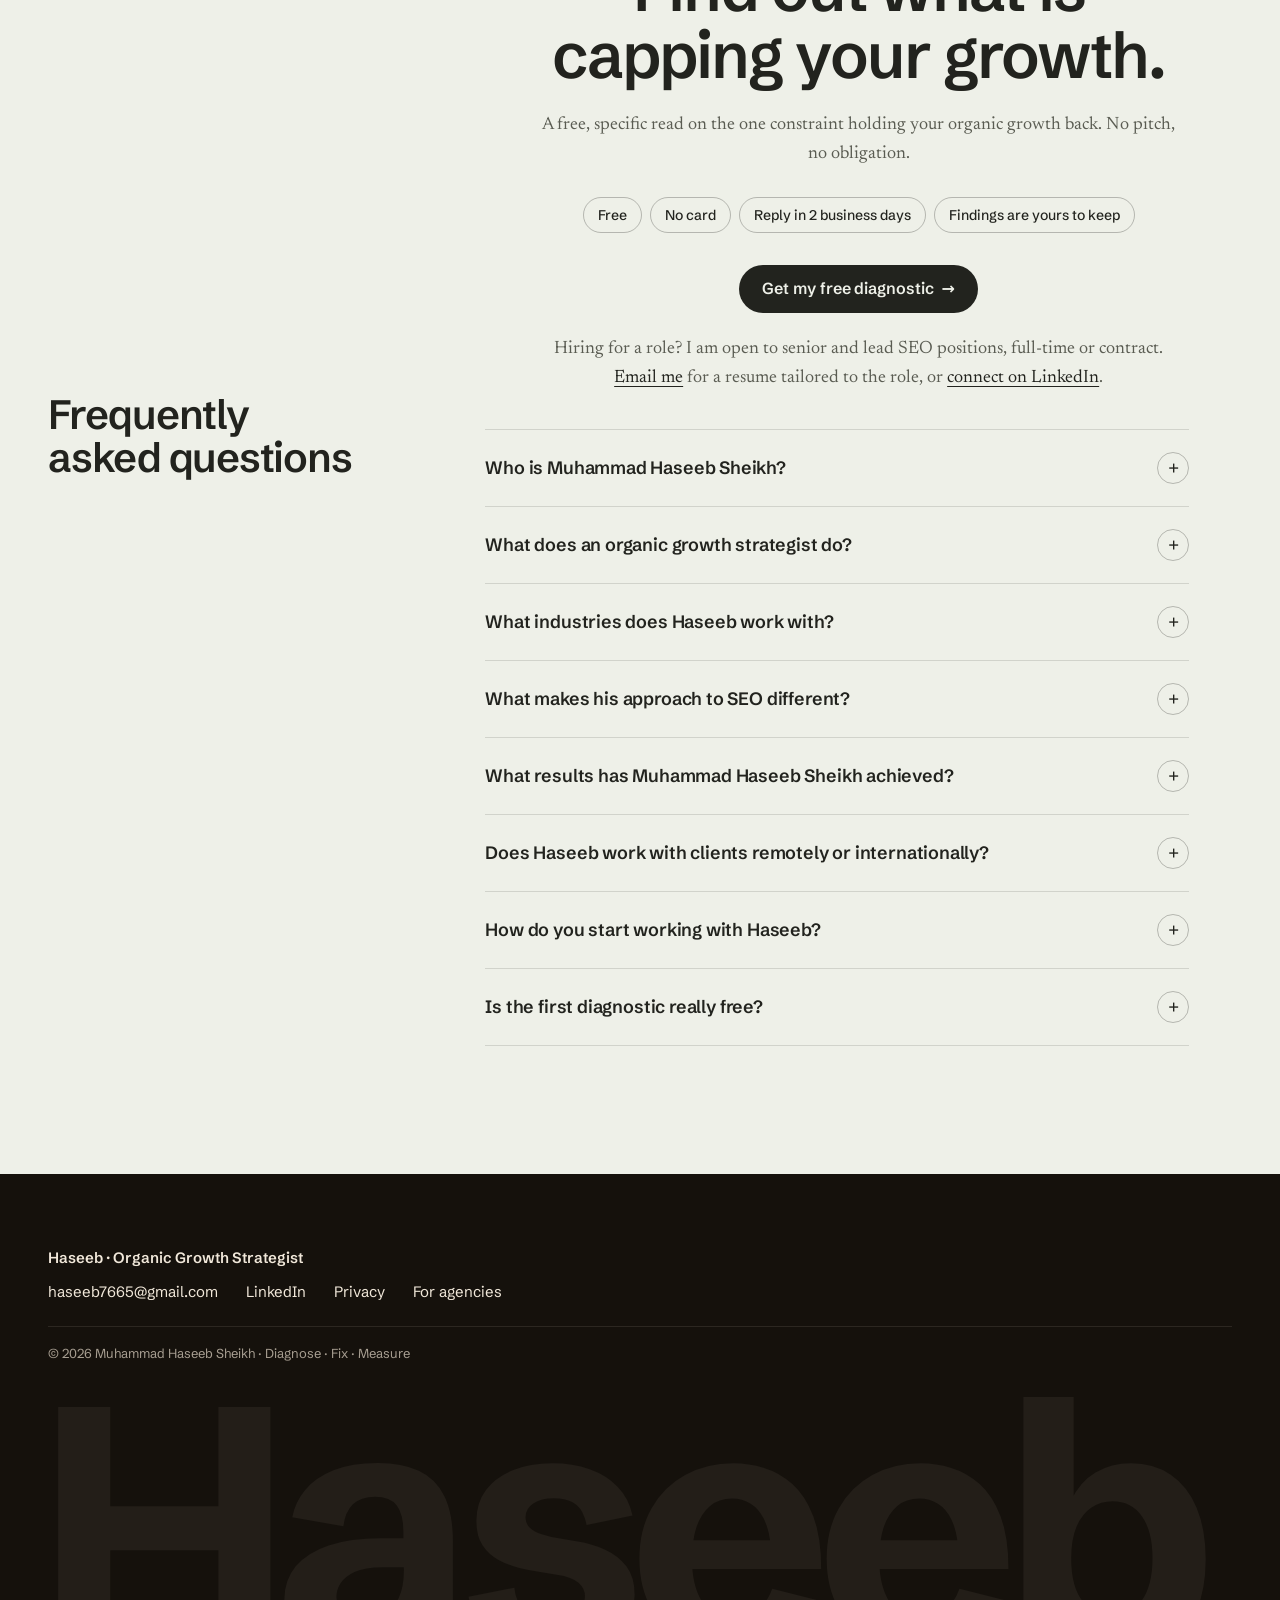
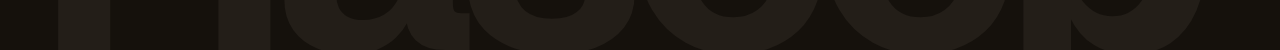
==== commit 13658a29: "Anonymise clients and remove unsupported appointment claims Owner-directed content edits, defined in" ====
--- a/site/about.html
+++ b/site/about.html
@@ -67,7 +67,7 @@
   <nav class="cs-breadcrumb" aria-label="Breadcrumb"><a href="index.html">Home</a> <span>/</span> <span>About</span></nav>
   <div class="about-hero">
     <div class="portrait-wrap">
-      <img src="assets/img-f12f8c9a94dd.jpg" alt="Muhammad Haseeb Sheikh, Organic Growth Strategist" />
+      <img src="assets/img-f12f8c9a94dd.jpg" alt="Muhammad Haseeb Sheikh, Organic Growth Strategist" width="820" height="820"/>
       <div class="portrait-badge"><div class="pn">Muhammad Haseeb Sheikh</div><div class="pr">Organic Growth Strategist</div></div>
     </div>
     <div class="about-intro">
@@ -142,10 +142,10 @@
     <h2 class="head">Credentials you can verify.</h2>
     <p class="psub">Every certification below is real and independently verifiable by its ID.</p>
     <div class="certgrid nrv" data-st>
-      <div class="certcard" data-cert="assets/img-3f494f6cc52c.jpg"><div class="cimg"><img src="assets/img-3f494f6cc52c.jpg" alt="Google Analytics GA4 Certification for Muhammad Haseeb, issued by Google, certificate ID 163827211" loading="lazy"></div><div class="cmeta"><div class="ct">Google Analytics (GA4)</div><div class="cs">Google · ID 163827211 · valid to Oct 2026</div></div></div>
-      <div class="certcard" data-cert="assets/img-e9c221a7266d.jpg"><div class="cimg"><img src="assets/img-e9c221a7266d.jpg" alt="Semrush Academy certificate: How to Outrank Your Competition in Local Search, awarded to Muhammad Haseeb" loading="lazy"></div><div class="cmeta"><div class="ct">Outrank in Local Search</div><div class="cs">Semrush Academy · ID 6c1c0d4ebc</div></div></div>
-      <div class="certcard" data-cert="assets/img-1e1fdbbfdbce.jpg"><div class="cimg"><img src="assets/img-1e1fdbbfdbce.jpg" alt="DigiSkills.pk SEO training certificate awarded to Muhammad Haseeb, verified by Virtual University and Ignite" loading="lazy"></div><div class="cmeta"><div class="ct">SEO Training</div><div class="cs">DigiSkills · Virtual University &amp; Ignite · ID BXUY5PBPQ</div></div></div>
-      <div class="certcard" data-cert="assets/img-831effe07c1c.jpg"><div class="cimg"><img src="assets/img-831effe07c1c.jpg" alt="LinkedIn Learning certificate: Using AI as Your SEO Assistant, completed by Muhammad Haseeb" loading="lazy"></div><div class="cmeta"><div class="ct">Using AI as Your SEO Assistant</div><div class="cs">LinkedIn Learning · Jun 2025</div></div></div>
+      <div class="certcard" data-cert="assets/img-3f494f6cc52c.jpg"><div class="cimg"><img src="assets/img-3f494f6cc52c.jpg" alt="Google Analytics GA4 Certification for Muhammad Haseeb, issued by Google, certificate ID 163827211" loading="lazy" width="900" height="695"></div><div class="cmeta"><div class="ct">Google Analytics (GA4)</div><div class="cs">Google · ID 163827211 · valid to Oct 2026</div></div></div>
+      <div class="certcard" data-cert="assets/img-e9c221a7266d.jpg"><div class="cimg"><img src="assets/img-e9c221a7266d.jpg" alt="Semrush Academy certificate: How to Outrank Your Competition in Local Search, awarded to Muhammad Haseeb" loading="lazy" width="900" height="636"></div><div class="cmeta"><div class="ct">Outrank in Local Search</div><div class="cs">Semrush Academy · ID 6c1c0d4ebc</div></div></div>
+      <div class="certcard" data-cert="assets/img-1e1fdbbfdbce.jpg"><div class="cimg"><img src="assets/img-1e1fdbbfdbce.jpg" alt="DigiSkills.pk SEO training certificate awarded to Muhammad Haseeb, verified by Virtual University and Ignite" loading="lazy" width="900" height="635"></div><div class="cmeta"><div class="ct">SEO Training</div><div class="cs">DigiSkills · Virtual University &amp; Ignite · ID BXUY5PBPQ</div></div></div>
+      <div class="certcard" data-cert="assets/img-831effe07c1c.jpg"><div class="cimg"><img src="assets/img-831effe07c1c.jpg" alt="LinkedIn Learning certificate: Using AI as Your SEO Assistant, completed by Muhammad Haseeb" loading="lazy" width="900" height="695"></div><div class="cmeta"><div class="ct">Using AI as Your SEO Assistant</div><div class="cs">LinkedIn Learning · Jun 2025</div></div></div>
     </div>
     <p class="tone-fine psub">Tools I work in daily</p>
     <div class="tools nrv">
@@ -157,19 +157,7 @@
   <p class="eyebrow">Where the work has been</p>
   <h2>Work across ten healthcare, software and wholesale brands</h2>
   <p>Healthcare is where I go deepest, and it is where the clearest results live. But the constraint-first method is not specific to it. The same diagnosis works for a direct primary care practice, a restaurant ordering platform and a wholesale supplier. Only the constraint changes.</p>
-  <ul class="brandwall reveal">
-      <li class="bcell" data-tilt><span class="bmark"><img src="assets/img-5972b8952411.png" alt="Cure Allergy Clinic logo" loading="lazy"/></span><span class="bname">Healthcare</span></li>
-      <li class="bcell" data-tilt><span class="bmark"><img src="assets/img-7d0153bca8db.png" alt="Vitality Direct Primary Care logo" loading="lazy"/></span><span class="bname">Healthcare</span></li>
-      <li class="bcell" data-tilt><span class="bmark"><img src="assets/img-bc9ae44b2e95.png" alt="Sina Medical DPC logo" loading="lazy"/></span><span class="bname">Healthcare</span></li>
-      <li class="bcell" data-tilt><span class="bmark"><img src="assets/img-01b68bceec88.png" alt="Jersey Family Health logo" loading="lazy"/></span><span class="bname">Healthcare</span></li>
-      <li class="bcell" data-tilt><span class="bmark"><img src="assets/img-b8a70fbf376c.png" alt="Purposeful Healing DPC logo" loading="lazy"/></span><span class="bname">Healthcare</span></li>
-      <li class="bcell" data-tilt><span class="bmark"><img src="assets/img-d94b277256f7.png" alt="Editpad logo" loading="lazy"/></span><span class="bname">Web tools</span></li>
-      <li class="bcell" data-tilt><span class="bmark"><span class="bword">PrePostSEO</span></span><span class="bname">Web tools</span></li>
-      <li class="bcell" data-tilt><span class="bmark"><img src="assets/img-fc04186d119d.png" alt="Menumiz logo" loading="lazy"/></span><span class="bname">Restaurant tech</span></li>
-      <li class="bcell" data-tilt><span class="bmark"><img src="assets/img-f5e2df8c7555.png" alt="Hospoware logo" loading="lazy"/></span><span class="bname">Hospitality software</span></li>
-      <li class="bcell" data-tilt><span class="bmark"><img src="assets/img-e311112ae11e.png" alt="Mega Wholesaler logo" loading="lazy"/></span><span class="bname">Wholesale</span></li>
-    </ul>
-  <p class="brandnote">Engagements were a mix of direct client work and in-house work on company-owned properties. Dashboards for Cure Allergy Clinic, Vitality Direct Primary Care, Purposeful Healing DPC and Jersey Family Health are on <a href="index.html#receipts">the homepage</a> and in the <a href="cases.html">case studies</a>, with account URLs cropped out. Software results are described there by category.</p>
+  <p class="brandnote">Engagements were a mix of direct client work and in-house work on company-owned properties. Dashboards for four healthcare clients are on <a href="index.html#receipts">the homepage</a> and in the <a href="cases.html">case studies</a>, with account URLs cropped out. Software results are described there by category.</p>
 </section>
 <section class="section tight prose" id="what" data-scene="2" data-chapter="What I do" data-stage="paper">
   <p class="eyebrow">What I do</p>
--- a/site/css/site.css
+++ b/site/css/site.css
@@ -1,5 +1,5 @@
 /* =====================================================================
-   Muhammad Haseeb Sheikh — "Evidence in the light"
+   Muhammad Haseeb Sheikh: "Evidence in the light"
    Design system from design/REFERENCE_DNA.md §5.
    Two stages: Night (immersive) and Chart paper (reading evidence).
    ===================================================================== */
@@ -314,19 +314,6 @@
 .is-track .rshot > img:last-child{aspect-ratio:16/7.2}
 .track-count{position:absolute;left:calc(50vw - 50%);bottom:28px;font-family:var(--f-sans);font-size:14px;font-weight:500;color:var(--fg-dim);font-variant-numeric:lining-nums}
 
-/* appointments */
-.pg-index #meaning .wrap{display:grid;grid-template-columns:minmax(0,7fr) minmax(0,5fr);gap:clamp(32px,5vw,80px);align-items:end}
-.pg-index #meaning .wrap > *{grid-column:1}
-.pg-index #meaning .growbars{grid-column:2;grid-row:1 / span 4}
-.growbars{display:flex;align-items:flex-end;gap:clamp(18px,3vw,40px);height:clamp(260px,34vw,440px);padding-bottom:4px;border-bottom:1px solid var(--line-2)}
-.growbars .col{flex:1;display:flex;flex-direction:column;justify-content:flex-end;align-items:stretch;height:100%;gap:10px;text-align:left}
-.growbars .val{font-family:var(--f-sans);font-weight:700;font-size:clamp(26px,3vw,44px);letter-spacing:-.03em;font-variant-numeric:lining-nums}
-.growbars .col:last-child .val{color:var(--amber)}
-.growbars .bar{border-radius:4px 4px 0 0;background:rgba(241,232,218,.16);height:calc(var(--h,15%) * var(--grow,1));transition:height 1.4s var(--ease-out)}
-.growbars .col:first-child .bar{--h:15.9%}
-.growbars .col:last-child .bar{--h:100%;background:linear-gradient(180deg,var(--amber),rgba(242,163,58,.35))}
-.growbars .cap{order:3;font-family:var(--f-sans);font-size:13px;color:var(--fg-dim);line-height:1.3}
-.js .growbars:not(.in) .bar{--grow:0.04}
 
 /* cost of waiting */
 .pg-index #wait .lead{font-size:clamp(24px,2.6vw,38px);line-height:1.3;max-width:24em;font-family:var(--f-serif)}
@@ -413,7 +400,7 @@
 .pg-about .certcard{cursor:zoom-in}
 
 /* =====================================================================
-   INNER PAGES — shared hero and editorial prose
+   INNER PAGES: shared hero and editorial prose
    ===================================================================== */
 #cs-hero,#m-hero,#case-hero,#about-top,#diag-top,#contact-top{padding-top:calc(var(--nav-h) + clamp(48px,9vh,112px))!important;overflow:hidden;
   background:radial-gradient(70% 60% at 85% 20%,rgba(242,163,58,.12),transparent 65%),var(--night)!important}
@@ -809,8 +796,6 @@
   #proof .wrap > figure.dash{position:relative;top:auto;margin-bottom:28px}
   #proof .dash-row{display:grid;grid-template-columns:1fr;gap:28px;padding-top:0}
   #proof .wrap > div:last-child{margin-top:32px}
-  .pg-index #meaning .wrap{display:block}
-  .pg-index #meaning .growbars{margin-top:40px}
   .waitwrap{grid-template-columns:1fr}
   .about,.about-hero,.diag-hero,.contact-hero,.hero-grid{grid-template-columns:1fr}
   .about > img{max-width:420px}
@@ -852,7 +837,7 @@
 }
 
 /* =====================================================================
-   REDUCED MOTION — OS setting or the on-page "Motion" toggle
+   REDUCED MOTION: OS setting or the on-page "Motion" toggle
    ===================================================================== */
 @media (prefers-reduced-motion:reduce){
   *,*::before,*::after{animation-duration:.001ms!important;animation-delay:0ms!important;animation-iteration-count:1!important;transition-duration:.001ms!important;scroll-behavior:auto!important}
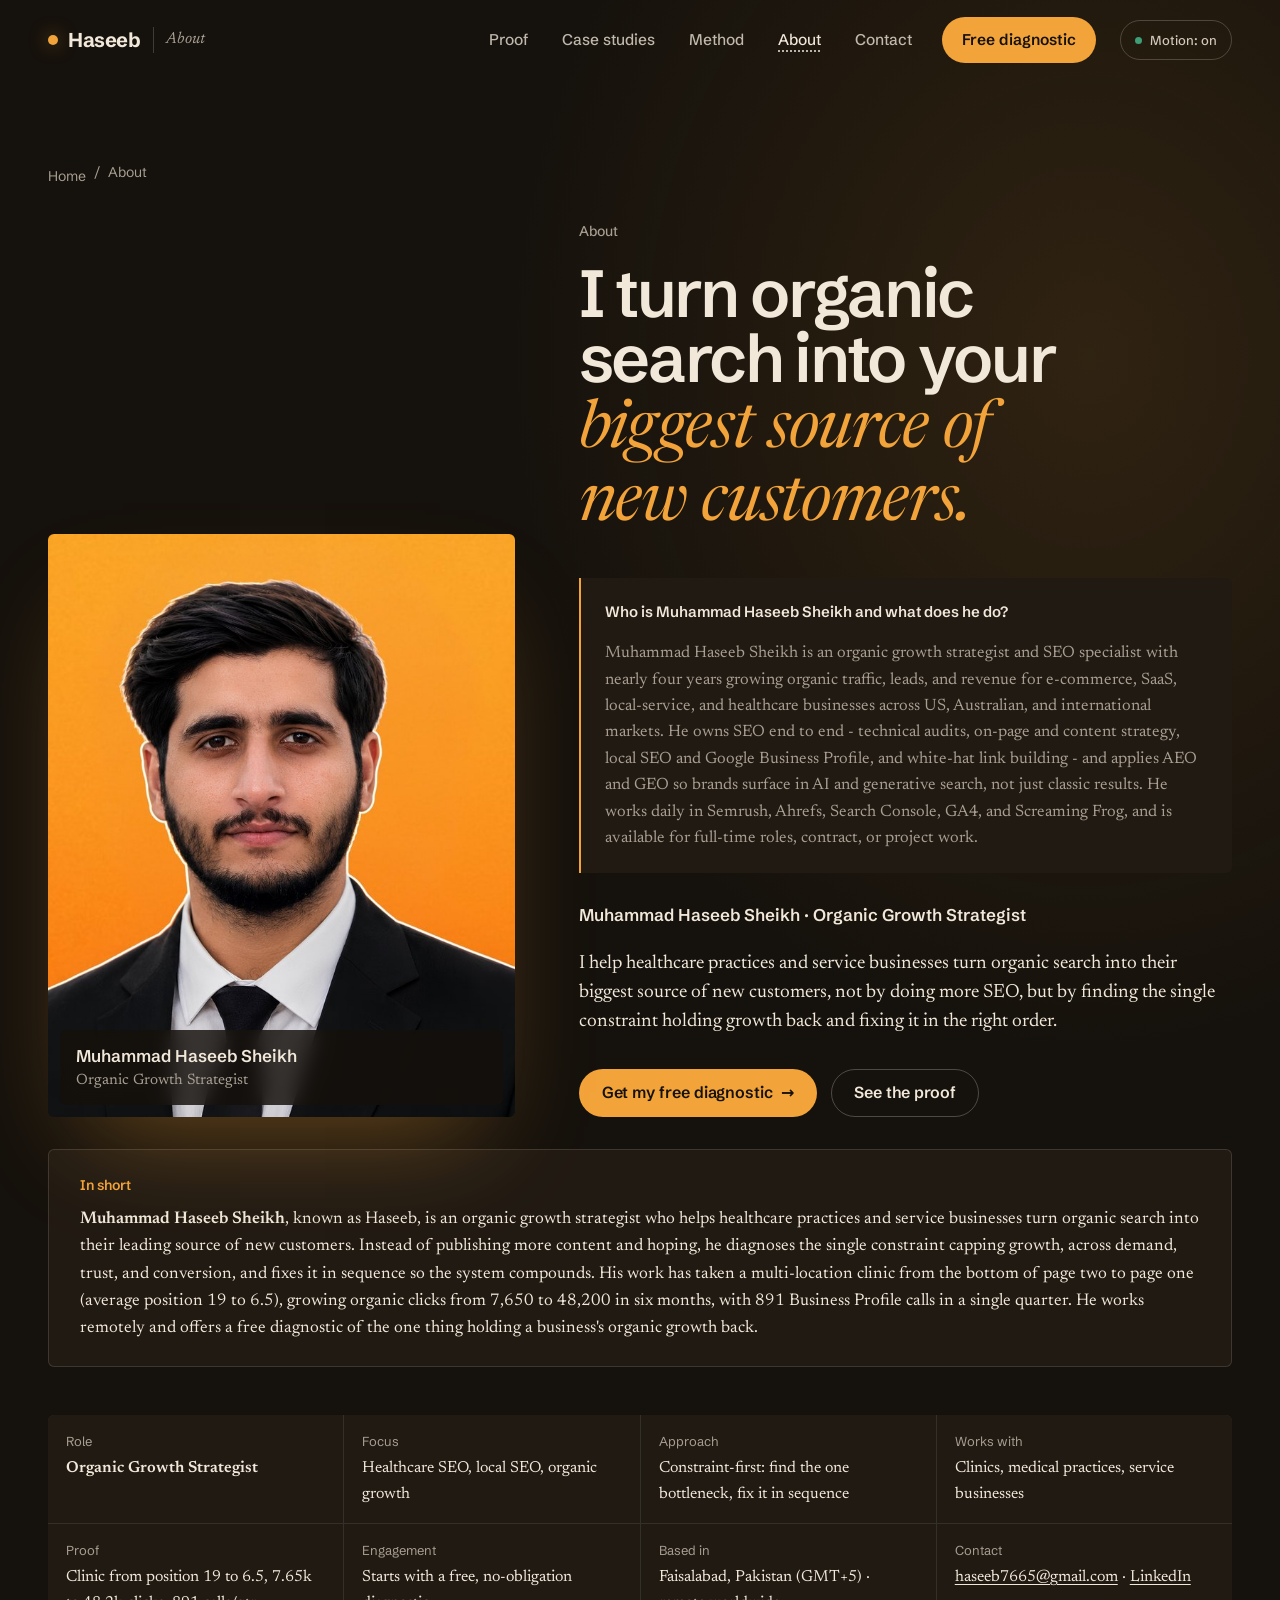
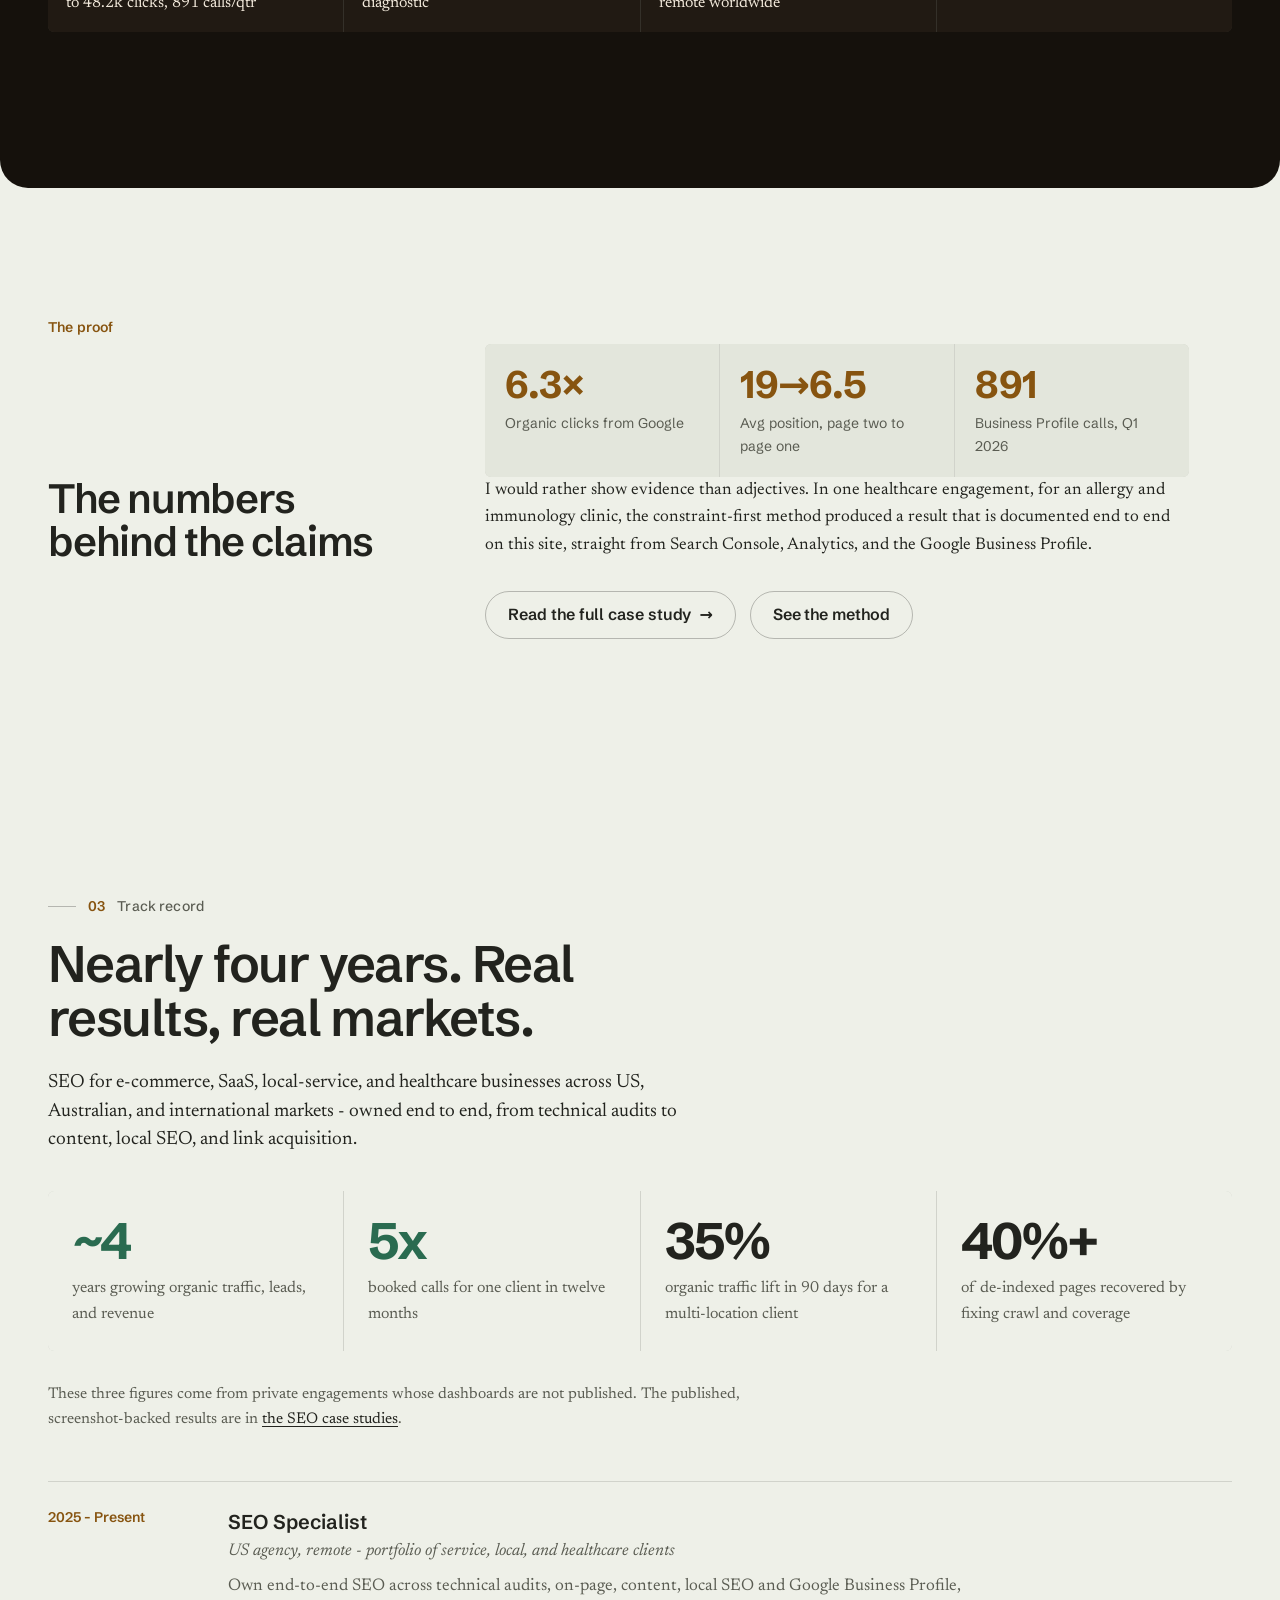
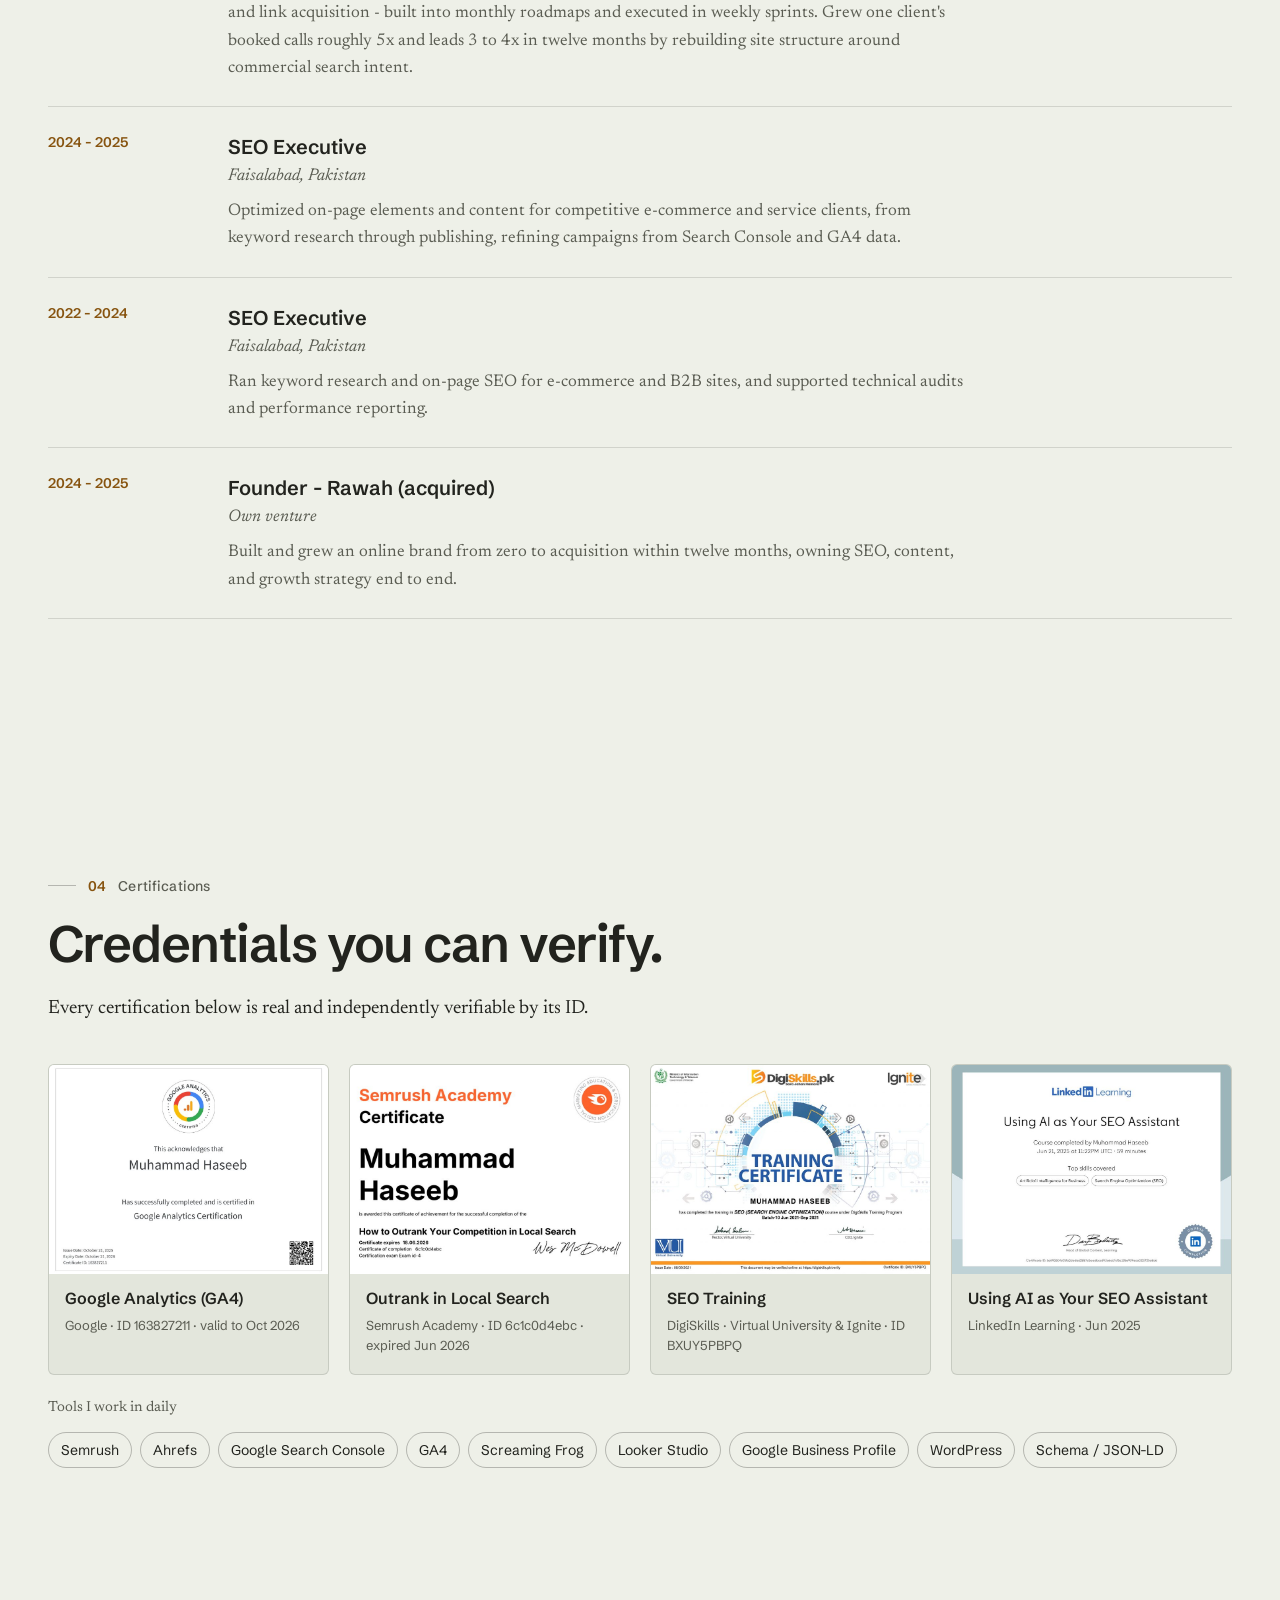
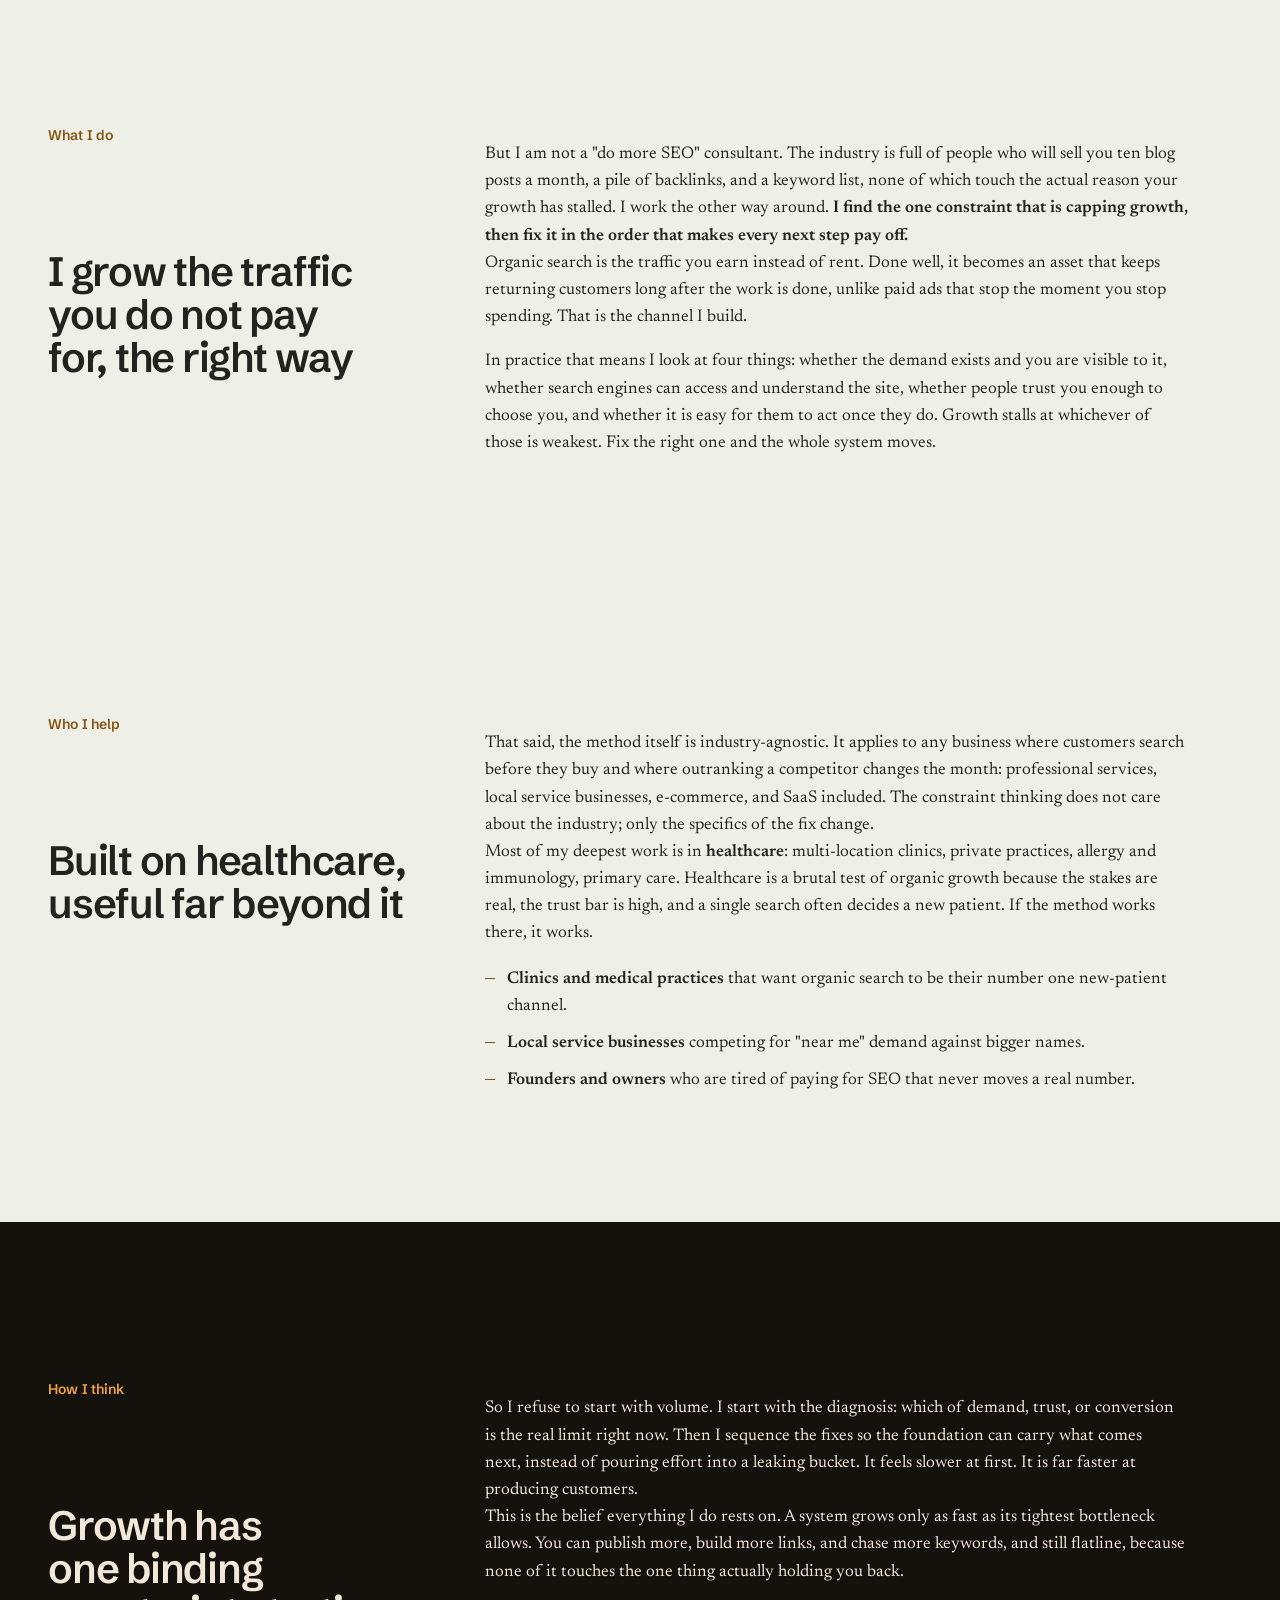
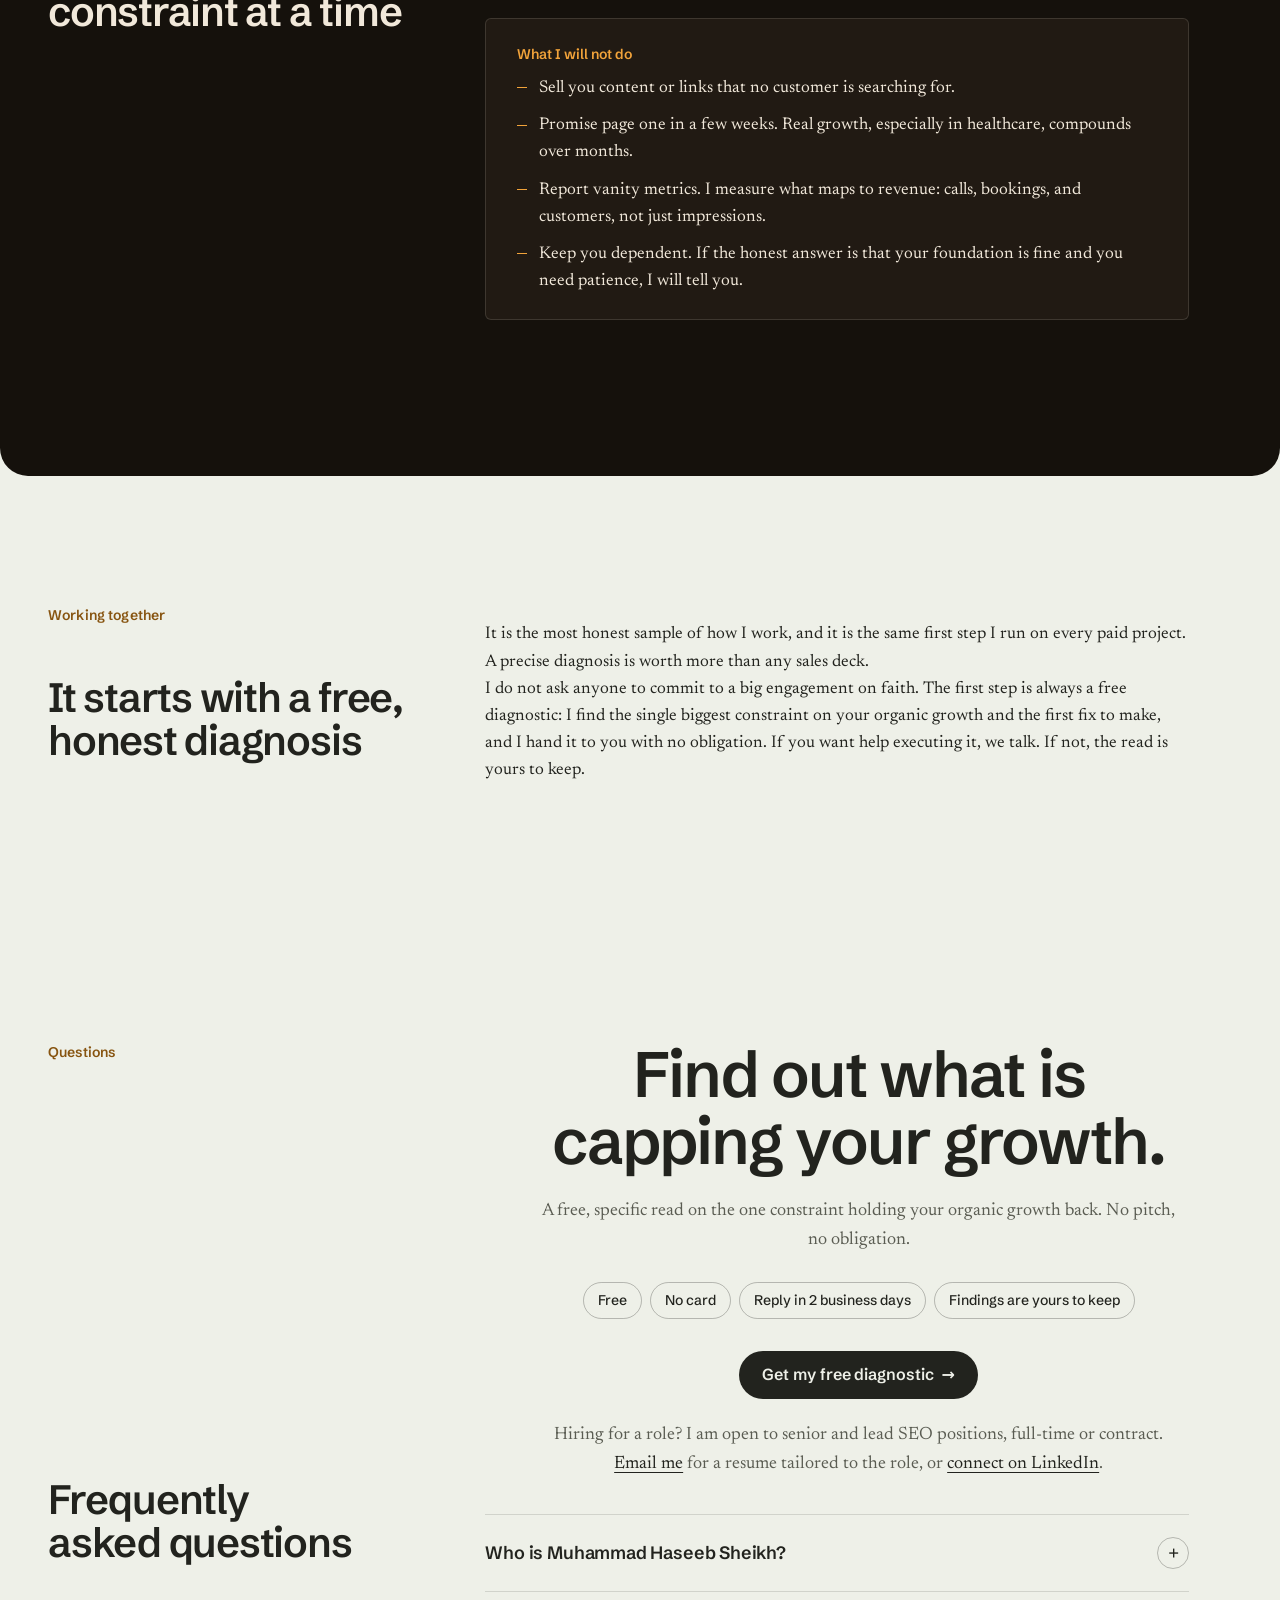
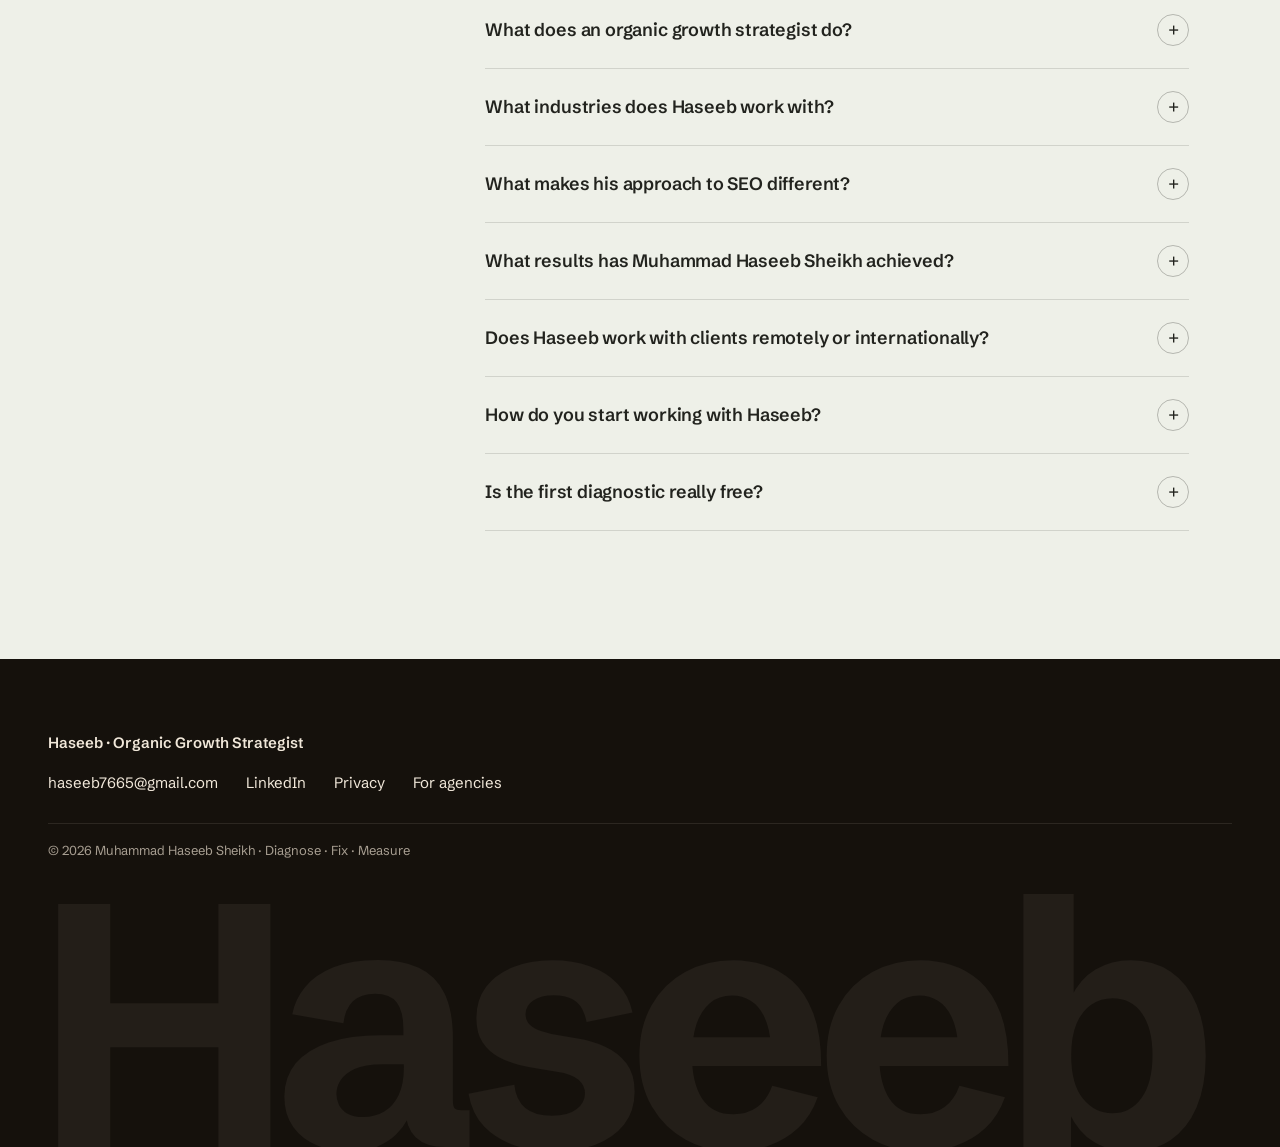
==== commit ad8ccb5c: "Cross-check Audit v4 and apply the hybrid design pass Evidence and privacy (rules in tools/content_e" ====
--- a/site/about.html
+++ b/site/about.html
@@ -8,7 +8,7 @@
 <link rel="icon" type="image/png" href="assets/img-bf807c6331b0.png">
 <link rel="apple-touch-icon" href="apple-touch-icon.png">
 
-<meta name="description" content="Organic growth strategist and SEO specialist with nearly four years across healthcare, SaaS, local and e-commerce. GA4 and Semrush certified." />
+<meta name="description" content="Organic growth strategist and SEO specialist with nearly four years across healthcare, SaaS, local and e-commerce." />
 <meta name="author" content="Muhammad Haseeb Sheikh" />
 <meta name="robots" content="index, follow, max-image-preview:large" />
 <meta name="theme-color" content="#15110C" />
@@ -47,7 +47,8 @@
     <a href="contact.html">Contact</a>
     <a href="diagnostic.html" class="nav-cta">Free diagnostic</a>
   </nav>
-  <button id="burger" aria-label="Open menu" aria-expanded="false" aria-controls="mobileMenu"><i></i><i></i><i></i></button>
+  <button id="motionToggle" data-on="true" aria-pressed="true" aria-label="Toggle reduced motion"><span class="led"></span><span id="motionLabel">Motion: on</span></button>
+    <button id="burger" aria-label="Open menu" aria-expanded="false" aria-controls="mobileMenu"><i></i><i></i><i></i></button>
 </header>
 <div id="mobileMenu" role="dialog" aria-modal="true" aria-label="Menu">
   <button id="menuClose" aria-label="Close menu">&times;</button>
@@ -59,7 +60,6 @@
   <a href="contact.html">Contact</a>
   <a href="diagnostic.html">Free diagnostic</a>
 </div>
-<button id="motionToggle" data-on="true" aria-pressed="true" aria-label="Toggle reduced motion"><span class="led"></span><span id="motionLabel">Motion: on</span></button>
 
 <main class="main" id="top">
 
@@ -75,7 +75,7 @@
       <h1 class="about-name">I turn organic search into your <em>biggest source of new customers.</em></h1>
     <div class="ai-answer reveal" data-speakable>
     <p class="ai-answer-q">Who is Muhammad Haseeb Sheikh and what does he do?</p>
-    <p class="ai-answer-a">Muhammad Haseeb Sheikh is an organic growth strategist and SEO specialist with nearly four years growing organic traffic, leads, and revenue for e-commerce, SaaS, local-service, and healthcare businesses across US, Australian, and international markets. He owns SEO end to end - technical audits, on-page and content strategy, local SEO and Google Business Profile, and white-hat link building - and applies AEO and GEO so brands surface in AI and generative search, not just classic results. He is GA4 and Semrush certified, works daily in Semrush, Ahrefs, Search Console, GA4, and Screaming Frog, and is available for full-time roles, contract, or project work.</p>
+    <p class="ai-answer-a">Muhammad Haseeb Sheikh is an organic growth strategist and SEO specialist with nearly four years growing organic traffic, leads, and revenue for e-commerce, SaaS, local-service, and healthcare businesses across US, Australian, and international markets. He owns SEO end to end - technical audits, on-page and content strategy, local SEO and Google Business Profile, and white-hat link building - and applies AEO and GEO so brands surface in AI and generative search, not just classic results. He works daily in Semrush, Ahrefs, Search Console, GA4, and Screaming Frog, and is available for full-time roles, contract, or project work.</p>
   </div>
       <p class="about-role">Muhammad Haseeb Sheikh &middot; Organic Growth Strategist</p>
       <p class="about-lead">I help healthcare practices and service businesses turn organic search into their biggest source of new customers, not by doing more SEO, but by finding the single constraint holding growth back and fixing it in the right order.</p>
@@ -143,7 +143,7 @@
     <p class="psub">Every certification below is real and independently verifiable by its ID.</p>
     <div class="certgrid nrv" data-st>
       <div class="certcard" data-cert="assets/img-3f494f6cc52c.jpg"><div class="cimg"><img src="assets/img-3f494f6cc52c.jpg" alt="Google Analytics GA4 Certification for Muhammad Haseeb, issued by Google, certificate ID 163827211" loading="lazy" width="900" height="695"></div><div class="cmeta"><div class="ct">Google Analytics (GA4)</div><div class="cs">Google · ID 163827211 · valid to Oct 2026</div></div></div>
-      <div class="certcard" data-cert="assets/img-e9c221a7266d.jpg"><div class="cimg"><img src="assets/img-e9c221a7266d.jpg" alt="Semrush Academy certificate: How to Outrank Your Competition in Local Search, awarded to Muhammad Haseeb" loading="lazy" width="900" height="636"></div><div class="cmeta"><div class="ct">Outrank in Local Search</div><div class="cs">Semrush Academy · ID 6c1c0d4ebc</div></div></div>
+      <div class="certcard" data-cert="assets/img-e9c221a7266d.jpg"><div class="cimg"><img src="assets/img-e9c221a7266d.jpg" alt="Semrush Academy certificate: How to Outrank Your Competition in Local Search, awarded to Muhammad Haseeb" loading="lazy" width="900" height="636"></div><div class="cmeta"><div class="ct">Outrank in Local Search</div><div class="cs">Semrush Academy · ID 6c1c0d4ebc · expired Jun 2026</div></div></div>
       <div class="certcard" data-cert="assets/img-1e1fdbbfdbce.jpg"><div class="cimg"><img src="assets/img-1e1fdbbfdbce.jpg" alt="DigiSkills.pk SEO training certificate awarded to Muhammad Haseeb, verified by Virtual University and Ignite" loading="lazy" width="900" height="635"></div><div class="cmeta"><div class="ct">SEO Training</div><div class="cs">DigiSkills · Virtual University &amp; Ignite · ID BXUY5PBPQ</div></div></div>
       <div class="certcard" data-cert="assets/img-831effe07c1c.jpg"><div class="cimg"><img src="assets/img-831effe07c1c.jpg" alt="LinkedIn Learning certificate: Using AI as Your SEO Assistant, completed by Muhammad Haseeb" loading="lazy" width="900" height="695"></div><div class="cmeta"><div class="ct">Using AI as Your SEO Assistant</div><div class="cs">LinkedIn Learning · Jun 2025</div></div></div>
     </div>
@@ -152,12 +152,6 @@
       <span class="tool">Semrush</span><span class="tool">Ahrefs</span><span class="tool">Google Search Console</span><span class="tool">GA4</span><span class="tool">Screaming Frog</span><span class="tool">Looker Studio</span><span class="tool">Google Business Profile</span><span class="tool">WordPress</span><span class="tool">Schema / JSON-LD</span>
     </div>
   </div>
-</section>
-<section class="section tight prose" id="brands" data-scene="7" data-chapter="Where I have worked" data-stage="paper">
-  <p class="eyebrow">Where the work has been</p>
-  <h2>Work across ten healthcare, software and wholesale brands</h2>
-  <p>Healthcare is where I go deepest, and it is where the clearest results live. But the constraint-first method is not specific to it. The same diagnosis works for a direct primary care practice, a restaurant ordering platform and a wholesale supplier. Only the constraint changes.</p>
-  <p class="brandnote">Engagements were a mix of direct client work and in-house work on company-owned properties. Dashboards for four healthcare clients are on <a href="index.html#receipts">the homepage</a> and in the <a href="cases.html">case studies</a>, with account URLs cropped out. Software results are described there by category.</p>
 </section>
 <section class="section tight prose" id="what" data-scene="2" data-chapter="What I do" data-stage="paper">
   <p class="eyebrow">What I do</p>
@@ -223,13 +217,6 @@
   <small>&copy; 2026 Muhammad Haseeb Sheikh &middot; Diagnose &middot; Fix &middot; Measure</small>
 </footer>
 
-<div id="stickyCta" aria-hidden="true" data-hide="footer">
-  <div class="sc-in">
-    <img class="sc-face" src="assets/img-f12f8c9a94dd.jpg" alt="" width="40" height="40" data-added>
-    <span class="sc-t">Free growth diagnostic<small>No card &middot; no obligation</small></span>
-    <a href="diagnostic.html" class="btn btn-primary btn-sm">Get my free diagnostic</a>
-  </div>
-</div>
 
 
 <div id="clight" aria-hidden="true"><span class="cx">&times;</span><img alt="Certificate full view"></div>
--- a/site/css/site.css
+++ b/site/css/site.css
@@ -27,7 +27,7 @@
   --r-sm:6px; --r-lg:28px; --r-pill:999px;
   --ease-out:cubic-bezier(0,0,0,1);
   --ease-io:cubic-bezier(.65,0,.35,1);
-  --nav-h:68px;
+  --nav-h:80px;
 
   /* stage defaults (night) */
   --bg:var(--night); --bg-2:var(--night-2); --bg-3:var(--night-3);
@@ -134,15 +134,17 @@
 #nav .wrap.navin{display:contents}
 #nav.scrolled{background:rgba(21,17,12,.82);backdrop-filter:saturate(1.3) blur(14px);-webkit-backdrop-filter:saturate(1.3) blur(14px);box-shadow:0 1px 0 rgba(241,232,218,.08)}
 #nav.hide{transform:translateY(-100%)}
+body.menu-open #nav{z-index:70;background:transparent;box-shadow:none;backdrop-filter:none;-webkit-backdrop-filter:none}
+body.menu-open #nav .brand,body.menu-open #nav #motionToggle{visibility:hidden}
 .brand{display:inline-flex;align-items:center;gap:10px;font-family:var(--f-sans);font-weight:700;font-size:20px;letter-spacing:-.02em;text-decoration:none;color:var(--bone)}
 .brand b{font-weight:700}
 .brand .dot{width:10px;height:10px;border-radius:50%;background:var(--amber);box-shadow:0 0 18px rgba(242,163,58,.55)}
 .brand .chapter{font-family:var(--f-serif);font-style:italic;font-weight:400;font-size:16px;color:var(--bone-dim);padding-left:12px;margin-left:2px;border-left:1px solid rgba(241,232,218,.2);letter-spacing:0;transition:opacity .3s}
-.nav-links{display:flex;align-items:center;gap:4px}
-.nav-links a{font-family:var(--f-sans);font-size:15px;font-weight:500;color:rgba(241,232,218,.72);text-decoration:none;padding:8px 12px;border-radius:var(--r-pill);transition:color .12s var(--ease-out),background-color .12s var(--ease-out)}
+.nav-links{display:flex;align-items:center;gap:6px;margin-left:auto}
+.nav-links a{font-family:var(--f-sans);font-size:15.5px;font-weight:500;color:rgba(241,232,218,.78);text-decoration:none;white-space:nowrap;padding:10px 14px;border-radius:var(--r-pill);transition:color .12s var(--ease-out),background-color .12s var(--ease-out)}
 .nav-links a:hover{color:var(--bone)}
 .nav-links a[aria-current="page"]{color:var(--bone);text-decoration:underline dotted;text-underline-offset:6px}
-.nav-links .nav-cta{background:var(--amber);color:var(--night);font-weight:600;margin-left:8px;padding:9px 16px}
+.nav-links .nav-cta{background:var(--amber);color:var(--night);font-weight:600;margin-left:10px;padding:11px 20px}
 .nav-links .nav-cta:hover{background:#FFB956;color:var(--night)}
 #burger{display:none;width:48px;height:48px;border:1px solid rgba(241,232,218,.24);border-radius:var(--r-pill);background:transparent;cursor:pointer;position:relative;z-index:61}
 #burger i{position:absolute;left:15px;right:15px;height:1.5px;background:var(--bone);transition:transform .3s var(--ease-out),opacity .2s}
@@ -160,17 +162,18 @@
 
 #progress{position:fixed;left:0;top:0;height:2px;width:0;background:var(--amber);z-index:70;pointer-events:none}
 
-#motionToggle{position:fixed;right:16px;bottom:16px;z-index:40;display:inline-flex;align-items:center;gap:8px;min-height:36px;padding:6px 12px;border-radius:var(--r-pill);border:1px solid rgba(241,232,218,.2);
-  background:rgba(21,17,12,.78);backdrop-filter:blur(10px);-webkit-backdrop-filter:blur(10px);color:var(--bone);font-family:var(--f-sans);font-size:13px;font-weight:500;cursor:pointer}
+#motionToggle{position:relative;flex:none;display:inline-flex;align-items:center;gap:8px;min-height:40px;padding:6px 14px;border-radius:var(--r-pill);border:1px solid rgba(241,232,218,.22);background:transparent;color:rgba(241,232,218,.85);font-family:var(--f-sans);font-size:13px;font-weight:500;cursor:pointer;white-space:nowrap}
+#motionToggle:hover{color:var(--bone);border-color:rgba(241,232,218,.5)}
 #motionToggle .led{width:7px;height:7px;border-radius:50%;background:var(--sage)}
 #motionToggle[data-on="false"] .led{background:var(--bone-dim)}
 
 /* chapter rail (home) */
-#rail{position:fixed;right:18px;top:50%;transform:translateY(-50%);z-index:30;display:flex;flex-direction:column;gap:10px}
-#rail a{display:block;width:8px;height:8px;border-radius:50%;background:rgba(127,120,110,.5);position:relative;text-decoration:none;transition:background-color .2s,transform .2s}
-#rail a span{position:absolute;right:18px;top:50%;transform:translateY(-50%);white-space:nowrap;font-family:var(--f-sans);font-size:12px;font-weight:500;background:var(--night);color:var(--bone);padding:3px 8px;border-radius:var(--r-pill);opacity:0;pointer-events:none;transition:opacity .2s}
+#rail{position:fixed;right:10px;top:50%;transform:translateY(-50%);z-index:30;display:flex;flex-direction:column;gap:0}
+#rail a{display:block;width:24px;height:24px;position:relative;text-decoration:none}
+#rail a::before{content:"";position:absolute;left:8px;top:8px;width:8px;height:8px;border-radius:50%;background:rgba(127,120,110,.55);transition:background-color .2s,transform .2s}
+#rail a span{position:absolute;right:26px;top:50%;transform:translateY(-50%);white-space:nowrap;font-family:var(--f-sans);font-size:12px;font-weight:500;background:var(--night);color:var(--bone);padding:3px 8px;border-radius:var(--r-pill);opacity:0;pointer-events:none;transition:opacity .2s}
 #rail a:hover span,#rail a.on span{opacity:1}
-#rail a.on{background:var(--amber);transform:scale(1.4)}
+#rail a.on::before{background:var(--amber);transform:scale(1.4)}
 #rail a.on span{opacity:0}
 #rail:hover a.on span{opacity:1}
 
@@ -187,13 +190,6 @@
 footer::after{content:"Haseeb";display:block;flex-basis:100%;font-family:var(--f-sans);font-weight:700;letter-spacing:-.06em;line-height:.74;font-size:clamp(96px,27vw,420px);color:rgba(241,232,218,.06);margin:24px 0 -0.06em -0.04em;pointer-events:none;user-select:none}
 
 /* ---------- floating CTA pill (Fiasco "Book a chat" pattern) ---------- */
-#stickyCta{position:fixed;left:50%;bottom:16px;z-index:45;transform:translate(-50%,140%);opacity:0;transition:transform .45s var(--ease-out),opacity .3s var(--ease-out);pointer-events:none;max-width:calc(100% - 24px)}
-#stickyCta.show{transform:translate(-50%,0);opacity:1;pointer-events:auto}
-#stickyCta .sc-in{display:flex;align-items:center;gap:12px;padding:6px 6px 6px 6px;border-radius:var(--r-pill);background:rgba(21,17,12,.92);backdrop-filter:blur(14px);-webkit-backdrop-filter:blur(14px);border:1px solid rgba(241,232,218,.14);box-shadow:0 18px 40px rgba(0,0,0,.35);color:var(--bone)}
-#stickyCta .sc-face{width:40px;height:40px;border-radius:50%;object-fit:cover}
-#stickyCta .sc-t{display:flex;flex-direction:column;font-family:var(--f-sans);font-size:14px;font-weight:600;line-height:1.2;white-space:nowrap}
-#stickyCta .sc-t small{font-weight:400;font-size:12px;color:var(--bone-dim)}
-#stickyCta .btn{background:var(--amber);color:var(--night)}
 #quickCta{display:none}
 
 /* ---------- answer-engine summaries & answer boxes ---------- */
@@ -321,13 +317,6 @@
 .waitwrap{display:grid;grid-template-columns:minmax(0,2fr) minmax(0,1fr);gap:clamp(24px,4vw,56px);align-items:center;margin-top:48px}
 .waitchart{width:100%;height:auto;overflow:visible}
 .waitchart .wc-ax{font-family:var(--f-sans);font-size:13px;fill:var(--fg-dim)}
-.waitchart .wc-lab{font-family:var(--f-sans);font-size:15px;font-weight:600}
-.waitchart .wc-grow{fill:var(--accent)}
-.waitchart .wc-flat{fill:var(--fg-dim)}
-.waitchart .flatline{fill:none;stroke:var(--fg-dim);stroke-width:2;stroke-dasharray:6 6}
-.waitchart .growline{fill:none;stroke:var(--accent);stroke-width:3;stroke-linecap:round;stroke-dasharray:1000;stroke-dashoffset:0;transition:stroke-dashoffset 2s var(--ease-out)}
-.js .waitwrap:not(.in) .growline{stroke-dashoffset:1000}
-.waitchart .growdot{fill:var(--accent)}
 .wchips{display:grid;gap:14px}
 .wchip{padding:18px 20px;border-radius:var(--r-sm);border:1px solid var(--line)}
 .wchip .v{display:block;font-family:var(--f-sans);font-weight:700;font-size:clamp(32px,3.4vw,52px);letter-spacing:-.03em;line-height:1;font-variant-numeric:lining-nums}
@@ -351,7 +340,6 @@
 .stack-label{font-family:var(--f-sans);font-weight:600;font-size:15px}
 .stack-grid{display:grid;grid-template-columns:repeat(auto-fill,minmax(130px,1fr));gap:10px;margin-top:18px}
 .stack-tile{display:flex;align-items:center;gap:10px;padding:10px 12px;border:1px solid var(--line);border-radius:var(--r-sm);font-family:var(--f-sans);font-size:14px;font-weight:500}
-.stack-logo img{width:24px;height:24px;object-fit:contain}
 .stack-note{margin-top:20px;max-width:46em;color:var(--fg-dim);font-size:16px}
 
 /* brands */
@@ -428,7 +416,7 @@
    ===================================================================== */
 .case-title{font-size:clamp(40px,6vw,92px);max-width:15ch;position:relative;z-index:1}
 .case-title em{color:var(--amber)}
-#case-hero > *:not(.gl-stage){position:relative;z-index:1}
+#case-hero > *:not(.gl-stage):not(.gl-labels){position:relative;z-index:1}
 .case-sub{max-width:38em}
 .case-meta{display:flex;flex-wrap:wrap;gap:8px;margin-top:28px}
 .case-meta span{font-family:var(--f-sans);font-size:14px;color:var(--fg-dim);padding:7px 14px;border-radius:var(--r-pill);border:1px solid var(--line-2)}
@@ -686,9 +674,8 @@
 .chan .cv{font-family:var(--f-sans);font-weight:600;overflow-wrap:anywhere}
 .avail{display:flex;align-items:center;gap:10px;margin-top:24px;font-family:var(--f-sans);font-size:14px;color:var(--fg-dim)}
 .dotp{width:8px;height:8px;border-radius:50%;background:var(--sage);flex:none}
-.contact-photo{width:96px;margin-bottom:-36px;margin-left:24px;position:relative;z-index:1}
-.contact-photo img{width:96px;height:96px;border-radius:50%;object-fit:cover;box-shadow:0 0 0 4px var(--night)}
-.contact-hero .form-card{padding-top:48px}
+.contact-photo{max-width:440px;margin-left:auto}
+.contact-photo img{width:100%;aspect-ratio:4/5;object-fit:cover;border-radius:var(--r-sm);box-shadow:0 50px 100px -40px rgba(242,163,58,.4)}
 .prose .steps .step{grid-template-columns:56px minmax(0,1fr)}
 
 /* =====================================================================
@@ -767,6 +754,7 @@
 main.doc h1,.pg-404 h1{font-size:clamp(40px,6vw,80px);margin-bottom:24px}
 main.doc h2{font-size:clamp(22px,2vw,28px);margin:40px 0 10px}
 main.doc a,.pg-404 main a:not(.btn){color:var(--amber-ink)}
+main.doc p > a:only-child{display:inline-block;padding:8px 0}
 .pg-404 main > p{font-size:clamp(19px,1.5vw,22px);color:var(--graphite-dim)}
 .pg-404 .btn-p{background:var(--graphite);color:var(--paper)}
 .pg-404 .btn-g{color:var(--graphite);border-color:rgba(34,35,30,.3)}
@@ -783,15 +771,82 @@
 @keyframes rise{to{opacity:1;transform:none}}
 
 /* =====================================================================
+   2026-10-11: hybrid pass: evidence scenes, chart, story bar, contact
+   ===================================================================== */
+
+/* ---------- evidence scenes (js/stage.js) ---------- */
+.gl-labels{position:absolute;inset:0;pointer-events:none;z-index:1}
+.gl-label{position:absolute;left:0;top:0;font-family:var(--f-sans);font-size:13px;font-weight:600;color:var(--bone);white-space:nowrap;padding:4px 10px;border-radius:var(--r-pill);background:rgba(21,17,12,.7);border:1px solid rgba(241,232,218,.16);transition:opacity .6s var(--ease-out)}
+.gl-label.a{color:var(--night);background:var(--amber);border-color:var(--amber)}
+@media (min-width:1200px){
+  .gl-on > .gl-stage,.gl-on > .gl-labels{inset:0 0 auto 0;height:100vh;height:100svh}
+  .pg-index .hero.gl-on .neuro{max-width:min(780px,58vw)}
+  #case-hero.gl-on > :not(.gl-stage):not(.gl-labels){max-width:min(780px,56vw)}
+  #case-hero.gl-on .tldr,#case-hero.gl-on .toc{max-width:none}
+}
+@media (max-width:1199px){
+  /* phones and tablets: the scene comes first, the words follow (object-first, Oryzo) */
+  .hero.gl-on,#case-hero.gl-on{padding-top:calc(var(--nav-h) + 50svh)!important}
+  .hero.gl-on .gl-stage,#case-hero.gl-on .gl-stage,.hero.gl-on .gl-labels,#case-hero.gl-on .gl-labels{inset:0 0 auto 0;height:calc(var(--nav-h) + 52svh)}
+  .hero.gl-on::after,#case-hero.gl-on::after{content:"";position:absolute;left:0;right:0;top:calc(var(--nav-h) + 40svh);height:12svh;background:linear-gradient(transparent,var(--night));pointer-events:none;z-index:0}
+  .hero{align-items:flex-start}
+  .gl-label{font-size:12px}
+}
+
+/* ---------- before/after chart (replaces the illustrative curve) ---------- */
+.waitchart .wc-grid{stroke:var(--line);stroke-width:1}
+.waitchart .wc-base{stroke:var(--fg-dim);stroke-width:1.5}
+.waitchart .wc-ax{font-family:var(--f-sans);font-size:14px;fill:var(--fg-dim)}
+.waitchart .wc-val{font-family:var(--f-sans);font-size:24px;font-weight:700;fill:var(--fg)}
+.waitchart .wc-before path{fill:#7D8076}
+.waitchart .wc-after path{fill:var(--accent)}
+.waitchart .wc-bar path{transform-box:fill-box;transform-origin:50% 100%;transition:transform 1.2s var(--ease-out),opacity .2s}
+.waitchart .wc-bar:hover path{opacity:.85}
+.js .waitwrap:not(.in) .wc-bar path{transform:scaleY(.02)}
+
+/* ---------- diagnostic: request by email (no form endpoint exists) ---------- */
+.req{margin-top:22px;display:grid;gap:14px}
+.req-l{font-family:var(--f-sans);font-weight:600;font-size:15px;color:var(--graphite)}
+.req-list{counter-reset:req;display:grid;gap:8px}
+.req-list li{counter-increment:req;display:flex;gap:12px;align-items:baseline;padding:12px 14px;border:1px solid rgba(34,35,30,.16);border-radius:12px;background:#fff;font-family:var(--f-sans);font-size:15.5px;color:var(--graphite)}
+.req-list li::before{content:counter(req,decimal-leading-zero) ".";color:var(--amber-ink);font-weight:600;font-size:13px;font-variant-numeric:lining-nums}
+.req .opt{color:var(--graphite-dim);font-weight:400}
+.req .form-submit{display:flex}
+
+/* ---------- case study: stage bar (challenge -> limits) ---------- */
+.story{position:sticky;top:0;z-index:40;background:rgba(21,17,12,.92);backdrop-filter:blur(12px);-webkit-backdrop-filter:blur(12px);border-bottom:1px solid rgba(241,232,218,.1);padding:0 var(--pad-x);transition:top .35s var(--ease-out)}
+body:has(#nav:not(.hide)) .story{top:var(--nav-h)}
+.story-in{position:relative;display:flex;gap:4px;overflow-x:auto;scrollbar-width:none;padding:8px 0}
+.story-in::-webkit-scrollbar{display:none}
+.story a{flex:1 0 auto;display:flex;align-items:center;justify-content:center;gap:8px;min-height:44px;padding:8px 14px;border-radius:var(--r-pill);font-family:var(--f-sans);font-size:15px;font-weight:600;color:var(--bone-dim);text-decoration:none;white-space:nowrap;transition:color .2s,background-color .2s}
+.story a .sn{width:22px;height:22px;border-radius:50%;border:1px solid currentColor;display:grid;place-items:center;font-size:12px}
+.story a:hover{color:var(--bone)}
+.story a.on{color:var(--night);background:var(--amber)}
+.story a.done{color:var(--bone)}
+.story-fill{position:absolute;left:0;bottom:0;height:2px;width:calc(var(--p,0) * 100%);background:var(--amber);transition:width .15s linear}
+section[data-story]{scroll-margin-top:calc(var(--nav-h) + 72px)}
+
+/* ---------- tap targets ---------- */
+.cs-breadcrumb a,footer a,.toc a,.backlink{display:inline-block;padding:4px 0;min-height:24px}
+footer a{padding:6px 0}
+.stack-tile{min-height:44px}
+
+/* ---------- contact: booking, email, LinkedIn ---------- */
+.contact-hero{align-items:center}
+.chan a{min-height:64px}
+@media (max-width:960px){ .contact-photo{margin:12px 0 0;max-width:360px} }
+
+/* =====================================================================
    RESPONSIVE
    ===================================================================== */
 @media (max-width:1080px){
-  .nav-links a:not(.nav-cta){padding:8px 9px;font-size:14px}
-}
+}
+#nav.compact .nav-links{display:none}
+#nav.compact #burger{display:block}
+@media (max-width:1279px){ #rail{display:none} }
 @media (max-width:960px){
   .nav-links{display:none}
   #burger{display:block}
-  #rail{display:none}
   #proof .wrap{display:block}
   #proof .wrap > figure.dash{position:relative;top:auto;margin-bottom:28px}
   #proof .dash-row{display:grid;grid-template-columns:1fr;gap:28px;padding-top:0}
@@ -807,7 +862,8 @@
   .pcase:nth-child(even) .pc-media{order:0}
 }
 @media (max-width:760px){
-  :root{--nav-h:60px}
+  :root{--nav-h:64px}
+  #motionToggle{min-height:44px;padding:6px 12px;font-size:12.5px}
   .brand .chapter{display:none}
   .cs-grid{grid-template-columns:1fr}
   .cs-grid .cs-card:nth-child(even):not(.flag){margin-top:0}
@@ -820,20 +876,12 @@
   .offerbox dd{margin-bottom:10px}
   .cs-stats,.pc-stats{grid-template-columns:repeat(2,minmax(0,1fr));gap:10px}
   .cat-bar{position:static}
-  #stickyCta .btn{white-space:nowrap;font-size:14px;padding:9px 14px;min-height:40px}
-  #stickyCta .sc-face{width:34px;height:34px}
-  #stickyCta .sc-t small{display:none}
-  #stickyCta{bottom:12px;left:auto;right:12px;transform:translateY(140%);max-width:calc(100% - 136px)}
-  #stickyCta.show{transform:none}
-  #motionToggle{left:12px;right:auto;bottom:14px;min-height:32px;padding:4px 10px;font-size:12px}
   .cat-bar{border-radius:20px}
   .ba-bar{grid-template-columns:44px minmax(0,1fr) 56px}
   .bcell{min-height:110px;padding:16px}
-  .contact-photo{margin-left:16px}
   footer{padding-top:56px}
 }
 @media (max-width:420px){
-  #stickyCta .sc-t{display:none}
 }
 
 /* =====================================================================
@@ -842,7 +890,6 @@
 @media (prefers-reduced-motion:reduce){
   *,*::before,*::after{animation-duration:.001ms!important;animation-delay:0ms!important;animation-iteration-count:1!important;transition-duration:.001ms!important;scroll-behavior:auto!important}
   .js .blur-in .split-word,.js .rise-in{filter:none!important;opacity:1!important;transform:none!important}
-  .gl-stage{opacity:.85}
 }
 html.rm-on *,html.rm-on *::before,html.rm-on *::after{animation-duration:.001ms!important;animation-delay:0ms!important;animation-iteration-count:1!important;transition-duration:.001ms!important;scroll-behavior:auto!important}
 html.rm-on .split-word,html.rm-on .rise-in{filter:none!important;opacity:1!important;transform:none!important}
